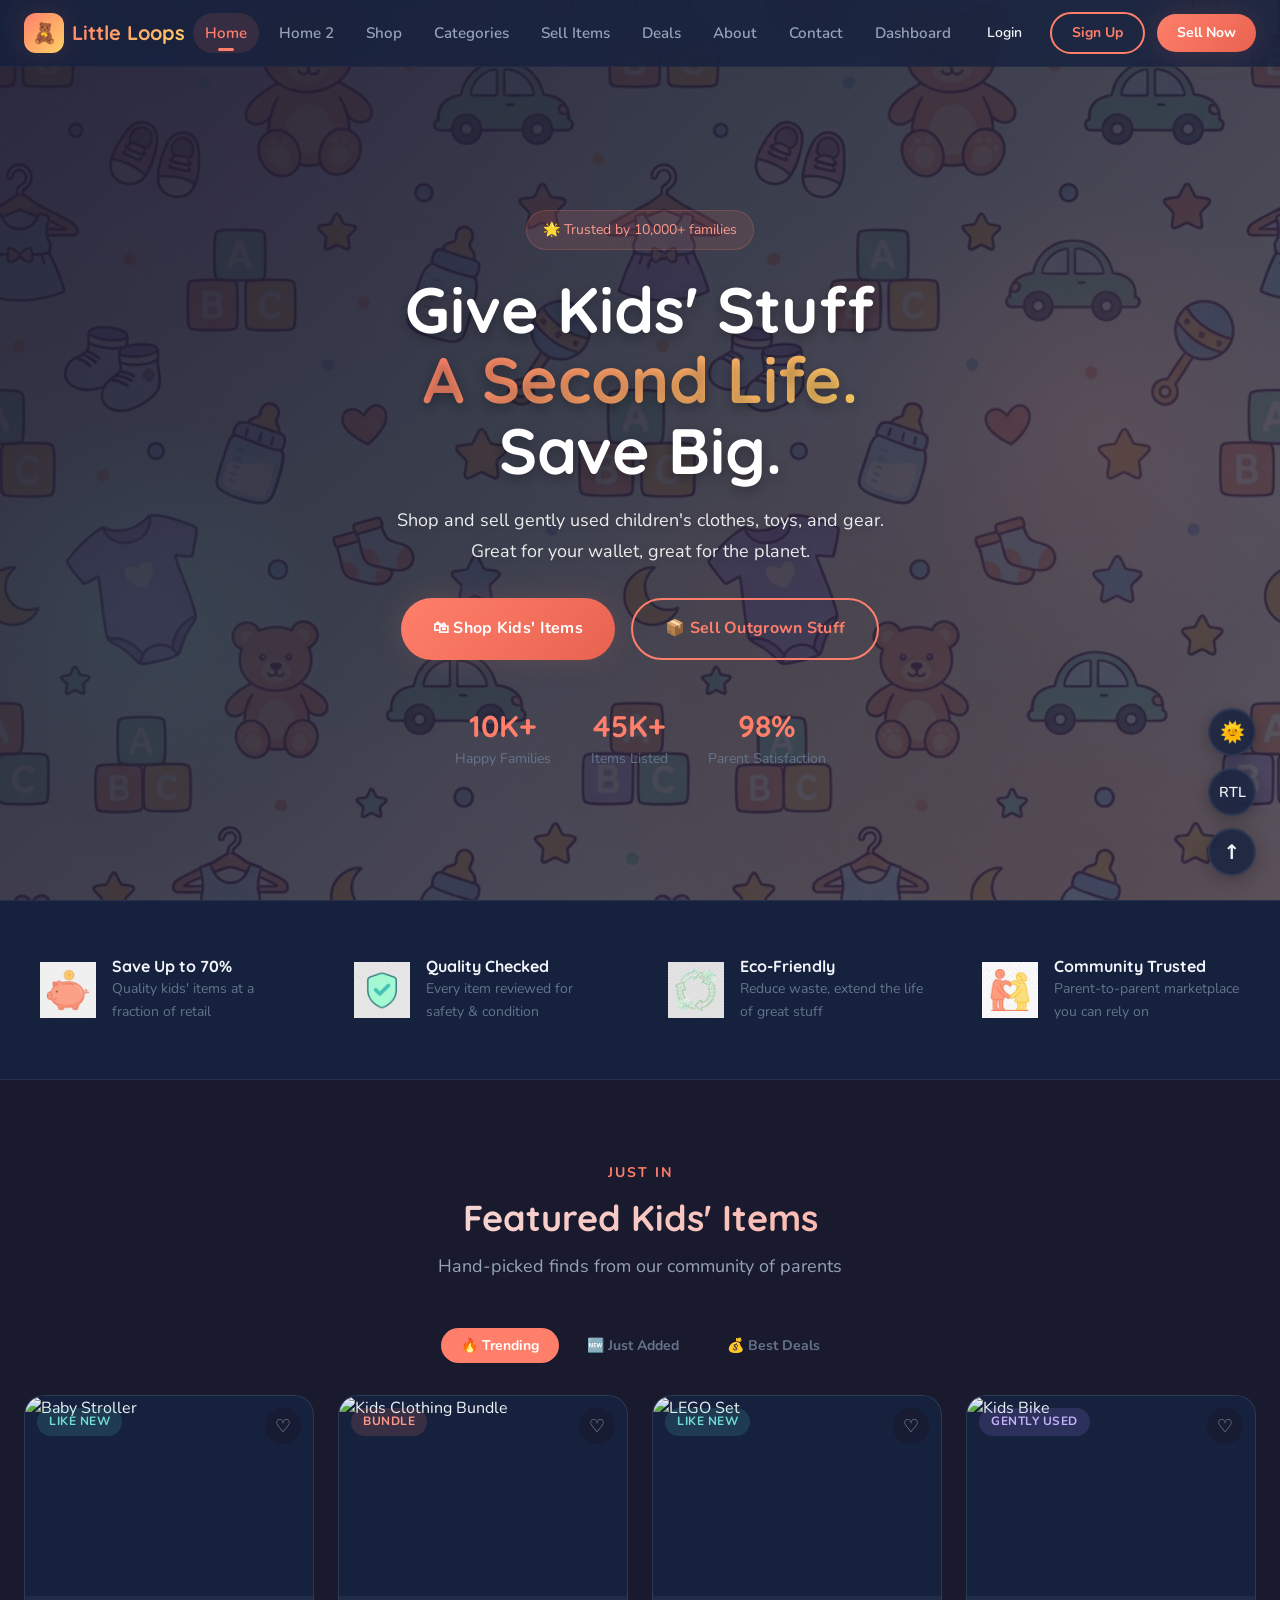
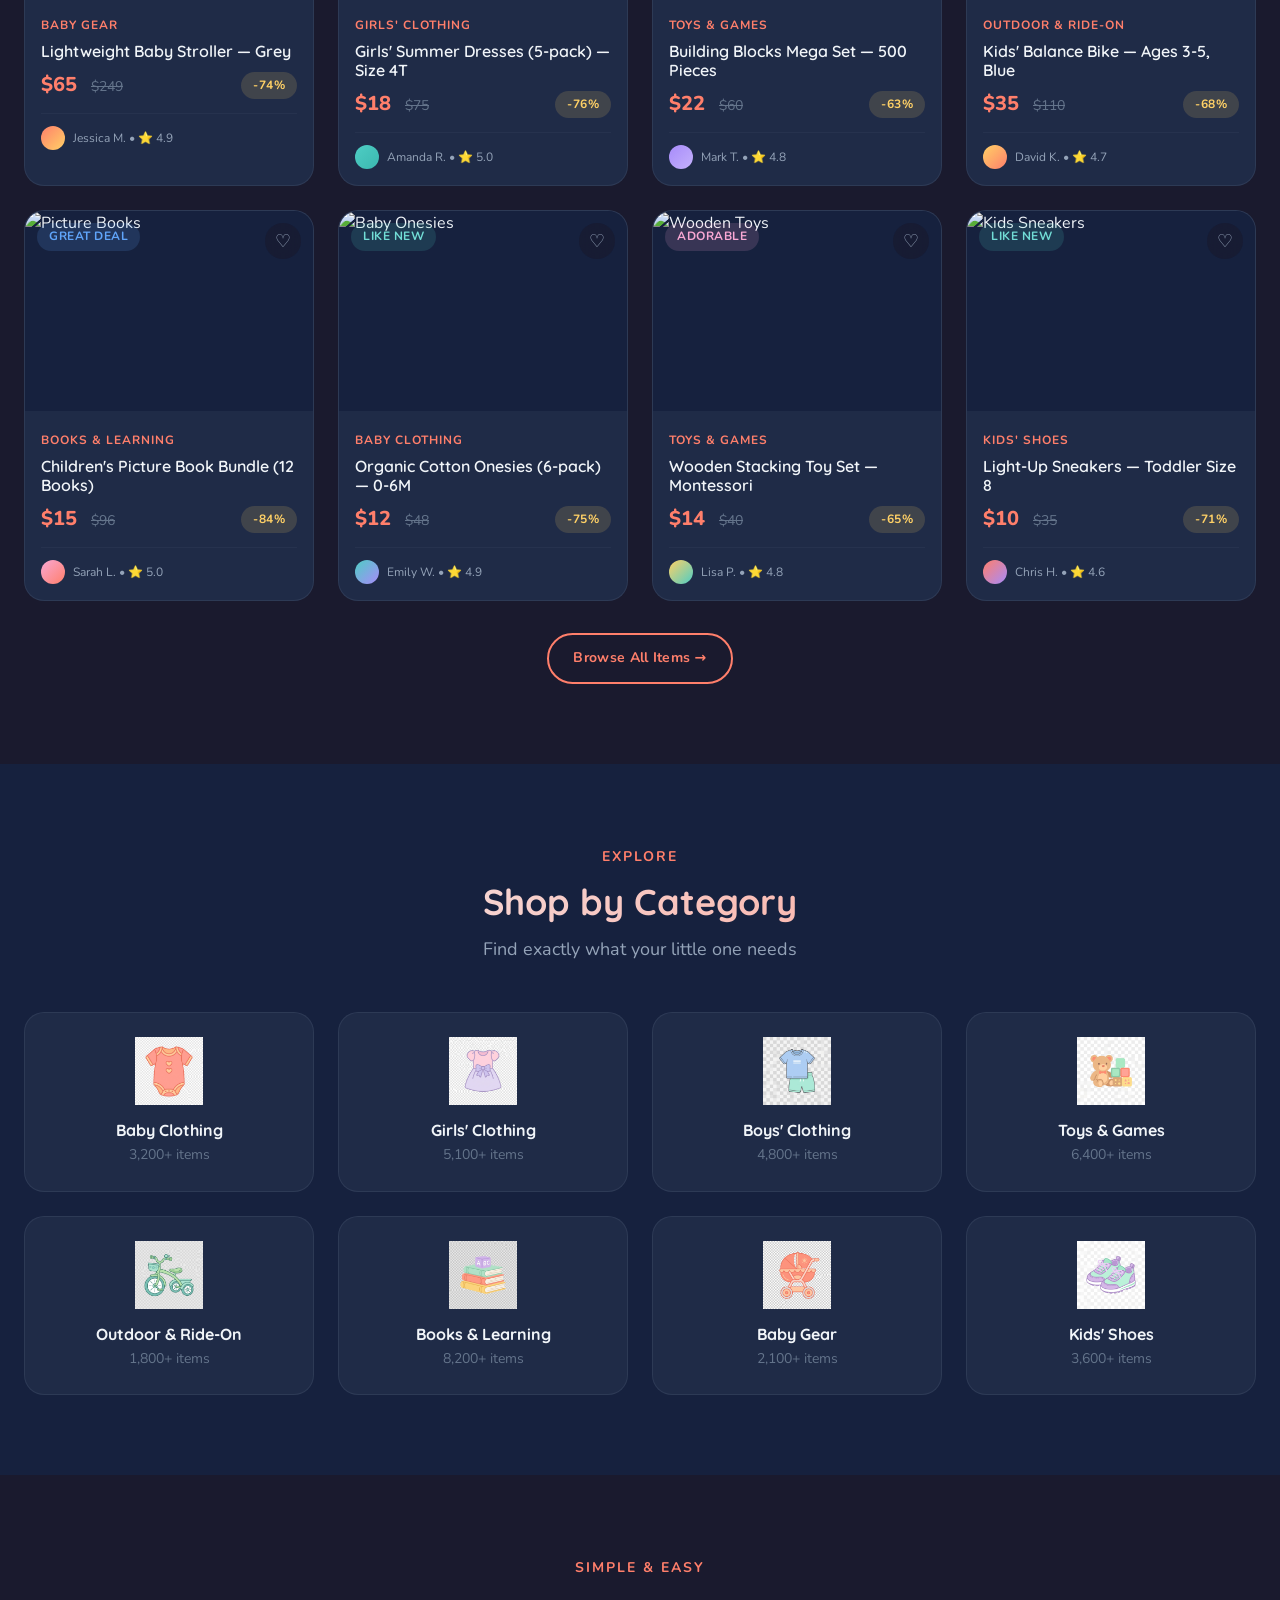
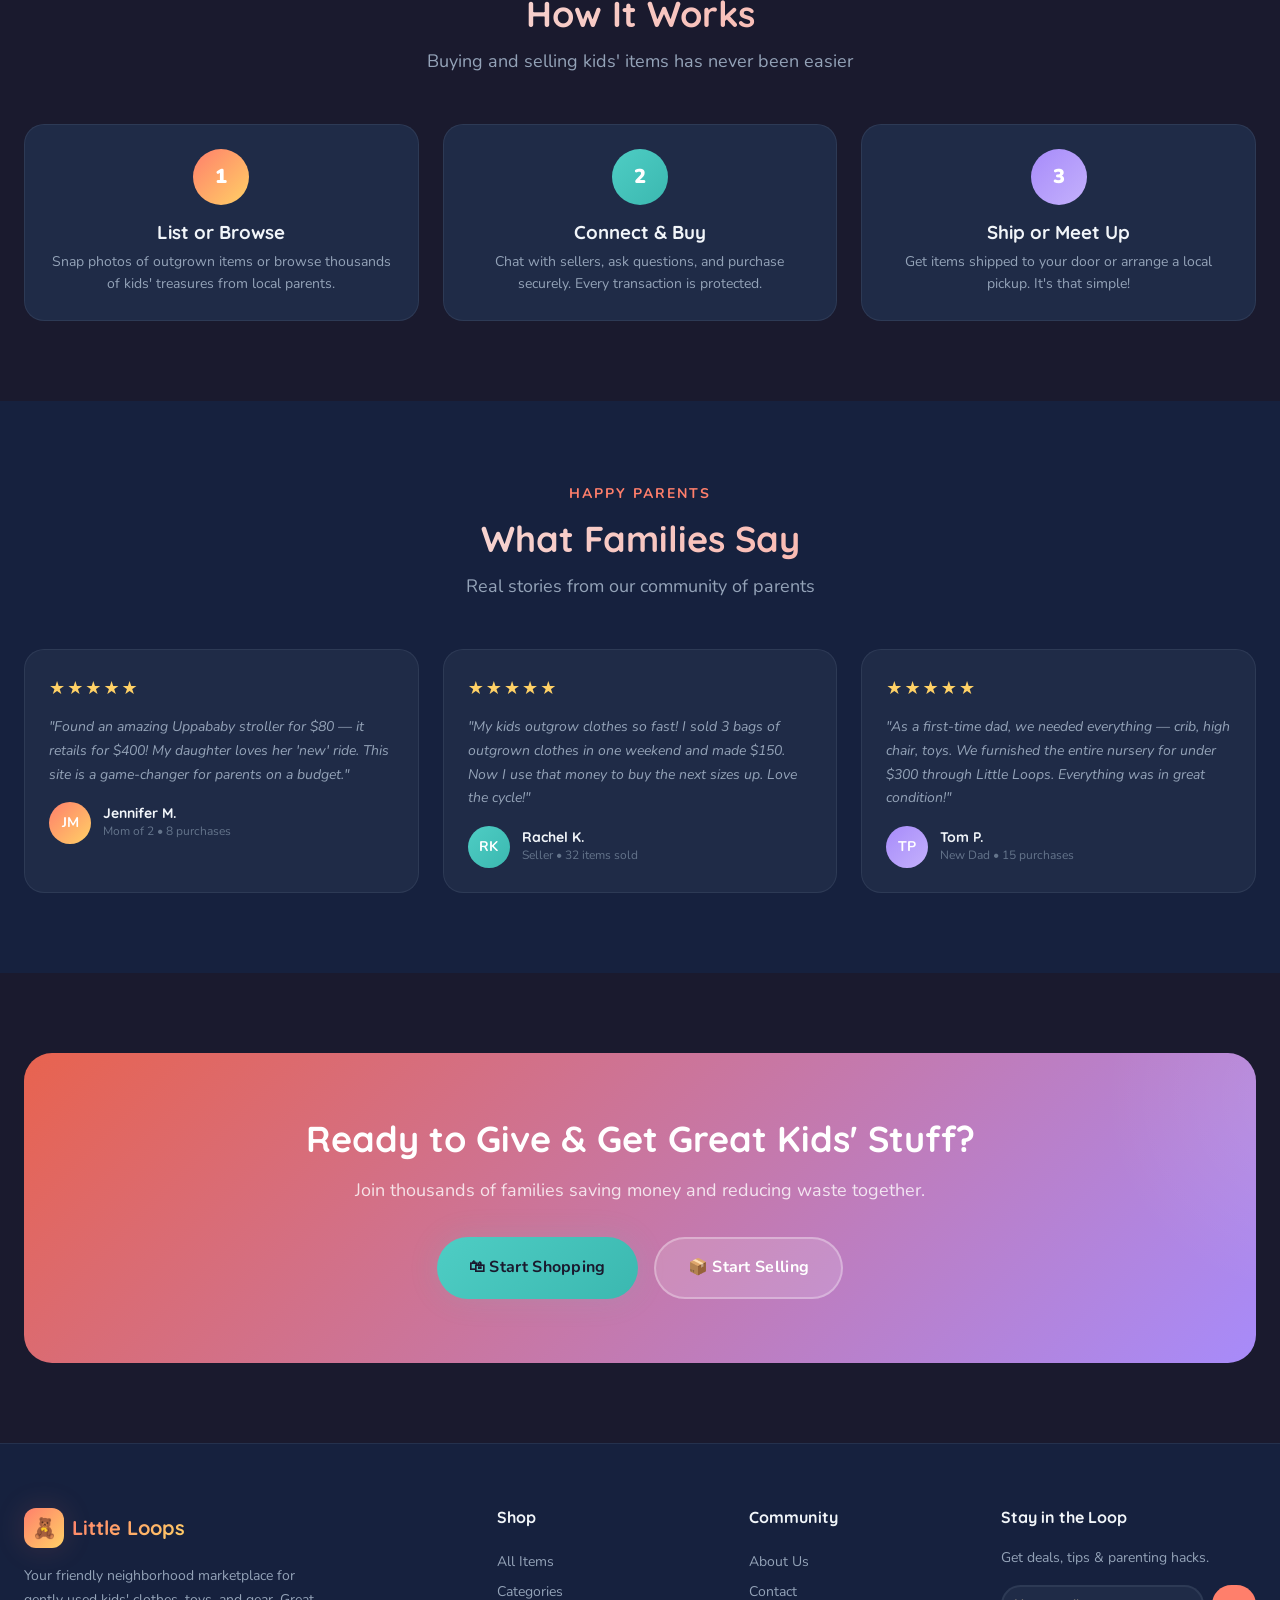
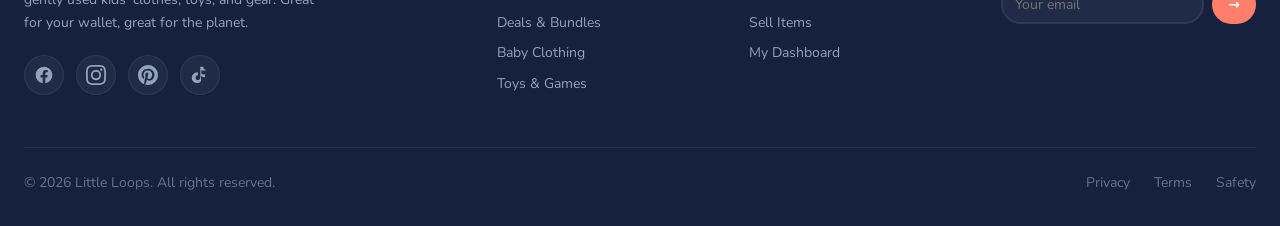
==== index.html @ c429d74f "add the images" ====
<!DOCTYPE html>
<html lang="en">
<head>
  <meta charset="UTF-8">
  <meta name="viewport" content="width=device-width, initial-scale=1.0">
  <title>Little Loops — Gently Used Kids' Clothes, Toys & Gear</title>
  <link rel="icon" type="image/png" href="favicon.png">
  <meta name="description" content="Shop and sell gently used children's clothing, toys, and gear. Save big on quality kids' items while giving them a second life at Little Loops.">
  <link rel="stylesheet" href="styles.css">
  <link rel="stylesheet" href="nav.css">
  <style>
    /* ---- Hero ---- */
    .hero {
      position: relative;
      min-height: 100vh;
      display: flex;
      align-items: center;
      padding-top: 80px;
      overflow: hidden;
    }
    .hero-bg {
      position: absolute;
      inset: 0;
      background: url('images/hero-bg.png') center/cover no-repeat;
    }
    .hero-bg::after {
      content: '';
      position: absolute;
      inset: 0;
      background: linear-gradient(135deg, rgba(26,26,46,0.92), rgba(26,26,46,0.72));
    }
    .hero-content {
      position: relative;
      z-index: 2;
      max-width: 700px;
      margin: 0 auto;
      text-align: center;
    }
    .hero-badge {
      display: inline-flex;
      align-items: center;
      gap: var(--space-2);
      padding: var(--space-2) var(--space-4);
      background: rgba(255,127,107,0.12);
      border: 1px solid rgba(255,127,107,0.2);
      border-radius: var(--radius-full);
      font-size: var(--text-sm);
      color: var(--accent-primary-light);
      margin-bottom: var(--space-6);
      animation: fadeInDown 0.6s ease both;
    }
    .hero h1 {
      font-size: clamp(2.5rem, 6vw, 4rem);
      font-weight: 900;
      line-height: 1.1;
      margin-bottom: var(--space-5);
      color: #ffffff;
      text-shadow: 0 4px 12px rgba(0,0,0,0.3);
      animation: fadeInUp 0.7s ease 0.1s both;
    }
    .hero h1 .highlight {
      background: linear-gradient(135deg, var(--accent-primary), var(--accent-warm));
      -webkit-background-clip: text;
      -webkit-text-fill-color: transparent;
      background-clip: text;
    }
    .hero-sub {
      font-size: var(--text-lg);
      color: rgba(255,255,255,0.9);
      text-shadow: 0 2px 8px rgba(0,0,0,0.2);
      margin: 0 auto var(--space-8);
      max-width: 520px;
      line-height: 1.7;
      animation: fadeInUp 0.7s ease 0.2s both;
    }
    .hero-buttons {
      display: flex;
      justify-content: center;
      gap: var(--space-4);
      flex-wrap: wrap;
      animation: fadeInUp 0.7s ease 0.3s both;
    }
    .hero-stats {
      display: flex;
      justify-content: center;
      gap: var(--space-10);
      margin-top: var(--space-12);
      animation: fadeInUp 0.7s ease 0.4s both;
    }
    .hero-stat h3 {
      font-size: var(--text-3xl);
      font-weight: 800;
      color: var(--accent-primary);
    }
    .hero-stat p {
      font-size: var(--text-sm);
      color: var(--text-muted);
      margin-top: var(--space-1);
    }
    .hero-glow {
      position: absolute;
      width: 500px;
      height: 500px;
      background: radial-gradient(circle, rgba(255,127,107,0.08), transparent 70%);
      top: 20%;
      right: -5%;
      border-radius: 50%;
      pointer-events: none;
    }
    .hero-glow-2 {
      position: absolute;
      width: 400px;
      height: 400px;
      background: radial-gradient(circle, rgba(78,205,196,0.06), transparent 70%);
      bottom: 10%;
      left: -5%;
      border-radius: 50%;
      pointer-events: none;
    }

    /* ---- Highlights Bar ---- */
    .highlights {
      background: var(--bg-secondary);
      border-top: 1px solid var(--border-color);
      border-bottom: 1px solid var(--border-color);
      padding: var(--space-10) 0;
    }
    .highlights-grid {
      display: grid;
      grid-template-columns: repeat(4, 1fr);
      gap: var(--space-6);
    }
    .highlight-item {
      display: flex;
      align-items: center;
      gap: var(--space-4);
      padding: var(--space-4);
      border-radius: var(--radius-lg);
      transition: all var(--transition-base);
    }
    .highlight-item:hover {
      background: var(--bg-card);
      transform: translateY(-2px);
    }
    .highlight-icon {
      width: 56px;
      height: 56px;
      display: flex;
      align-items: center;
      justify-content: center;
      border-radius: var(--radius-lg);
      font-size: 1.6rem;
      flex-shrink: 0;
    }
    .highlight-icon.coral { background: rgba(255,127,107,0.12); }
    .highlight-icon.mint { background: rgba(78,205,196,0.12); }
    .highlight-icon.purple { background: rgba(167,139,250,0.12); }
    .highlight-icon.warm { background: rgba(255,209,102,0.12); }
    .highlight-item h4 { font-size: var(--text-base); margin-bottom: 2px; }
    .highlight-item p { font-size: var(--text-sm); color: var(--text-muted); }

    /* ---- Featured Listings ---- */
    .featured-tabs {
      display: flex;
      justify-content: center;
      gap: var(--space-2);
      margin-bottom: var(--space-8);
    }
    .featured-tab {
      padding: var(--space-2) var(--space-5);
      font-size: var(--text-sm);
      font-weight: 700;
      color: var(--text-muted);
      border-radius: var(--radius-full);
      transition: all var(--transition-base);
      cursor: pointer;
    }
    .featured-tab:hover { color: var(--text-primary); background: var(--bg-card); }
    .featured-tab.active {
      background: var(--accent-primary);
      color: #fff;
    }

    /* ---- Categories Preview ---- */
    .category-card {
      background: var(--bg-card);
      border: 1px solid var(--border-color);
      border-radius: var(--radius-lg);
      padding: var(--space-6);
      text-align: center;
      transition: all var(--transition-base);
      cursor: pointer;
    }
    .category-card:hover {
      transform: translateY(-6px);
      border-color: rgba(255,127,107,0.3);
      box-shadow: var(--shadow-lg);
    }
    .category-icon {
      width: 68px;
      height: 68px;
      margin: 0 auto var(--space-4);
      background: rgba(255,127,107,0.08);
      border-radius: var(--radius-xl);
      display: flex;
      align-items: center;
      justify-content: center;
      font-size: 2.2rem;
      transition: all var(--transition-base);
    }
    .category-card:hover .category-icon {
      background: rgba(255,127,107,0.15);
      transform: scale(1.1) rotate(-5deg);
    }
    .category-card h3 { font-size: var(--text-base); margin-bottom: var(--space-1); }
    .category-card p { font-size: var(--text-sm); color: var(--text-muted); }

    /* ---- How It Works ---- */
    .how-step {
      text-align: center;
      padding: var(--space-6);
    }
    .how-step-number {
      width: 56px;
      height: 56px;
      border-radius: var(--radius-full);
      display: flex;
      align-items: center;
      justify-content: center;
      font-size: var(--text-xl);
      font-weight: 900;
      margin: 0 auto var(--space-4);
      color: #fff;
    }

    /* ---- Reviews ---- */
    .reviews-grid {
      display: grid;
      grid-template-columns: repeat(3, 1fr);
      gap: var(--space-6);
    }
    .review-card {
      background: var(--bg-card);
      border: 1px solid var(--border-color);
      border-radius: var(--radius-lg);
      padding: var(--space-6);
      transition: all var(--transition-base);
    }
    .review-card:hover {
      border-color: rgba(255,127,107,0.2);
      box-shadow: var(--shadow-md);
      transform: translateY(-3px);
    }
    .review-stars { color: var(--accent-warm); font-size: var(--text-lg); margin-bottom: var(--space-3); letter-spacing: 2px; }
    .review-text {
      font-size: var(--text-sm);
      color: var(--text-secondary);
      line-height: 1.7;
      margin-bottom: var(--space-4);
      font-style: italic;
    }
    .review-author {
      display: flex;
      align-items: center;
      gap: var(--space-3);
    }
    .review-avatar {
      width: 42px;
      height: 42px;
      border-radius: var(--radius-full);
      display: flex;
      align-items: center;
      justify-content: center;
      font-weight: 700;
      font-size: var(--text-sm);
      color: #fff;
    }
    .review-author-info h4 { font-size: var(--text-sm); }
    .review-author-info p { font-size: var(--text-xs); color: var(--text-muted); }

    /* ---- CTA Banner ---- */
    .cta-banner {
      position: relative;
      background: linear-gradient(135deg, var(--accent-primary-dark), var(--accent-tertiary));
      border-radius: var(--radius-xl);
      padding: var(--space-16) var(--space-8);
      text-align: center;
      overflow: hidden;
    }
    .cta-banner::before {
      content: '';
      position: absolute;
      top: -50%;
      right: -20%;
      width: 400px;
      height: 400px;
      background: radial-gradient(circle, rgba(255,255,255,0.1), transparent 70%);
      border-radius: 50%;
    }
    .cta-banner h2 {
      font-size: var(--text-4xl);
      color: #fff;
      margin-bottom: var(--space-4);
      -webkit-text-fill-color: #fff;
    }
    .cta-banner p { color: rgba(255,255,255,0.8); font-size: var(--text-lg); margin-bottom: var(--space-8); }
    .cta-banner .btn { position: relative; z-index: 2; }

    @media (max-width: 992px) {
      .highlights-grid { grid-template-columns: repeat(2, 1fr); }
      .reviews-grid { grid-template-columns: 1fr; }
    }
    @media (max-width: 768px) {
      .hero h1 { font-size: 2.2rem; }
      .hero-stats { gap: var(--space-6); flex-wrap: wrap; }
      .hero-buttons { flex-direction: column; }
      .hero-buttons .btn { width: 100%; }
    }
    @media (max-width: 480px) {
      .highlights-grid { grid-template-columns: 1fr; }
      .cta-banner { padding: var(--space-10) var(--space-5); }
      .cta-banner h2 { font-size: var(--text-2xl); }
    }
  </style>
</head>
<body>
  <!-- Navbar -->
  <nav class="navbar" id="navbar">
    <div class="container">
      <a href="index.html" class="nav-logo">
        <div class="nav-logo-icon">🧸</div>
        <span>Little Loops</span>
      </a>
      <div class="nav-links">
        <a href="index.html" class="nav-link active">Home</a>
        <a href="home2.html" class="nav-link">Home 2</a>
        <a href="shop.html" class="nav-link">Shop</a>
        <a href="categories.html" class="nav-link">Categories</a>
        <a href="sell.html" class="nav-link">Sell Items</a>
        <a href="deals.html" class="nav-link">Deals</a>
        <a href="about.html" class="nav-link">About</a>
        <a href="contact.html" class="nav-link">Contact</a>
        <a href="dashboard.html" class="nav-link">Dashboard</a>
      </div>
      <div class="nav-actions">
        <a href="login.html" class="nav-btn-login">Login</a>
        <a href="signup.html" class="nav-btn-signup">Sign Up</a>
        <a href="sell.html" class="nav-cta">Sell Now</a>
      </div>
      <div class="hamburger" id="hamburger" aria-label="Menu">
        <span></span><span></span><span></span>
      </div>
    </div>
  </nav>

  <!-- Mobile Nav -->
  <div class="mobile-nav-overlay" id="mobileOverlay"></div>
  <div class="mobile-nav" id="mobileNav">
    <a href="index.html" class="mobile-nav-link active">Home</a>
    <a href="home2.html" class="mobile-nav-link">Home 2</a>
    <a href="shop.html" class="mobile-nav-link">Shop</a>
    <a href="categories.html" class="mobile-nav-link">Categories</a>
    <a href="sell.html" class="mobile-nav-link">Sell Items</a>
    <a href="deals.html" class="mobile-nav-link">Deals</a>
    <a href="about.html" class="mobile-nav-link">About</a>
    <a href="contact.html" class="mobile-nav-link">Contact</a>
    <a href="dashboard.html" class="mobile-nav-link">Dashboard</a>
    <a href="login.html" class="mobile-nav-link">Login</a>
    <a href="signup.html" class="mobile-nav-signup">Sign Up</a>
    <a href="sell.html" class="mobile-nav-cta">🧸 Sell Now</a>
  </div>

  <!-- Hero -->
  <section class="hero" id="hero">
    <div class="hero-bg"></div>
    <div class="hero-glow"></div>
    <div class="hero-glow-2"></div>
    <div class="container">
      <div class="hero-content">
        <div class="hero-badge">🌟 Trusted by 10,000+ families</div>
        <h1>Give Kids' Stuff<br><span class="highlight">A Second Life.</span><br>Save Big.</h1>
        <p class="hero-sub">Shop and sell gently used children's clothes, toys, and gear. Great for your wallet, great for the planet.</p>
        <div class="hero-buttons">
          <a href="shop.html" class="btn btn-primary btn-lg">🛍 Shop Kids' Items</a>
          <a href="sell.html" class="btn btn-outline btn-lg">📦 Sell Outgrown Stuff</a>
        </div>
        <div class="hero-stats">
          <div class="hero-stat">
            <h3>10K+</h3>
            <p>Happy Families</p>
          </div>
          <div class="hero-stat">
            <h3>45K+</h3>
            <p>Items Listed</p>
          </div>
          <div class="hero-stat">
            <h3>98%</h3>
            <p>Parent Satisfaction</p>
          </div>
        </div>
      </div>
    </div>
  </section>

  <!-- Highlights -->
  <section class="highlights" data-animate="fade-in-up">
    <div class="container">
      <div class="highlights-grid stagger">
        <div class="highlight-item" data-animate="fade-in-up">
          <div class="highlight-icon coral"><img src="images/icons/save-money.png" alt="Save Money" class="icon-img"></div>
          <div>
            <h4>Save Up to 70%</h4>
            <p>Quality kids' items at a fraction of retail</p>
          </div>
        </div>
        <div class="highlight-item" data-animate="fade-in-up">
          <div class="highlight-icon mint"><img src="images/icons/quality-check.png" alt="Quality Checked" class="icon-img"></div>
          <div>
            <h4>Quality Checked</h4>
            <p>Every item reviewed for safety & condition</p>
          </div>
        </div>
        <div class="highlight-item" data-animate="fade-in-up">
          <div class="highlight-icon purple"><img src="images/icons/eco-friendly.png" alt="Eco Friendly" class="icon-img"></div>
          <div>
            <h4>Eco-Friendly</h4>
            <p>Reduce waste, extend the life of great stuff</p>
          </div>
        </div>
        <div class="highlight-item" data-animate="fade-in-up">
          <div class="highlight-icon warm"><img src="images/icons/community.png" alt="Community" class="icon-img"></div>
          <div>
            <h4>Community Trusted</h4>
            <p>Parent-to-parent marketplace you can rely on</p>
          </div>
        </div>
      </div>
    </div>
  </section>

  <!-- Featured Listings -->
  <section class="section" id="featured">
    <div class="container">
      <div class="section-header" data-animate="fade-in-up">
        <span class="section-label">Just In</span>
        <h2>Featured Kids' Items</h2>
        <p>Hand-picked finds from our community of parents</p>
      </div>
      <div class="featured-tabs" data-animate="fade-in-up">
        <button class="featured-tab active" data-tab="trending">🔥 Trending</button>
        <button class="featured-tab" data-tab="recent">🆕 Just Added</button>
        <button class="featured-tab" data-tab="deals">💰 Best Deals</button>
      </div>
      <div class="grid grid-4 stagger" id="productGrid">
        <!-- Product 1 -->
        <div class="product-card" data-animate="fade-in-up">
          <div class="product-img">
            <img src="https://images.unsplash.com/photo-1522771930-78848d9293e8?w=400&h=300&fit=crop" alt="Baby Stroller">
            <span class="badge badge-success product-badge">Like New</span>
            <div class="product-wishlist">♡</div>
          </div>
          <div class="product-info">
            <span class="product-category">Baby Gear</span>
            <h3 class="product-title">Lightweight Baby Stroller — Grey</h3>
            <div class="product-meta">
              <span class="product-price">$65 <span class="old">$249</span></span>
              <span class="badge badge-warning">-74%</span>
            </div>
            <div class="product-seller">
              <div class="seller-avatar" style="width:24px;height:24px;border-radius:50%;background:linear-gradient(135deg,var(--accent-primary),var(--accent-warm))"></div>
              <span>Jessica M. • ⭐ 4.9</span>
            </div>
          </div>
        </div>
        <!-- Product 2 -->
        <div class="product-card" data-animate="fade-in-up">
          <div class="product-img">
            <img src="https://images.unsplash.com/photo-1596461404969-9ae70f2830c1?w=400&h=300&fit=crop" alt="Kids Clothing Bundle">
            <span class="badge badge-coral product-badge">Bundle</span>
            <div class="product-wishlist">♡</div>
          </div>
          <div class="product-info">
            <span class="product-category">Girls' Clothing</span>
            <h3 class="product-title">Girls' Summer Dresses (5-pack) — Size 4T</h3>
            <div class="product-meta">
              <span class="product-price">$18 <span class="old">$75</span></span>
              <span class="badge badge-warning">-76%</span>
            </div>
            <div class="product-seller">
              <div class="seller-avatar" style="width:24px;height:24px;border-radius:50%;background:linear-gradient(135deg,var(--accent-secondary),var(--accent-secondary-dark))"></div>
              <span>Amanda R. • ⭐ 5.0</span>
            </div>
          </div>
        </div>
        <!-- Product 3 -->
        <div class="product-card" data-animate="fade-in-up">
          <div class="product-img">
            <img src="https://images.unsplash.com/photo-1587654780291-39c9404d7dd0?w=400&h=300&fit=crop" alt="LEGO Set">
            <span class="badge badge-success product-badge">Like New</span>
            <div class="product-wishlist">♡</div>
          </div>
          <div class="product-info">
            <span class="product-category">Toys & Games</span>
            <h3 class="product-title">Building Blocks Mega Set — 500 Pieces</h3>
            <div class="product-meta">
              <span class="product-price">$22 <span class="old">$60</span></span>
              <span class="badge badge-warning">-63%</span>
            </div>
            <div class="product-seller">
              <div class="seller-avatar" style="width:24px;height:24px;border-radius:50%;background:linear-gradient(135deg,var(--accent-tertiary),var(--accent-tertiary-light))"></div>
              <span>Mark T. • ⭐ 4.8</span>
            </div>
          </div>
        </div>
        <!-- Product 4 -->
        <div class="product-card" data-animate="fade-in-up">
          <div class="product-img">
            <img src="https://images.unsplash.com/photo-1519689373023-dd07c6c79de2?w=400&h=300&fit=crop" alt="Kids Bike">
            <span class="badge badge-purple product-badge">Gently Used</span>
            <div class="product-wishlist">♡</div>
          </div>
          <div class="product-info">
            <span class="product-category">Outdoor & Ride-On</span>
            <h3 class="product-title">Kids' Balance Bike — Ages 3-5, Blue</h3>
            <div class="product-meta">
              <span class="product-price">$35 <span class="old">$110</span></span>
              <span class="badge badge-warning">-68%</span>
            </div>
            <div class="product-seller">
              <div class="seller-avatar" style="width:24px;height:24px;border-radius:50%;background:linear-gradient(135deg,var(--accent-warm),var(--accent-primary))"></div>
              <span>David K. • ⭐ 4.7</span>
            </div>
          </div>
        </div>
        <!-- Product 5 -->
        <div class="product-card" data-animate="fade-in-up">
          <div class="product-img">
            <img src="https://images.unsplash.com/photo-1512820790803-83ca734da794?w=400&h=300&fit=crop" alt="Picture Books">
            <span class="badge badge-info product-badge">Great Deal</span>
            <div class="product-wishlist">♡</div>
          </div>
          <div class="product-info">
            <span class="product-category">Books & Learning</span>
            <h3 class="product-title">Children's Picture Book Bundle (12 Books)</h3>
            <div class="product-meta">
              <span class="product-price">$15 <span class="old">$96</span></span>
              <span class="badge badge-warning">-84%</span>
            </div>
            <div class="product-seller">
              <div class="seller-avatar" style="width:24px;height:24px;border-radius:50%;background:linear-gradient(135deg,var(--accent-pink),var(--accent-primary))"></div>
              <span>Sarah L. • ⭐ 5.0</span>
            </div>
          </div>
        </div>
        <!-- Product 6 -->
        <div class="product-card" data-animate="fade-in-up">
          <div class="product-img">
            <img src="https://images.unsplash.com/photo-1580477667995-2b94f01c9516?w=400&h=300&fit=crop" alt="Baby Onesies">
            <span class="badge badge-success product-badge">Like New</span>
            <div class="product-wishlist">♡</div>
          </div>
          <div class="product-info">
            <span class="product-category">Baby Clothing</span>
            <h3 class="product-title">Organic Cotton Onesies (6-pack) — 0-6M</h3>
            <div class="product-meta">
              <span class="product-price">$12 <span class="old">$48</span></span>
              <span class="badge badge-warning">-75%</span>
            </div>
            <div class="product-seller">
              <div class="seller-avatar" style="width:24px;height:24px;border-radius:50%;background:linear-gradient(135deg,var(--accent-secondary),var(--accent-tertiary))"></div>
              <span>Emily W. • ⭐ 4.9</span>
            </div>
          </div>
        </div>
        <!-- Product 7 -->
        <div class="product-card" data-animate="fade-in-up">
          <div class="product-img">
            <img src="https://images.unsplash.com/photo-1566576912321-d58ddd7a6088?w=400&h=300&fit=crop" alt="Wooden Toys">
            <span class="badge badge-pink product-badge">Adorable</span>
            <div class="product-wishlist">♡</div>
          </div>
          <div class="product-info">
            <span class="product-category">Toys & Games</span>
            <h3 class="product-title">Wooden Stacking Toy Set — Montessori</h3>
            <div class="product-meta">
              <span class="product-price">$14 <span class="old">$40</span></span>
              <span class="badge badge-warning">-65%</span>
            </div>
            <div class="product-seller">
              <div class="seller-avatar" style="width:24px;height:24px;border-radius:50%;background:linear-gradient(135deg,var(--accent-warm),var(--accent-secondary))"></div>
              <span>Lisa P. • ⭐ 4.8</span>
            </div>
          </div>
        </div>
        <!-- Product 8 -->
        <div class="product-card" data-animate="fade-in-up">
          <div class="product-img">
            <img src="https://images.unsplash.com/photo-1519238263530-99bdd11df2ea?w=400&h=300&fit=crop" alt="Kids Sneakers">
            <span class="badge badge-success product-badge">Like New</span>
            <div class="product-wishlist">♡</div>
          </div>
          <div class="product-info">
            <span class="product-category">Kids' Shoes</span>
            <h3 class="product-title">Light-Up Sneakers — Toddler Size 8</h3>
            <div class="product-meta">
              <span class="product-price">$10 <span class="old">$35</span></span>
              <span class="badge badge-warning">-71%</span>
            </div>
            <div class="product-seller">
              <div class="seller-avatar" style="width:24px;height:24px;border-radius:50%;background:linear-gradient(135deg,var(--accent-primary),var(--accent-tertiary))"></div>
              <span>Chris H. • ⭐ 4.6</span>
            </div>
          </div>
        </div>
      </div>
      <div class="text-center mt-8">
        <a href="shop.html" class="btn btn-outline">Browse All Items →</a>
      </div>
    </div>
  </section>

  <!-- Categories Preview -->
  <section class="section" style="background: var(--bg-secondary);">
    <div class="container">
      <div class="section-header" data-animate="fade-in-up">
        <span class="section-label">Explore</span>
        <h2>Shop by Category</h2>
        <p>Find exactly what your little one needs</p>
      </div>
      <div class="grid grid-4 stagger">
        <a href="shop.html?cat=baby-clothing" class="category-card" data-animate="fade-in-up">
          <div class="category-icon"><img src="images/icons/baby-clothing.png" alt="Baby Clothing" class="icon-img"></div>
          <h3>Baby Clothing</h3>
          <p>3,200+ items</p>
        </a>
        <a href="shop.html?cat=girls-clothing" class="category-card" data-animate="fade-in-up">
          <div class="category-icon"><img src="images/icons/girls-clothing.png" alt="Girls Clothing" class="icon-img"></div>
          <h3>Girls' Clothing</h3>
          <p>5,100+ items</p>
        </a>
        <a href="shop.html?cat=boys-clothing" class="category-card" data-animate="fade-in-up">
          <div class="category-icon"><img src="images/icons/boys-clothing.png" alt="Boys Clothing" class="icon-img"></div>
          <h3>Boys' Clothing</h3>
          <p>4,800+ items</p>
        </a>
        <a href="shop.html?cat=toys" class="category-card" data-animate="fade-in-up">
          <div class="category-icon"><img src="images/icons/toys-games.png" alt="Toys Games" class="icon-img"></div>
          <h3>Toys & Games</h3>
          <p>6,400+ items</p>
        </a>
        <a href="shop.html?cat=outdoor" class="category-card" data-animate="fade-in-up">
          <div class="category-icon"><img src="images/icons/outdoor-ride.png" alt="Outdoor Ride-On" class="icon-img"></div>
          <h3>Outdoor & Ride-On</h3>
          <p>1,800+ items</p>
        </a>
        <a href="shop.html?cat=books" class="category-card" data-animate="fade-in-up">
          <div class="category-icon"><img src="images/icons/books-learning.png" alt="Books Learning" class="icon-img"></div>
          <h3>Books & Learning</h3>
          <p>8,200+ items</p>
        </a>
        <a href="shop.html?cat=gear" class="category-card" data-animate="fade-in-up">
          <div class="category-icon"><img src="images/icons/baby-gear.png" alt="Baby Gear" class="icon-img"></div>
          <h3>Baby Gear</h3>
          <p>2,100+ items</p>
        </a>
        <a href="shop.html?cat=shoes" class="category-card" data-animate="fade-in-up">
          <div class="category-icon"><img src="images/icons/kids-shoes.png" alt="Kids Shoes" class="icon-img"></div>
          <h3>Kids' Shoes</h3>
          <p>3,600+ items</p>
        </a>
      </div>
    </div>
  </section>

  <!-- How It Works -->
  <section class="section">
    <div class="container">
      <div class="section-header" data-animate="fade-in-up">
        <span class="section-label">Simple & Easy</span>
        <h2>How It Works</h2>
        <p>Buying and selling kids' items has never been easier</p>
      </div>
      <div class="grid grid-3 stagger">
        <div class="how-step card p-8" data-animate="fade-in-up">
          <div class="how-step-number" style="background: linear-gradient(135deg, var(--accent-primary), var(--accent-warm));">1</div>
          <h3>List or Browse</h3>
          <p class="text-secondary text-sm mt-2">Snap photos of outgrown items or browse thousands of kids' treasures from local parents.</p>
        </div>
        <div class="how-step card p-8" data-animate="fade-in-up">
          <div class="how-step-number" style="background: linear-gradient(135deg, var(--accent-secondary), var(--accent-secondary-dark));">2</div>
          <h3>Connect & Buy</h3>
          <p class="text-secondary text-sm mt-2">Chat with sellers, ask questions, and purchase securely. Every transaction is protected.</p>
        </div>
        <div class="how-step card p-8" data-animate="fade-in-up">
          <div class="how-step-number" style="background: linear-gradient(135deg, var(--accent-tertiary), var(--accent-tertiary-light));">3</div>
          <h3>Ship or Meet Up</h3>
          <p class="text-secondary text-sm mt-2">Get items shipped to your door or arrange a local pickup. It's that simple!</p>
        </div>
      </div>
    </div>
  </section>

  <!-- Customer Reviews -->
  <section class="section" id="reviews" style="background: var(--bg-secondary);">
    <div class="container">
      <div class="section-header" data-animate="fade-in-up">
        <span class="section-label">Happy Parents</span>
        <h2>What Families Say</h2>
        <p>Real stories from our community of parents</p>
      </div>
      <div class="reviews-grid stagger">
        <div class="review-card" data-animate="fade-in-up">
          <div class="review-stars">★★★★★</div>
          <p class="review-text">"Found an amazing Uppababy stroller for $80 — it retails for $400! My daughter loves her 'new' ride. This site is a game-changer for parents on a budget."</p>
          <div class="review-author">
            <div class="review-avatar" style="background: linear-gradient(135deg, var(--accent-primary), var(--accent-warm));">JM</div>
            <div class="review-author-info">
              <h4>Jennifer M.</h4>
              <p>Mom of 2 • 8 purchases</p>
            </div>
          </div>
        </div>
        <div class="review-card" data-animate="fade-in-up">
          <div class="review-stars">★★★★★</div>
          <p class="review-text">"My kids outgrow clothes so fast! I sold 3 bags of outgrown clothes in one weekend and made $150. Now I use that money to buy the next sizes up. Love the cycle!"</p>
          <div class="review-author">
            <div class="review-avatar" style="background: linear-gradient(135deg, var(--accent-secondary), var(--accent-secondary-dark));">RK</div>
            <div class="review-author-info">
              <h4>Rachel K.</h4>
              <p>Seller • 32 items sold</p>
            </div>
          </div>
        </div>
        <div class="review-card" data-animate="fade-in-up">
          <div class="review-stars">★★★★★</div>
          <p class="review-text">"As a first-time dad, we needed everything — crib, high chair, toys. We furnished the entire nursery for under $300 through Little Loops. Everything was in great condition!"</p>
          <div class="review-author">
            <div class="review-avatar" style="background: linear-gradient(135deg, var(--accent-tertiary), var(--accent-tertiary-light));">TP</div>
            <div class="review-author-info">
              <h4>Tom P.</h4>
              <p>New Dad • 15 purchases</p>
            </div>
          </div>
        </div>
      </div>
    </div>
  </section>

  <!-- CTA Banner -->
  <section class="section">
    <div class="container">
      <div class="cta-banner" data-animate="scale-in">
        <h2>Ready to Give & Get Great Kids' Stuff?</h2>
        <p>Join thousands of families saving money and reducing waste together.</p>
        <div class="flex justify-center gap-4">
          <a href="shop.html" class="btn btn-secondary btn-lg">🛍 Start Shopping</a>
          <a href="sell.html" class="btn btn-lg" style="background: rgba(255,255,255,0.15); color: #fff; border: 2px solid rgba(255,255,255,0.3);">📦 Start Selling</a>
        </div>
      </div>
    </div>
  </section>

  <!-- Footer -->
  <footer class="footer">
    <div class="container">
      <div class="footer-grid">
        <div class="footer-brand">
          <a href="index.html" class="nav-logo">
            <div class="nav-logo-icon">🧸</div>
            <span>Little Loops</span>
          </a>
          <p>Your friendly neighborhood marketplace for gently used kids' clothes, toys, and gear. Great for your wallet, great for the planet.</p>
          <div class="footer-social">
            <a href="#" aria-label="Facebook">
              <svg width="20" height="20" fill="currentColor" viewBox="0 0 24 24"><path d="M22 12c0-5.523-4.477-10-10-10S2 6.477 2 12c0 4.991 3.657 9.128 8.438 9.878v-6.987h-2.54V12h2.54V9.797c0-2.506 1.492-3.89 3.777-3.89 1.094 0 2.238.195 2.238.195v2.46h-1.26c-1.243 0-1.63.771-1.63 1.562V12h2.773l-.443 2.89h-2.33v6.988C18.343 21.128 22 16.991 22 12z"/></svg>
            </a>
            <a href="#" aria-label="Instagram">
              <svg width="20" height="20" fill="currentColor" viewBox="0 0 24 24"><path d="M12 2.163c3.204 0 3.584.012 4.85.07 3.252.148 4.771 1.691 4.919 4.919.058 1.265.069 1.645.069 4.849 0 3.205-.012 3.584-.069 4.849-.149 3.225-1.664 4.771-4.919 4.919-1.266.058-1.644.07-4.85.07-3.204 0-3.584-.012-4.849-.07-3.26-.149-4.771-1.699-4.919-4.92-.058-1.265-.07-1.644-.07-4.849 0-3.204.013-3.583.07-4.849.149-3.227 1.664-4.771 4.919-4.919 1.266-.057 1.645-.069 4.849-.069zM12 0C8.741 0 8.333.014 7.053.072 2.695.272.273 2.69.073 7.052.014 8.333 0 8.741 0 12c0 3.259.014 3.668.072 4.948.2 4.358 2.618 6.78 6.98 6.98C8.333 23.986 8.741 24 12 24c3.259 0 3.668-.014 4.948-.072 4.354-.2 6.782-2.618 6.979-6.98.059-1.28.073-1.689.073-4.948 0-3.259-.014-3.667-.072-4.947-.196-4.354-2.617-6.78-6.979-6.98C15.668.014 15.259 0 12 0zm0 5.838a6.162 6.162 0 100 12.324 6.162 6.162 0 000-12.324zM12 16a4 4 0 110-8 4 4 0 010 8zm6.406-11.845a1.44 1.44 0 100 2.881 1.44 1.44 0 000-2.881z"/></svg>
            </a>
            <a href="#" aria-label="Pinterest">
              <svg width="20" height="20" fill="currentColor" viewBox="0 0 24 24"><path d="M12 0C5.373 0 0 5.372 0 12c0 5.084 3.163 9.426 7.627 11.174-.105-.949-.2-2.405.042-3.441.218-.937 1.407-5.965 1.407-5.965s-.359-.719-.359-1.782c0-1.668.967-2.914 2.171-2.914 1.023 0 1.518.769 1.518 1.69 0 1.029-.655 2.568-.994 3.995-.283 1.194.599 2.169 1.777 2.169 2.133 0 3.772-2.249 3.772-5.495 0-2.873-2.064-4.882-5.012-4.882-3.414 0-5.418 2.561-5.418 5.207 0 1.031.397 2.138.893 2.738a.36.36 0 01.083.345l-.333 1.36c-.053.22-.174.267-.402.161-1.499-.698-2.436-2.889-2.436-4.649 0-3.785 2.75-7.262 7.929-7.262 4.163 0 7.398 2.967 7.398 6.931 0 4.136-2.607 7.464-6.227 7.464-1.216 0-2.359-.631-2.75-1.378l-.748 2.853c-.271 1.043-1.002 2.35-1.492 3.146C9.57 23.812 10.763 24 12 24c6.627 0 12-5.373 12-12 0-6.628-5.373-12-12-12z"/></svg>
            </a>
            <a href="#" aria-label="TikTok">
              <svg width="20" height="20" fill="currentColor" viewBox="0 0 24 24"><path d="M19.59 6.69a4.83 4.83 0 01-3.77-4.25V2h-3.45v13.67a2.89 2.89 0 01-2.88 2.5 2.89 2.89 0 01-2.89-2.89A2.89 2.89 0 019.49 12.4v-3.5a6.37 6.37 0 00-.98-.08A6.39 6.39 0 002.13 15.2a6.39 6.39 0 0011.14 4.29V13.1a8.2 8.2 0 004.72 1.49h.12V11.1a4.83 4.83 0 01-1.48.24 4.81 4.81 0 01-3.04-1.1V6.69h6z"/></svg>
            </a>
          </div>
        </div>
        <div>
          <h4 class="footer-heading">Shop</h4>
          <a href="shop.html" class="footer-link">All Items</a>
          <a href="categories.html" class="footer-link">Categories</a>
          <a href="deals.html" class="footer-link">Deals & Bundles</a>
          <a href="shop.html?cat=baby-clothing" class="footer-link">Baby Clothing</a>
          <a href="shop.html?cat=toys" class="footer-link">Toys & Games</a>
        </div>
        <div>
          <h4 class="footer-heading">Community</h4>
          <a href="about.html" class="footer-link">About Us</a>
          <a href="contact.html" class="footer-link">Contact</a>
          <a href="sell.html" class="footer-link">Sell Items</a>
          <a href="dashboard.html" class="footer-link">My Dashboard</a>
        </div>
        <div>
          <h4 class="footer-heading">Stay in the Loop</h4>
          <p style="font-size: var(--text-sm); color: var(--text-secondary); margin-bottom: var(--space-4);">Get deals, tips & parenting hacks.</p>
          <div class="footer-newsletter">
            <form class="footer-newsletter-form" onsubmit="event.preventDefault();">
              <input type="email" placeholder="Your email" aria-label="Email">
              <button type="submit">→</button>
            </form>
          </div>
        </div>
      </div>
      <div class="footer-bottom">
        <span>© 2026 Little Loops. All rights reserved.</span>
        <div class="footer-bottom-links">
          <a href="#">Privacy</a>
          <a href="#">Terms</a>
          <a href="#">Safety</a>
        </div>
      </div>
    </div>
  </footer>

  <script src="nav.js"></script>
  <script>
    // Featured tabs switching
    document.querySelectorAll('.featured-tab').forEach(tab => {
      tab.addEventListener('click', () => {
        document.querySelectorAll('.featured-tab').forEach(t => t.classList.remove('active'));
        tab.classList.add('active');
      });
    });

    // Wishlist toggle
    document.querySelectorAll('.product-wishlist').forEach(btn => {
      btn.addEventListener('click', () => {
        btn.textContent = btn.textContent === '♡' ? '♥' : '♡';
        btn.style.color = btn.textContent === '♥' ? 'var(--accent-pink)' : '';
      });
    });
  </script>
</body>
</html>
---- styles.css ----
/* ============================================
   LITTLE LOOPS — Children's Consignment
   Global Design System
   ============================================ */

@import url('https://fonts.googleapis.com/css2?family=Nunito:wght@400;500;600;700;800;900&family=Quicksand:wght@400;500;600;700&display=swap');

/* ---------- CSS Variables ---------- */
:root {
  /* Colors — Warm Kids Theme */
  --bg-primary: #1a1a2e;
  --bg-secondary: #16213e;
  --bg-card: #1f2b47;
  --bg-card-hover: #263352;
  --bg-glass: rgba(22, 33, 62, 0.8);
  --bg-glass-light: rgba(31, 43, 71, 0.6);

  --accent-primary: #FF7F6B;
  --accent-primary-light: #FF9A8B;
  --accent-primary-dark: #E8634F;
  --accent-secondary: #4ECDC4;
  --accent-secondary-light: #72DDD6;
  --accent-secondary-dark: #3BB8B0;
  --accent-tertiary: #A78BFA;
  --accent-tertiary-light: #C4B1FC;
  --accent-warm: #FFD166;
  --accent-warm-light: #FFDC85;
  --accent-pink: #F9A8D4;

  --text-primary: #f1f5f9;
  --text-secondary: #94a3b8;
  --text-muted: #64748b;
  --text-inverse: #1a1a2e;

  --border-color: rgba(148, 163, 184, 0.12);
  --border-light: rgba(148, 163, 184, 0.06);

  --danger: #ef4444;
  --success: #4ECDC4;
  --warning: #FFD166;
  --info: #60a5fa;

  /* Shadows */
  --shadow-sm: 0 1px 3px rgba(0,0,0,0.2);
  --shadow-md: 0 4px 16px rgba(0,0,0,0.25);
  --shadow-lg: 0 10px 40px rgba(0,0,0,0.3);
  --shadow-glow: 0 0 30px rgba(255,127,107,0.15);
  --shadow-glow-mint: 0 0 30px rgba(78,205,196,0.15);

  /* Typography */
  --font-body: 'Nunito', system-ui, sans-serif;
  --font-heading: 'Quicksand', 'Nunito', sans-serif;

  --text-xs: 0.75rem;
  --text-sm: 0.875rem;
  --text-base: 1rem;
  --text-lg: 1.125rem;
  --text-xl: 1.25rem;
  --text-2xl: 1.5rem;
  --text-3xl: 1.875rem;
  --text-4xl: 2.25rem;
  --text-5xl: 3rem;
  --text-6xl: 3.75rem;

  /* Spacing */
  --space-1: 0.25rem;
  --space-2: 0.5rem;
  --space-3: 0.75rem;
  --space-4: 1rem;
  --space-5: 1.25rem;
  --space-6: 1.5rem;
  --space-8: 2rem;
  --space-10: 2.5rem;
  --space-12: 3rem;
  --space-16: 4rem;
  --space-20: 5rem;
  --space-24: 6rem;

  /* Layout */
  --container-max: 1280px;
  --container-sm: 960px;
  --radius-sm: 8px;
  --radius-md: 12px;
  --radius-lg: 20px;
  --radius-xl: 28px;
  --radius-full: 9999px;

  /* Transitions */
  --transition-fast: 0.15s ease;
  --transition-base: 0.3s ease;
  --transition-slow: 0.5s ease;
  --transition-spring: 0.4s cubic-bezier(0.34, 1.56, 0.64, 1);
}

/* ---------- Reset ---------- */
*, *::before, *::after { box-sizing: border-box; margin: 0; padding: 0; }

html {
  scroll-behavior: smooth;
  -webkit-font-smoothing: antialiased;
  -moz-osx-font-smoothing: grayscale;
}

body {
  font-family: var(--font-body);
  font-size: var(--text-base);
  color: var(--text-primary);
  background: var(--bg-primary);
  line-height: 1.6;
  min-height: 100vh;
  overflow-x: hidden;
}

a { color: inherit; text-decoration: none; }
img { max-width: 100%; height: auto; display: block; }
ul, ol { list-style: none; }
button { font-family: inherit; cursor: pointer; border: none; background: none; }
input, select, textarea { font-family: inherit; font-size: inherit; }

h1, h2, h3, h4, h5, h6 {
  font-family: var(--font-heading);
  font-weight: 700;
  line-height: 1.2;
  color: var(--text-primary);
}

/* ---------- Container ---------- */
.container {
  width: 100%;
  max-width: var(--container-max);
  margin: 0 auto;
  padding: 0 var(--space-6);
}
.container-sm {
  max-width: var(--container-sm);
  margin: 0 auto;
  padding: 0 var(--space-6);
}

/* ---------- Section ---------- */
.section {
  padding: var(--space-20) 0;
}
.section-header {
  text-align: center;
  margin-bottom: var(--space-12);
}
.section-header h2 {
  font-size: var(--text-4xl);
  margin-bottom: var(--space-3);
  background: linear-gradient(135deg, var(--text-primary), var(--accent-primary-light));
  -webkit-background-clip: text;
  -webkit-text-fill-color: transparent;
  background-clip: text;
}
.section-header p {
  color: var(--text-secondary);
  font-size: var(--text-lg);
  max-width: 600px;
  margin: 0 auto;
}
.section-label {
  display: inline-block;
  font-size: var(--text-sm);
  font-weight: 700;
  color: var(--accent-primary);
  text-transform: uppercase;
  letter-spacing: 2px;
  margin-bottom: var(--space-3);
}

/* ---------- Buttons ---------- */
.btn {
  display: inline-flex;
  align-items: center;
  justify-content: center;
  gap: var(--space-2);
  padding: var(--space-3) var(--space-6);
  font-size: var(--text-sm);
  font-weight: 700;
  border-radius: var(--radius-full);
  transition: all var(--transition-base);
  white-space: nowrap;
  position: relative;
  overflow: hidden;
  letter-spacing: 0.3px;
}
.btn::after {
  content: '';
  position: absolute;
  inset: 0;
  background: linear-gradient(135deg, rgba(255,255,255,0.2), transparent);
  opacity: 0;
  transition: opacity var(--transition-base);
}
.btn:hover::after { opacity: 1; }

.btn-primary {
  background: linear-gradient(135deg, var(--accent-primary), var(--accent-primary-dark));
  color: #fff;
  box-shadow: var(--shadow-glow);
}
.btn-primary:hover {
  transform: translateY(-3px);
  box-shadow: 0 0 40px rgba(255,127,107,0.35);
}

.btn-secondary {
  background: linear-gradient(135deg, var(--accent-secondary), var(--accent-secondary-dark));
  color: var(--text-inverse);
  box-shadow: var(--shadow-glow-mint);
}
.btn-secondary:hover {
  transform: translateY(-3px);
  box-shadow: 0 0 40px rgba(78,205,196,0.35);
}

.btn-outline {
  border: 2px solid var(--accent-primary);
  color: var(--accent-primary);
  background: transparent;
}
.btn-outline:hover {
  background: var(--accent-primary);
  color: #fff;
  transform: translateY(-3px);
}

.btn-ghost {
  color: var(--text-secondary);
  padding: var(--space-2) var(--space-4);
}
.btn-ghost:hover { color: var(--accent-primary); }

.btn-lg {
  padding: var(--space-4) var(--space-8);
  font-size: var(--text-base);
  border-radius: var(--radius-full);
}

.btn-icon {
  width: 44px;
  height: 44px;
  padding: 0;
  border-radius: var(--radius-full);
  display: inline-flex;
  align-items: center;
  justify-content: center;
}

/* ---------- Cards ---------- */
.card {
  background: var(--bg-card);
  border: 1px solid var(--border-color);
  border-radius: var(--radius-lg);
  overflow: hidden;
  transition: all var(--transition-base);
}
.card:hover {
  transform: translateY(-4px);
  border-color: rgba(255,127,107,0.25);
  box-shadow: var(--shadow-lg);
}
.card-body { padding: var(--space-5); }
.card-img {
  width: 100%;
  height: 220px;
  object-fit: cover;
}

/* ---------- Product Cards ---------- */
.product-card {
  background: var(--bg-card);
  border: 1px solid var(--border-color);
  border-radius: var(--radius-lg);
  overflow: hidden;
  transition: all var(--transition-base);
}
.product-card:hover {
  transform: translateY(-6px);
  border-color: rgba(255,127,107,0.3);
  box-shadow: var(--shadow-lg);
}
.product-img {
  position: relative;
  height: 200px;
  background: var(--bg-secondary);
  overflow: hidden;
}
.product-img img {
  width: 100%;
  height: 100%;
  object-fit: cover;
  transition: transform var(--transition-slow);
}
.product-card:hover .product-img img { transform: scale(1.05); }
.product-badge {
  position: absolute;
  top: var(--space-3);
  left: var(--space-3);
}
.product-wishlist {
  position: absolute;
  top: var(--space-3);
  right: var(--space-3);
  width: 36px;
  height: 36px;
  background: rgba(26,26,46,0.6);
  backdrop-filter: blur(8px);
  border-radius: var(--radius-full);
  display: flex;
  align-items: center;
  justify-content: center;
  color: var(--text-secondary);
  font-size: var(--text-lg);
  cursor: pointer;
  transition: all var(--transition-base);
}
.product-wishlist:hover { color: var(--accent-pink); background: rgba(249,168,212,0.15); }
.product-info { padding: var(--space-4); }
.product-category { font-size: var(--text-xs); color: var(--accent-primary); font-weight: 700; text-transform: uppercase; letter-spacing: 1px; }
.product-title {
  font-size: var(--text-base);
  font-weight: 600;
  margin: var(--space-1) 0 var(--space-2);
  display: -webkit-box;
  -webkit-line-clamp: 2;
  line-clamp: 2;
  -webkit-box-orient: vertical;
  overflow: hidden;
}
.product-meta {
  display: flex;
  align-items: center;
  justify-content: space-between;
}
.product-price {
  font-size: var(--text-xl);
  font-weight: 800;
  color: var(--accent-primary);
}
.product-price .old {
  font-size: var(--text-sm);
  color: var(--text-muted);
  text-decoration: line-through;
  font-weight: 400;
  margin-left: var(--space-2);
}
.product-seller {
  display: flex;
  align-items: center;
  gap: var(--space-2);
  font-size: var(--text-xs);
  color: var(--text-secondary);
  margin-top: var(--space-3);
  padding-top: var(--space-3);
  border-top: 1px solid var(--border-light);
}

/* ---------- Badges ---------- */
.badge {
  display: inline-flex;
  align-items: center;
  gap: var(--space-1);
  padding: var(--space-1) var(--space-3);
  font-size: var(--text-xs);
  font-weight: 700;
  border-radius: var(--radius-full);
  text-transform: uppercase;
  letter-spacing: 0.5px;
}
.badge-success { background: rgba(78,205,196,0.15); color: var(--accent-secondary-light); }
.badge-warning { background: rgba(255,209,102,0.15); color: var(--accent-warm); }
.badge-danger { background: rgba(239,68,68,0.15); color: #f87171; }
.badge-info { background: rgba(96,165,250,0.15); color: #60a5fa; }
.badge-purple { background: rgba(167,139,250,0.15); color: var(--accent-tertiary-light); }
.badge-pink { background: rgba(249,168,212,0.15); color: var(--accent-pink); }
.badge-coral { background: rgba(255,127,107,0.15); color: var(--accent-primary-light); }

/* ---------- Forms ---------- */
.form-group {
  margin-bottom: var(--space-5);
}
.form-label {
  display: block;
  font-size: var(--text-sm);
  font-weight: 600;
  color: var(--text-secondary);
  margin-bottom: var(--space-2);
}
.form-input,
.form-select,
.form-textarea {
  width: 100%;
  padding: var(--space-3) var(--space-4);
  background: var(--bg-secondary);
  border: 2px solid var(--border-color);
  border-radius: var(--radius-md);
  color: var(--text-primary);
  transition: border-color var(--transition-fast), box-shadow var(--transition-fast);
  outline: none;
}
.form-input:focus,
.form-select:focus,
.form-textarea:focus {
  border-color: var(--accent-primary);
  box-shadow: 0 0 0 4px rgba(255,127,107,0.1);
}
.form-input::placeholder,
.form-textarea::placeholder {
  color: var(--text-muted);
}
.form-textarea {
  resize: vertical;
  min-height: 120px;
}
.form-select {
  appearance: none;
  background-image: url("data:image/svg+xml,%3Csvg xmlns='http://www.w3.org/2000/svg' width='12' height='12' fill='%2394a3b8' viewBox='0 0 16 16'%3E%3Cpath d='M8 11L3 6h10z'/%3E%3C/svg%3E");
  background-repeat: no-repeat;
  background-position: right 12px center;
  padding-right: 36px;
}

/* ---------- Grids ---------- */
.grid { display: grid; gap: var(--space-6); }
.grid-2 { grid-template-columns: repeat(2, 1fr); }
.grid-3 { grid-template-columns: repeat(3, 1fr); }
.grid-4 { grid-template-columns: repeat(4, 1fr); }
.grid-6 { grid-template-columns: repeat(6, 1fr); }

@media (max-width: 992px) {
  .grid-3 { grid-template-columns: repeat(2, 1fr); }
  .grid-4 { grid-template-columns: repeat(2, 1fr); }
  .grid-6 { grid-template-columns: repeat(3, 1fr); }
}
@media (max-width: 768px) {
  .grid-2 { grid-template-columns: 1fr; }
  .grid-3 { grid-template-columns: repeat(2, 1fr); }
  .grid-4 { grid-template-columns: repeat(2, 1fr); }
  .grid-6 { grid-template-columns: repeat(2, 1fr); }
  .section { padding: var(--space-12) 0; }
  .section-header h2 { font-size: var(--text-3xl); }
}
@media (max-width: 640px) {
  .grid-3 { grid-template-columns: 1fr; }
}
@media (max-width: 480px) {
  .grid-2, .grid-3, .grid-4, .grid-6 { grid-template-columns: 1fr; }
}

.benefit-grid {
  display: grid;
  grid-template-columns: repeat(4, 1fr);
  gap: var(--space-6);
  margin-top: var(--space-10);
}

@media (max-width: 992px) {
  .benefit-grid { grid-template-columns: repeat(2, 1fr); }
}

@media (max-width: 576px) {
  .benefit-grid { grid-template-columns: 1fr; }
}

/* ---------- Flex Utilities ---------- */
.flex { display: flex; }
.flex-col { flex-direction: column; }
.flex-wrap { flex-wrap: wrap; }
.items-center { align-items: center; }
.justify-center { justify-content: center; }
.justify-between { justify-content: space-between; }
.gap-2 { gap: var(--space-2); }
.gap-3 { gap: var(--space-3); }
.gap-4 { gap: var(--space-4); }
.gap-6 { gap: var(--space-6); }
.gap-8 { gap: var(--space-8); }

/* ---------- Text Utilities ---------- */
.text-center { text-align: center; }
.text-sm { font-size: var(--text-sm); }
.text-lg { font-size: var(--text-lg); }
.text-muted { color: var(--text-muted); }
.text-secondary { color: var(--text-secondary); }
.text-accent { color: var(--accent-primary); }
.text-mint { color: var(--accent-secondary); }
.font-bold { font-weight: 700; }
.font-semibold { font-weight: 600; }

/* ---------- Spacing Utilities ---------- */
.mt-2 { margin-top: var(--space-2); }
.mt-4 { margin-top: var(--space-4); }
.mt-6 { margin-top: var(--space-6); }
.mt-8 { margin-top: var(--space-8); }
.mt-10 { margin-top: var(--space-10); }
.mt-12 { margin-top: var(--space-12); }
.mb-2 { margin-bottom: var(--space-2); }
.mb-4 { margin-bottom: var(--space-4); }
.mb-6 { margin-bottom: var(--space-6); }
.mb-8 { margin-bottom: var(--space-8); }
.p-4 { padding: var(--space-4); }
.p-5 { padding: var(--space-5); }
.p-6 { padding: var(--space-6); }
.p-8 { padding: var(--space-8); }
.p-10 { padding: var(--space-10); }

/* ---------- Animations ---------- */
@keyframes fadeIn {
  from { opacity: 0; }
  to { opacity: 1; }
}
@keyframes fadeInUp {
  from { opacity: 0; transform: translateY(30px); }
  to { opacity: 1; transform: translateY(0); }
}
@keyframes fadeInDown {
  from { opacity: 0; transform: translateY(-20px); }
  to { opacity: 1; transform: translateY(0); }
}
@keyframes slideInLeft {
  from { opacity: 0; transform: translateX(-40px); }
  to { opacity: 1; transform: translateX(0); }
}
@keyframes slideInRight {
  from { opacity: 0; transform: translateX(40px); }
  to { opacity: 1; transform: translateX(0); }
}
@keyframes scaleIn {
  from { opacity: 0; transform: scale(0.9); }
  to { opacity: 1; transform: scale(1); }
}
@keyframes pulse {
  0%, 100% { opacity: 1; }
  50% { opacity: 0.6; }
}
@keyframes bounce {
  0%, 100% { transform: translateY(0); }
  50% { transform: translateY(-8px); }
}
@keyframes wiggle {
  0%, 100% { transform: rotate(0deg); }
  25% { transform: rotate(-3deg); }
  75% { transform: rotate(3deg); }
}
@keyframes float {
  0%, 100% { transform: translateY(0); }
  50% { transform: translateY(-10px); }
}
@keyframes spin {
  to { transform: rotate(360deg); }
}
@keyframes shimmer {
  0% { background-position: -200% center; }
  100% { background-position: 200% center; }
}

.animate-fade-in { animation: fadeIn 0.6s ease both; }
.animate-fade-in-up { animation: fadeInUp 0.6s ease both; }
.animate-fade-in-down { animation: fadeInDown 0.5s ease both; }
.animate-slide-left { animation: slideInLeft 0.6s ease both; }
.animate-slide-right { animation: slideInRight 0.6s ease both; }
.animate-scale-in { animation: scaleIn 0.5s ease both; }
.animate-float { animation: float 3s ease-in-out infinite; }
.animate-bounce { animation: bounce 2s ease-in-out infinite; }
.animate-wiggle { animation: wiggle 2s ease-in-out infinite; }

/* Stagger children */
.stagger > *:nth-child(1) { animation-delay: 0.05s; }
.stagger > *:nth-child(2) { animation-delay: 0.1s; }
.stagger > *:nth-child(3) { animation-delay: 0.15s; }
.stagger > *:nth-child(4) { animation-delay: 0.2s; }
.stagger > *:nth-child(5) { animation-delay: 0.25s; }
.stagger > *:nth-child(6) { animation-delay: 0.3s; }
.stagger > *:nth-child(7) { animation-delay: 0.35s; }
.stagger > *:nth-child(8) { animation-delay: 0.4s; }

/* ---------- Scrollbar ---------- */
::-webkit-scrollbar { width: 8px; }
::-webkit-scrollbar-track { background: var(--bg-secondary); }
::-webkit-scrollbar-thumb {
  background: var(--accent-primary);
  border-radius: var(--radius-full);
}
::-webkit-scrollbar-thumb:hover { background: var(--accent-primary-light); }

/* ---------- Selection ---------- */
::selection {
  background: var(--accent-primary);
  color: #fff;
}

/* ---------- Misc ---------- */
.glass {
  background: var(--bg-glass);
  backdrop-filter: blur(16px);
  -webkit-backdrop-filter: blur(16px);
  border: 1px solid var(--border-color);
}
.gradient-text {
  background: linear-gradient(135deg, var(--accent-primary), var(--accent-tertiary-light));
  -webkit-background-clip: text;
  -webkit-text-fill-color: transparent;
  background-clip: text;
}
.gradient-text-mint {
  background: linear-gradient(135deg, var(--accent-secondary), var(--accent-secondary-light));
  -webkit-background-clip: text;
  -webkit-text-fill-color: transparent;
  background-clip: text;
}
.divider {
  height: 1px;
  background: var(--border-color);
  margin: var(--space-8) 0;
}
/* Icon images replacing emojis */
.icon-img {
  width: 100%;
  height: 100%;
  object-fit: contain;
}
.icon-img-sm { width: 28px; height: 28px; object-fit: contain; }
.icon-img-md { width: 48px; height: 48px; object-fit: contain; }
.icon-img-lg { width: 56px; height: 56px; object-fit: contain; }
.icon-img-xl { width: 68px; height: 68px; object-fit: contain; }

.sr-only {
  position: absolute;
  width: 1px;
  height: 1px;
  padding: 0;
  margin: -1px;
  overflow: hidden;
  clip: rect(0,0,0,0);
  border: 0;
}
.overlay {
  position: absolute;
  inset: 0;
  background: linear-gradient(180deg, rgba(26,26,46,0.4), rgba(26,26,46,0.85));
}
.relative { position: relative; }
.overflow-hidden { overflow: hidden; }
.w-full { width: 100%; }
.rounded-full { border-radius: var(--radius-full); }
.pointer { cursor: pointer; }

/* ============================================
   Light Theme & Utilities
   ============================================ */

/* ---------- Light Theme ---------- */
body.light-theme {
  --bg-primary: #FFF9F0;
  --bg-secondary: #FFFFFF;
  --bg-card: #FFFFFF;
  --bg-card-hover: #FFF0E6;
  --bg-glass: rgba(255, 249, 240, 0.8);
  --bg-glass-light: rgba(255, 255, 255, 0.6);
  --text-primary: #1a1a2e;
  --text-secondary: #4a5568;
  --text-muted: #718096;
  --text-inverse: #f1f5f9;
  --border-color: rgba(26, 26, 46, 0.1);
  --border-light: rgba(26, 26, 46, 0.05);

  --shadow-sm: 0 1px 3px rgba(0,0,0,0.06);
  --shadow-md: 0 4px 16px rgba(0,0,0,0.08);
  --shadow-lg: 0 10px 40px rgba(0,0,0,0.1);
}

/* ---------- RTL Support ---------- */
body.rtl {
  direction: rtl;
}

body.rtl .floating-utilities {
  right: auto;
  left: var(--space-6);
}

body.rtl .form-select {
  background-position: left 12px center;
  padding-right: var(--space-4);
  padding-left: 36px;
}

/* ---------- Floating Utilities UI ---------- */
.floating-utilities {
  position: fixed;
  bottom: var(--space-6);
  right: var(--space-6);
  display: flex;
  flex-direction: column;
  gap: var(--space-3);
  z-index: 999;
  transition: all var(--transition-base);
}

.util-btn {
  width: 48px;
  height: 48px;
  background: var(--bg-glass);
  backdrop-filter: blur(12px);
  -webkit-backdrop-filter: blur(12px);
  border: 2px solid var(--border-color);
  border-radius: 50%;
  display: flex;
  align-items: center;
  justify-content: center;
  color: var(--text-primary);
  font-size: 1.25rem;
  font-weight: 600;
  box-shadow: var(--shadow-md);
  cursor: pointer;
  transition: all var(--transition-base);
}

.util-btn:hover {
  background: var(--bg-card-hover);
  transform: translateY(-3px);
  border-color: var(--accent-primary);
  color: var(--accent-primary);
}

#scrollTopBtn {
  opacity: 0;
  visibility: hidden;
  transform: translateY(20px);
}

#scrollTopBtn.show {
  opacity: 1;
  visibility: visible;
  transform: translateY(0);
}
---- nav.css ----
/* ============================================
   LITTLE LOOPS — Navigation & Footer
   ============================================ */

/* ---------- Top Navbar ---------- */
.navbar {
  position: fixed;
  top: 0;
  left: 0;
  right: 0;
  z-index: 1000;
  padding: var(--space-3) 0;
  background: var(--bg-glass);
  backdrop-filter: blur(20px);
  -webkit-backdrop-filter: blur(20px);
  border-bottom: 1px solid var(--border-light);
  transition: all var(--transition-base);
}
.navbar.scrolled {
  background: var(--bg-glass);
  box-shadow: var(--shadow-md);
  padding: var(--space-2) 0;
}
.navbar .container {
  display: flex;
  align-items: center;
  justify-content: space-between;
}

/* Logo */
.nav-logo {
  display: flex;
  align-items: center;
  gap: var(--space-2);
  font-family: var(--font-heading);
  font-size: var(--text-xl);
  font-weight: 800;
  color: var(--text-primary);
  text-decoration: none;
  flex-shrink: 0;
}
.nav-logo-icon {
  width: 40px;
  height: 40px;
  background: linear-gradient(135deg, var(--accent-primary), var(--accent-warm));
  border-radius: var(--radius-md);
  display: flex;
  align-items: center;
  justify-content: center;
  font-size: var(--text-xl);
  box-shadow: var(--shadow-glow);
}
.nav-logo span {
  background: linear-gradient(135deg, var(--accent-primary), var(--accent-warm));
  -webkit-background-clip: text;
  -webkit-text-fill-color: transparent;
  background-clip: text;
}

/* Nav Links */
.nav-links {
  display: flex;
  align-items: center;
  gap: var(--space-2);
}
.nav-link {
  padding: var(--space-2) var(--space-3);
  font-size: 0.95rem;
  font-weight: 600;
  color: var(--text-secondary);
  border-radius: var(--radius-full);
  transition: all var(--transition-fast);
  white-space: nowrap;
  position: relative;
}
.nav-link:hover {
  color: var(--text-primary);
  background: rgba(255,127,107,0.08);
}
.nav-link.active {
  color: var(--accent-primary);
  background: rgba(255,127,107,0.12);
}
.nav-link.active::after {
  content: '';
  position: absolute;
  bottom: 2px;
  left: 50%;
  transform: translateX(-50%);
  width: 16px;
  height: 3px;
  background: var(--accent-primary);
  border-radius: var(--radius-full);
}

/* Nav Actions */
.nav-actions {
  display: flex;
  align-items: center;
  gap: var(--space-3);
}

.nav-btn-login {
  padding: var(--space-2) var(--space-4);
  font-size: var(--text-sm);
  font-weight: 600;
  color: var(--text-primary);
  transition: all var(--transition-fast);
}

.nav-btn-login:hover {
  color: var(--accent-primary);
}

.nav-cta,
.nav-btn-signup {
  padding: var(--space-2) var(--space-5);
  font-size: var(--text-sm);
  font-weight: 700;
  border-radius: var(--radius-full);
  transition: all var(--transition-base);
  white-space: nowrap;
}

.nav-cta {
  background: linear-gradient(135deg, var(--accent-primary), var(--accent-primary-dark));
  color: #fff;
  box-shadow: var(--shadow-glow);
}

.nav-cta:hover {
  transform: translateY(-2px);
  box-shadow: 0 0 30px rgba(255,127,107,0.3);
}

.nav-btn-signup {
  border: 2px solid var(--accent-primary);
  color: var(--accent-primary);
  background: transparent;
}

.nav-btn-signup:hover {
  background: rgba(255,127,107,0.1);
  transform: translateY(-2px);
}

/* Hamburger */
.hamburger {
  display: none;
  flex-direction: column;
  gap: 5px;
  width: 28px;
  cursor: pointer;
  padding: 4px;
  z-index: 1100;
}
.hamburger span {
  display: block;
  width: 100%;
  height: 2.5px;
  background: var(--text-primary);
  border-radius: var(--radius-full);
  transition: all var(--transition-base);
}
.hamburger.open span:nth-child(1) { transform: rotate(45deg) translate(5px, 5px); }
.hamburger.open span:nth-child(2) { opacity: 0; transform: translateX(-10px); }
.hamburger.open span:nth-child(3) { transform: rotate(-45deg) translate(5px, -5px); }

/* Mobile Nav Overlay */
.mobile-nav-overlay {
  display: none;
  position: fixed;
  inset: 0;
  background: rgba(0,0,0,0.5);
  z-index: 1050;
  opacity: 0;
  transition: opacity var(--transition-base);
}
.mobile-nav-overlay.active {
  opacity: 1;
}

/* Mobile Nav Panel */
.mobile-nav {
  display: none;
  position: fixed;
  top: 0;
  right: -100%;
  width: min(320px, 85%);
  height: 100vh;
  background: var(--bg-secondary);
  z-index: 1060;
  padding: var(--space-16) var(--space-6) var(--space-8);
  overflow-y: auto;
  transition: right var(--transition-base);
  border-left: 1px solid var(--border-color);
}
.mobile-nav.open { right: 0; }

.mobile-nav-link {
  display: block;
  padding: var(--space-3) var(--space-4);
  font-size: var(--text-base);
  font-weight: 600;
  color: var(--text-secondary);
  border-radius: var(--radius-md);
  transition: all var(--transition-fast);
  margin-bottom: var(--space-1);
}
.mobile-nav-link:hover,
.mobile-nav-link.active {
  color: var(--accent-primary);
  background: rgba(255,127,107,0.08);
}

.mobile-nav-cta,
.mobile-nav-signup {
  display: block;
  width: 100%;
  padding: var(--space-4);
  margin-top: var(--space-6);
  font-size: var(--text-base);
  font-weight: 700;
  text-align: center;
  border-radius: var(--radius-lg);
  transition: all var(--transition-base);
}

.mobile-nav-cta {
  background: linear-gradient(135deg, var(--accent-primary), var(--accent-primary-dark));
  color: #fff;
  box-shadow: var(--shadow-glow);
}

.mobile-nav-signup {
  background: var(--bg-card);
  border: 2px solid var(--accent-primary);
  color: var(--accent-primary);
  margin-top: var(--space-3);
}

/* ---------- Responsive Nav ---------- */
@media (max-width: 1100px) {
  .nav-links { display: none; }
  .nav-cta, .nav-btn-signup, .nav-btn-login { display: none; }
  .hamburger { display: flex; }
  .mobile-nav-overlay { display: block; pointer-events: none; }
  .mobile-nav-overlay.active { pointer-events: all; }
  .mobile-nav { display: block; }
}

/* ---------- Footer ---------- */
.footer {
  background: var(--bg-secondary);
  border-top: 1px solid var(--border-color);
  padding: var(--space-16) 0 var(--space-8);
}
.footer-grid {
  display: grid;
  grid-template-columns: 2fr 1fr 1fr 1fr;
  gap: var(--space-8);
  margin-bottom: var(--space-12);
}
.footer-brand p {
  color: var(--text-secondary);
  font-size: var(--text-sm);
  margin-top: var(--space-4);
  line-height: 1.7;
  max-width: 300px;
}
.footer-social {
  display: flex;
  gap: var(--space-3);
  margin-top: var(--space-5);
}
.footer-social a {
  width: 40px;
  height: 40px;
  display: flex;
  align-items: center;
  justify-content: center;
  border-radius: var(--radius-full);
  background: var(--bg-card);
  border: 1px solid var(--border-color);
  color: var(--text-secondary);
  font-size: var(--text-lg);
  transition: all var(--transition-base);
}
.footer-social a:hover {
  background: var(--accent-primary);
  color: #fff;
  border-color: var(--accent-primary);
  transform: translateY(-3px);
}

.footer-heading {
  font-family: var(--font-heading);
  font-size: var(--text-base);
  font-weight: 700;
  color: var(--text-primary);
  margin-bottom: var(--space-5);
}
.footer-link {
  display: block;
  padding: var(--space-1) 0;
  font-size: var(--text-sm);
  color: var(--text-secondary);
  transition: all var(--transition-fast);
}
.footer-link:hover {
  color: var(--accent-primary);
  padding-left: var(--space-2);
}

/* Footer Newsletter */
.footer-newsletter {
  margin-top: var(--space-4);
}
.footer-newsletter-form {
  display: flex;
  gap: var(--space-2);
}
.footer-newsletter-form input {
  flex: 1;
  padding: var(--space-2) var(--space-3);
  background: var(--bg-card);
  border: 2px solid var(--border-color);
  border-radius: var(--radius-full);
  color: var(--text-primary);
  font-size: var(--text-sm);
  outline: none;
}
.footer-newsletter-form input:focus {
  border-color: var(--accent-primary);
}
.footer-newsletter-form button {
  padding: var(--space-2) var(--space-4);
  background: var(--accent-primary);
  color: #fff;
  font-weight: 700;
  font-size: var(--text-sm);
  border-radius: var(--radius-full);
  transition: all var(--transition-base);
}
.footer-newsletter-form button:hover {
  background: var(--accent-primary-dark);
}

.footer-bottom {
  border-top: 1px solid var(--border-color);
  padding-top: var(--space-6);
  display: flex;
  align-items: center;
  justify-content: space-between;
  font-size: var(--text-sm);
  color: var(--text-muted);
}
.footer-bottom-links {
  display: flex;
  gap: var(--space-6);
}
.footer-bottom-links a {
  color: var(--text-muted);
  transition: color var(--transition-fast);
}
.footer-bottom-links a:hover { color: var(--accent-primary); }

@media (max-width: 768px) {
  .footer-grid {
    grid-template-columns: 1fr 1fr;
    gap: var(--space-8) var(--space-6);
  }
  .footer-bottom {
    flex-direction: column;
    gap: var(--space-3);
    text-align: center;
  }
}
@media (max-width: 480px) {
  .footer-grid { grid-template-columns: 1fr; }
  .footer-newsletter { padding-right: 70px; }
}
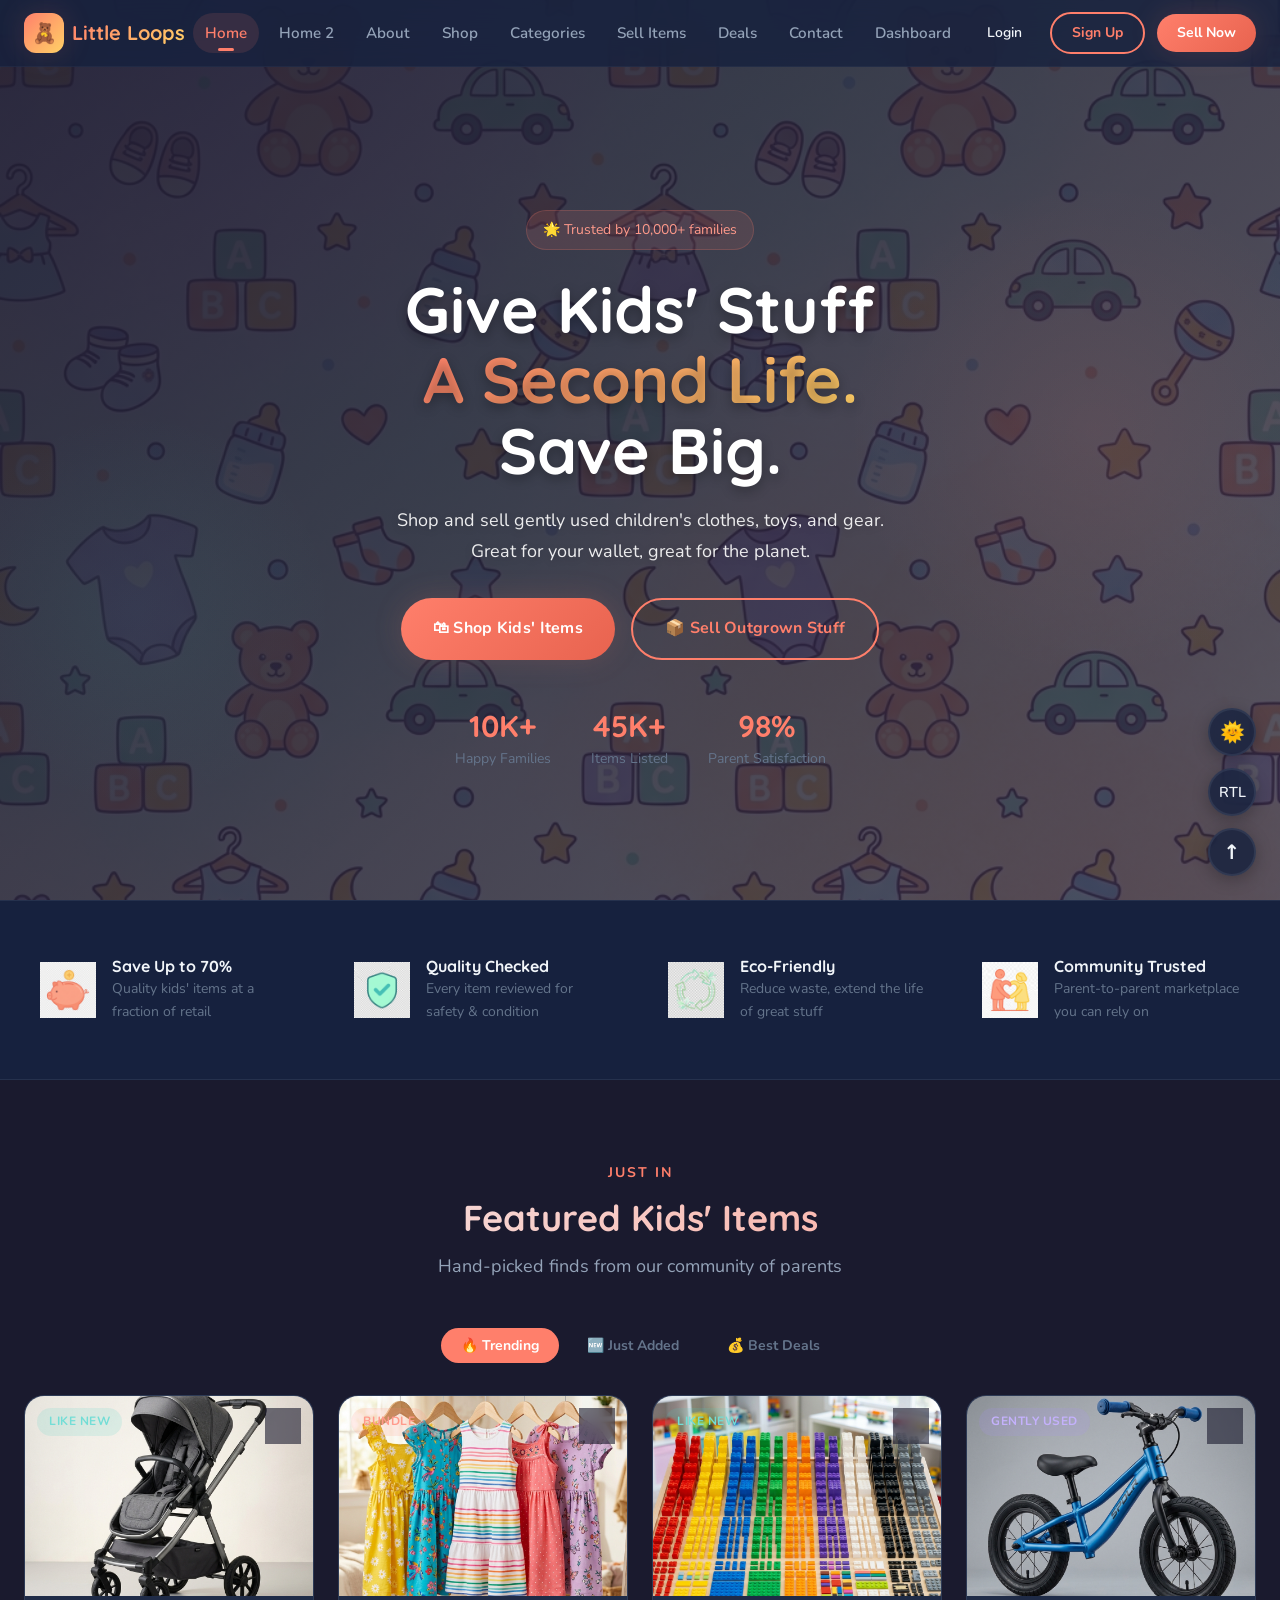
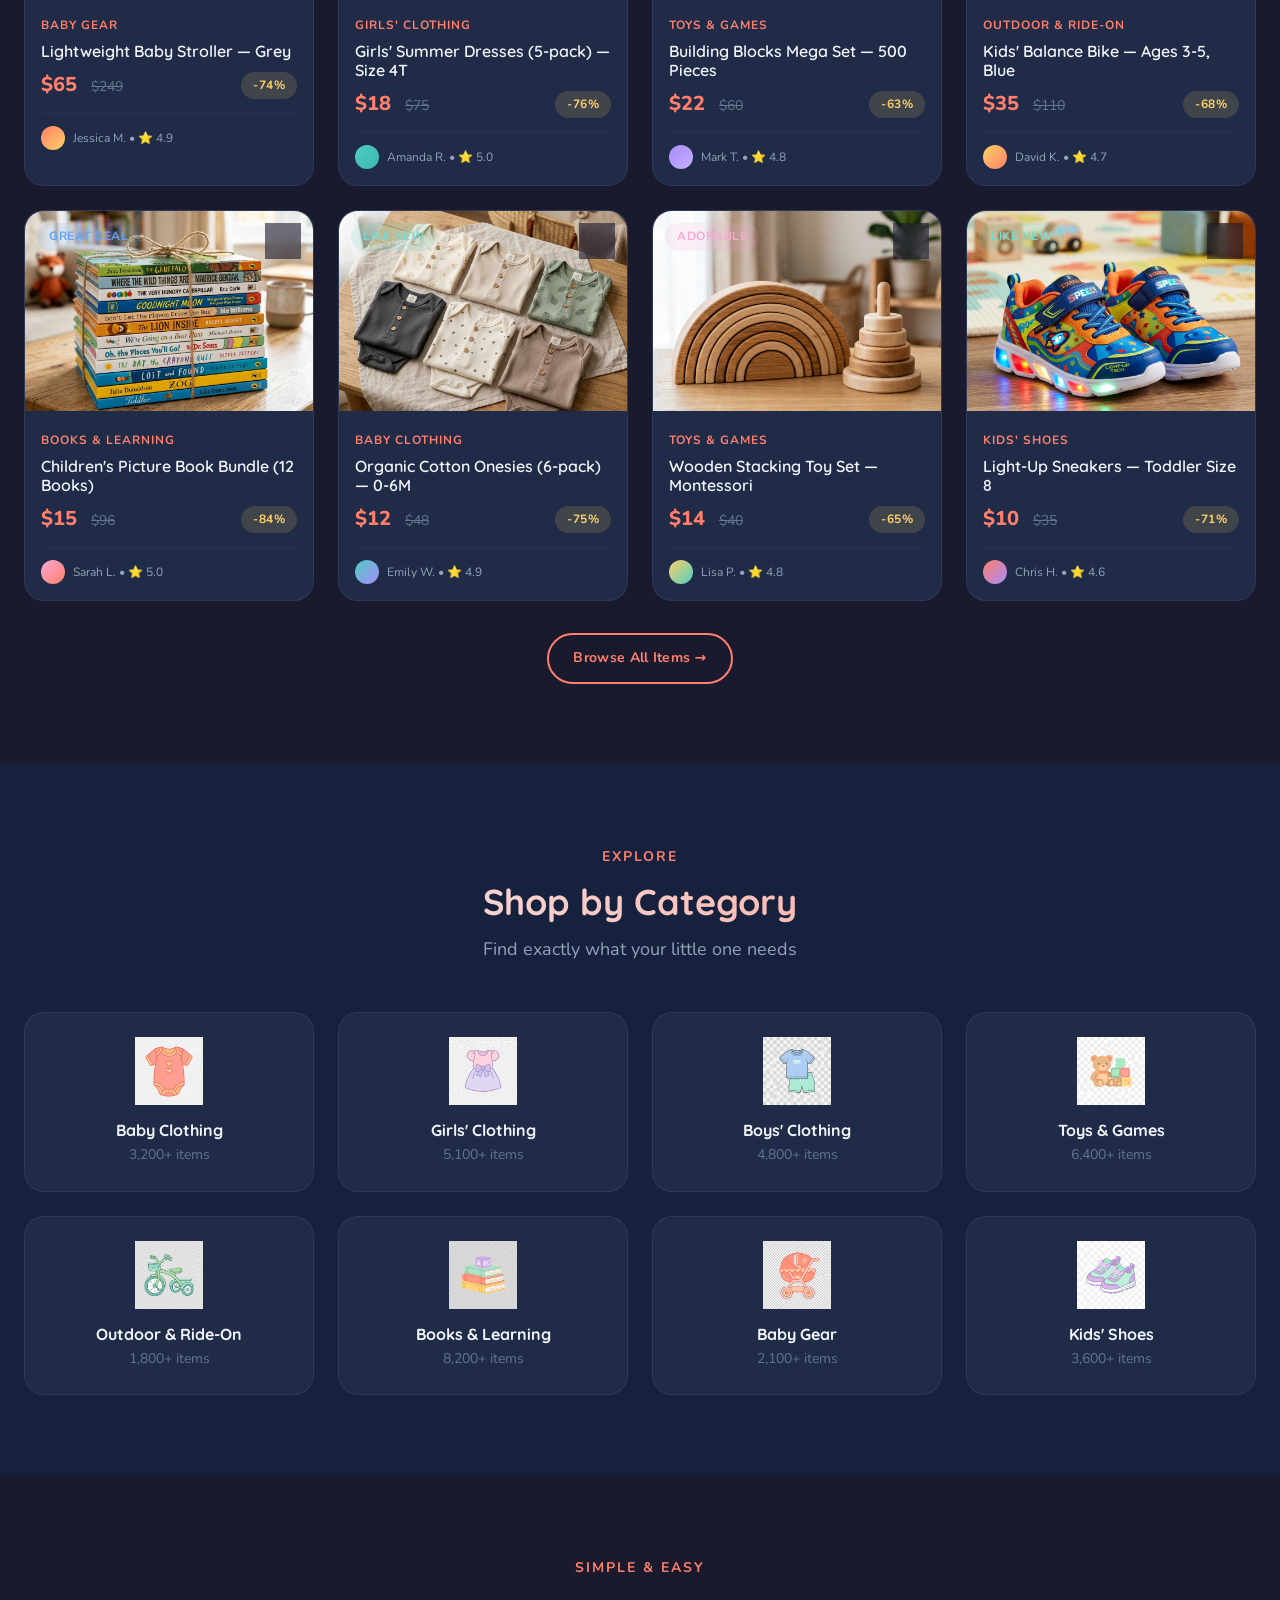
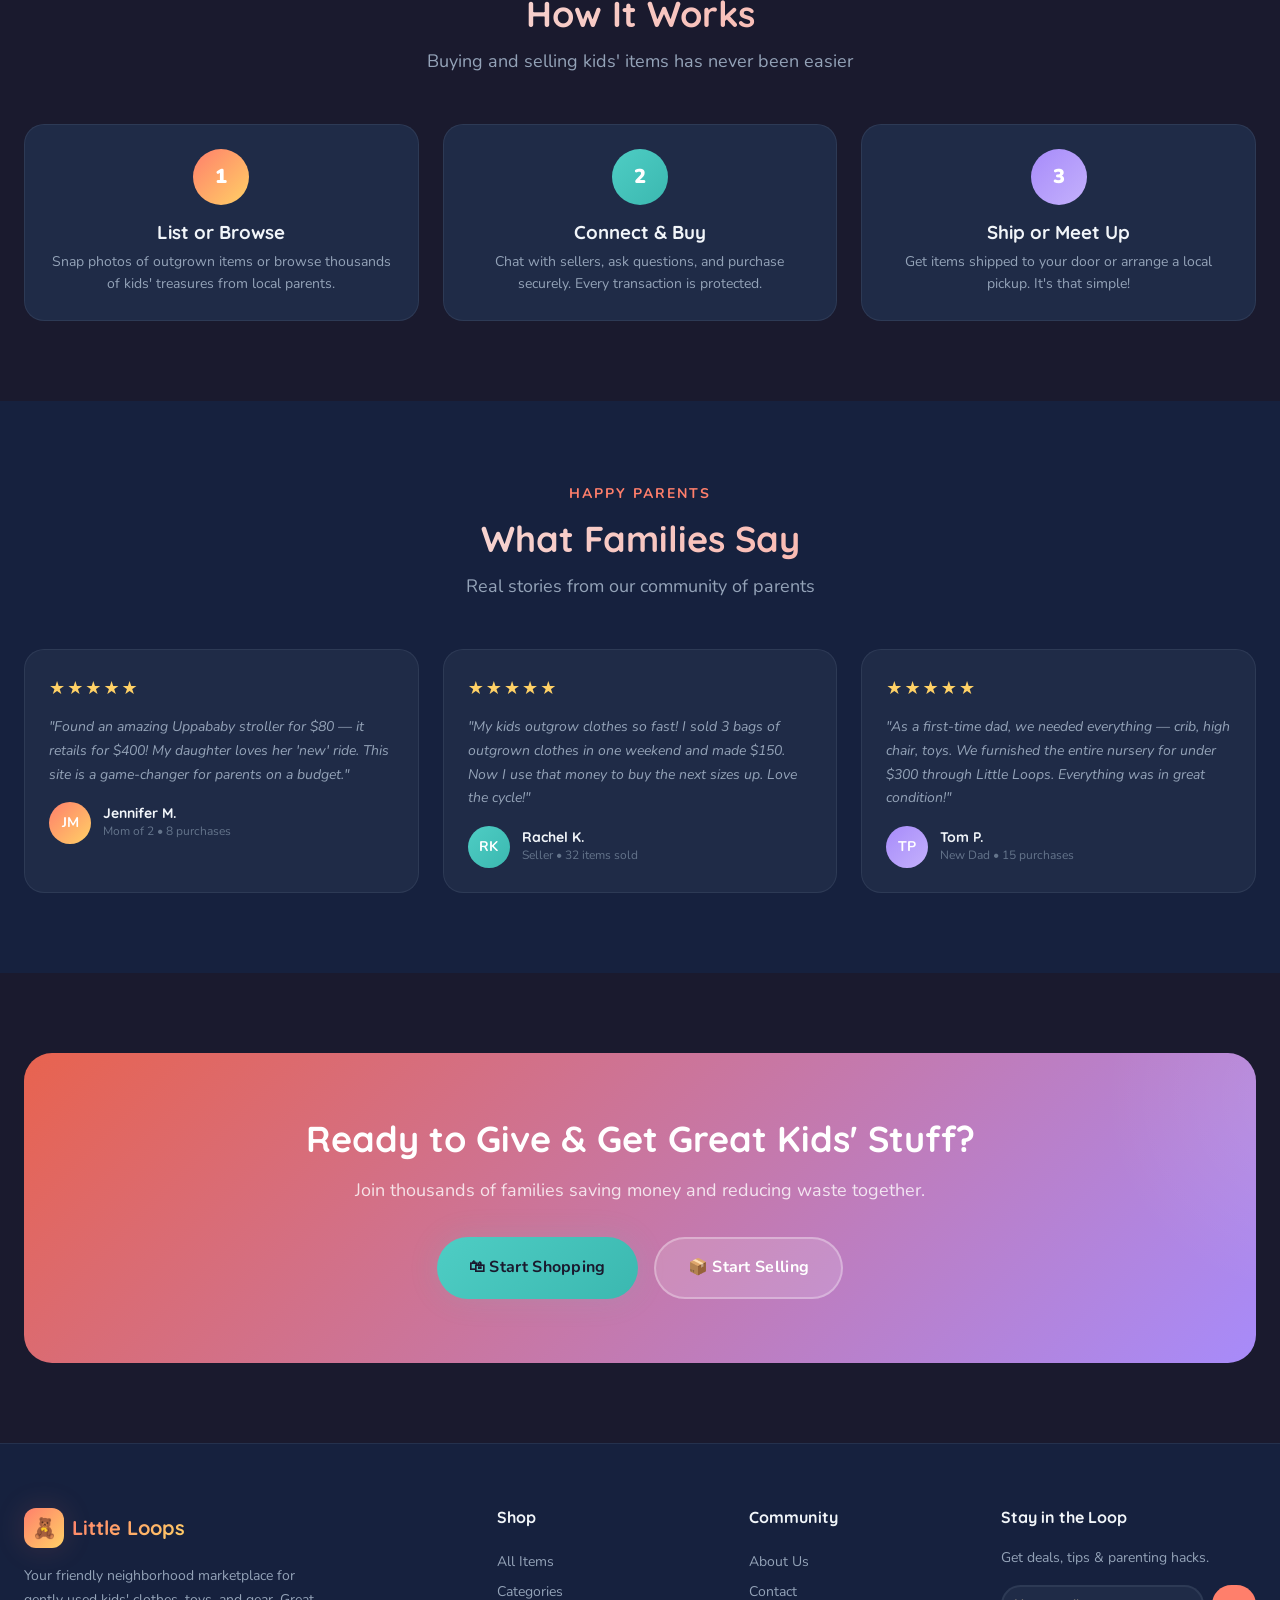
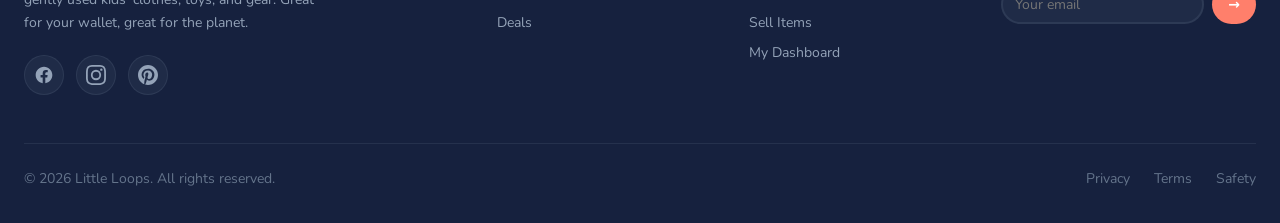
==== commit f9c1ea78: "css" ====
--- a/index.html
+++ b/index.html
@@ -306,20 +306,28 @@
     .cta-banner p { color: rgba(255,255,255,0.8); font-size: var(--text-lg); margin-bottom: var(--space-8); }
     .cta-banner .btn { position: relative; z-index: 2; }
 
-    @media (max-width: 992px) {
-      .highlights-grid { grid-template-columns: repeat(2, 1fr); }
-      .reviews-grid { grid-template-columns: 1fr; }
-    }
-    @media (max-width: 768px) {
+    @media (max-width: 850px) {
       .hero h1 { font-size: 2.2rem; }
       .hero-stats { gap: var(--space-6); flex-wrap: wrap; }
-      .hero-buttons { flex-direction: column; }
-      .hero-buttons .btn { width: 100%; }
+      .hero-buttons { flex-direction: column !important; display: flex !important; }
+      .hero-buttons .btn { width: 100% !important; }
+      
+      .cta-banner-actions { display: block !important; }
+      .cta-banner-actions .btn { 
+        display: block !important; 
+        width: 100% !important; 
+        margin-bottom: var(--space-4) !important; 
+        padding: var(--space-4) var(--space-6) !important; 
+        text-align: center !important;
+      }
+      .cta-banner-actions .btn:last-child { margin-bottom: 0 !important; }
+      
+      .grid-3, .grid-4 { grid-template-columns: 1fr !important; }
     }
     @media (max-width: 480px) {
-      .highlights-grid { grid-template-columns: 1fr; }
-      .cta-banner { padding: var(--space-10) var(--space-5); }
-      .cta-banner h2 { font-size: var(--text-2xl); }
+      .highlights-grid { grid-template-columns: 1fr !important; }
+      .cta-banner { padding: var(--space-10) var(--space-4) !important; }
+      .cta-banner h2 { font-size: var(--text-2xl) !important; }
     }
   </style>
 </head>
@@ -334,11 +342,11 @@
       <div class="nav-links">
         <a href="index.html" class="nav-link active">Home</a>
         <a href="home2.html" class="nav-link">Home 2</a>
+        <a href="about.html" class="nav-link">About</a>
         <a href="shop.html" class="nav-link">Shop</a>
         <a href="categories.html" class="nav-link">Categories</a>
         <a href="sell.html" class="nav-link">Sell Items</a>
         <a href="deals.html" class="nav-link">Deals</a>
-        <a href="about.html" class="nav-link">About</a>
         <a href="contact.html" class="nav-link">Contact</a>
         <a href="dashboard.html" class="nav-link">Dashboard</a>
       </div>
@@ -358,11 +366,11 @@
   <div class="mobile-nav" id="mobileNav">
     <a href="index.html" class="mobile-nav-link active">Home</a>
     <a href="home2.html" class="mobile-nav-link">Home 2</a>
+    <a href="about.html" class="mobile-nav-link">About</a>
     <a href="shop.html" class="mobile-nav-link">Shop</a>
     <a href="categories.html" class="mobile-nav-link">Categories</a>
     <a href="sell.html" class="mobile-nav-link">Sell Items</a>
     <a href="deals.html" class="mobile-nav-link">Deals</a>
-    <a href="about.html" class="mobile-nav-link">About</a>
     <a href="contact.html" class="mobile-nav-link">Contact</a>
     <a href="dashboard.html" class="mobile-nav-link">Dashboard</a>
     <a href="login.html" class="mobile-nav-link">Login</a>
@@ -455,7 +463,7 @@
         <!-- Product 1 -->
         <div class="product-card" data-animate="fade-in-up">
           <div class="product-img">
-            <img src="https://images.unsplash.com/photo-1522771930-78848d9293e8?w=400&h=300&fit=crop" alt="Baby Stroller">
+            <img src="images/products/stroller.png" alt="Baby Stroller">
             <span class="badge badge-success product-badge">Like New</span>
             <div class="product-wishlist">♡</div>
           </div>
@@ -475,7 +483,7 @@
         <!-- Product 2 -->
         <div class="product-card" data-animate="fade-in-up">
           <div class="product-img">
-            <img src="https://images.unsplash.com/photo-1596461404969-9ae70f2830c1?w=400&h=300&fit=crop" alt="Kids Clothing Bundle">
+            <img src="images/products/dresses.png" alt="Girls' Summer Dresses">
             <span class="badge badge-coral product-badge">Bundle</span>
             <div class="product-wishlist">♡</div>
           </div>
@@ -495,7 +503,7 @@
         <!-- Product 3 -->
         <div class="product-card" data-animate="fade-in-up">
           <div class="product-img">
-            <img src="https://images.unsplash.com/photo-1587654780291-39c9404d7dd0?w=400&h=300&fit=crop" alt="LEGO Set">
+            <img src="images/products/blocks.png" alt="Building Blocks Mega Set">
             <span class="badge badge-success product-badge">Like New</span>
             <div class="product-wishlist">♡</div>
           </div>
@@ -515,7 +523,7 @@
         <!-- Product 4 -->
         <div class="product-card" data-animate="fade-in-up">
           <div class="product-img">
-            <img src="https://images.unsplash.com/photo-1519689373023-dd07c6c79de2?w=400&h=300&fit=crop" alt="Kids Bike">
+            <img src="images/products/bike.png" alt="Kids' Balance Bike">
             <span class="badge badge-purple product-badge">Gently Used</span>
             <div class="product-wishlist">♡</div>
           </div>
@@ -535,7 +543,7 @@
         <!-- Product 5 -->
         <div class="product-card" data-animate="fade-in-up">
           <div class="product-img">
-            <img src="https://images.unsplash.com/photo-1512820790803-83ca734da794?w=400&h=300&fit=crop" alt="Picture Books">
+            <img src="images/products/books.png" alt="Children's Picture Books">
             <span class="badge badge-info product-badge">Great Deal</span>
             <div class="product-wishlist">♡</div>
           </div>
@@ -555,7 +563,7 @@
         <!-- Product 6 -->
         <div class="product-card" data-animate="fade-in-up">
           <div class="product-img">
-            <img src="https://images.unsplash.com/photo-1580477667995-2b94f01c9516?w=400&h=300&fit=crop" alt="Baby Onesies">
+            <img src="images/products/onesies.png" alt="Organic Cotton Onesies">
             <span class="badge badge-success product-badge">Like New</span>
             <div class="product-wishlist">♡</div>
           </div>
@@ -575,7 +583,7 @@
         <!-- Product 7 -->
         <div class="product-card" data-animate="fade-in-up">
           <div class="product-img">
-            <img src="https://images.unsplash.com/photo-1566576912321-d58ddd7a6088?w=400&h=300&fit=crop" alt="Wooden Toys">
+            <img src="images/products/stacking-toy.png" alt="Wooden Stacking Toy Set">
             <span class="badge badge-pink product-badge">Adorable</span>
             <div class="product-wishlist">♡</div>
           </div>
@@ -595,7 +603,7 @@
         <!-- Product 8 -->
         <div class="product-card" data-animate="fade-in-up">
           <div class="product-img">
-            <img src="https://images.unsplash.com/photo-1519238263530-99bdd11df2ea?w=400&h=300&fit=crop" alt="Kids Sneakers">
+            <img src="images/products/sneakers.png" alt="Toddler Light-Up Sneakers">
             <span class="badge badge-success product-badge">Like New</span>
             <div class="product-wishlist">♡</div>
           </div>
@@ -752,7 +760,7 @@
       <div class="cta-banner" data-animate="scale-in">
         <h2>Ready to Give & Get Great Kids' Stuff?</h2>
         <p>Join thousands of families saving money and reducing waste together.</p>
-        <div class="flex justify-center gap-4">
+        <div class="cta-banner-actions flex justify-center gap-4">
           <a href="shop.html" class="btn btn-secondary btn-lg">🛍 Start Shopping</a>
           <a href="sell.html" class="btn btn-lg" style="background: rgba(255,255,255,0.15); color: #fff; border: 2px solid rgba(255,255,255,0.3);">📦 Start Selling</a>
         </div>
@@ -780,18 +788,13 @@
             <a href="#" aria-label="Pinterest">
               <svg width="20" height="20" fill="currentColor" viewBox="0 0 24 24"><path d="M12 0C5.373 0 0 5.372 0 12c0 5.084 3.163 9.426 7.627 11.174-.105-.949-.2-2.405.042-3.441.218-.937 1.407-5.965 1.407-5.965s-.359-.719-.359-1.782c0-1.668.967-2.914 2.171-2.914 1.023 0 1.518.769 1.518 1.69 0 1.029-.655 2.568-.994 3.995-.283 1.194.599 2.169 1.777 2.169 2.133 0 3.772-2.249 3.772-5.495 0-2.873-2.064-4.882-5.012-4.882-3.414 0-5.418 2.561-5.418 5.207 0 1.031.397 2.138.893 2.738a.36.36 0 01.083.345l-.333 1.36c-.053.22-.174.267-.402.161-1.499-.698-2.436-2.889-2.436-4.649 0-3.785 2.75-7.262 7.929-7.262 4.163 0 7.398 2.967 7.398 6.931 0 4.136-2.607 7.464-6.227 7.464-1.216 0-2.359-.631-2.75-1.378l-.748 2.853c-.271 1.043-1.002 2.35-1.492 3.146C9.57 23.812 10.763 24 12 24c6.627 0 12-5.373 12-12 0-6.628-5.373-12-12-12z"/></svg>
             </a>
-            <a href="#" aria-label="TikTok">
-              <svg width="20" height="20" fill="currentColor" viewBox="0 0 24 24"><path d="M19.59 6.69a4.83 4.83 0 01-3.77-4.25V2h-3.45v13.67a2.89 2.89 0 01-2.88 2.5 2.89 2.89 0 01-2.89-2.89A2.89 2.89 0 019.49 12.4v-3.5a6.37 6.37 0 00-.98-.08A6.39 6.39 0 002.13 15.2a6.39 6.39 0 0011.14 4.29V13.1a8.2 8.2 0 004.72 1.49h.12V11.1a4.83 4.83 0 01-1.48.24 4.81 4.81 0 01-3.04-1.1V6.69h6z"/></svg>
-            </a>
           </div>
         </div>
         <div>
           <h4 class="footer-heading">Shop</h4>
           <a href="shop.html" class="footer-link">All Items</a>
           <a href="categories.html" class="footer-link">Categories</a>
-          <a href="deals.html" class="footer-link">Deals & Bundles</a>
-          <a href="shop.html?cat=baby-clothing" class="footer-link">Baby Clothing</a>
-          <a href="shop.html?cat=toys" class="footer-link">Toys & Games</a>
+          <a href="deals.html" class="footer-link">Deals</a>
         </div>
         <div>
           <h4 class="footer-heading">Community</h4>
--- a/styles.css
+++ b/styles.css
@@ -435,12 +435,13 @@
   .grid-6 { grid-template-columns: repeat(3, 1fr); }
 }
 @media (max-width: 768px) {
-  .grid-2 { grid-template-columns: 1fr; }
-  .grid-3 { grid-template-columns: repeat(2, 1fr); }
-  .grid-4 { grid-template-columns: repeat(2, 1fr); }
-  .grid-6 { grid-template-columns: repeat(2, 1fr); }
+  .grid-2, .grid-3, .grid-4, .grid-6 { grid-template-columns: 1fr; }
   .section { padding: var(--space-12) 0; }
   .section-header h2 { font-size: var(--text-3xl); }
+  
+  /* Stacking buttons on mobile */
+  .cta-banner-actions { flex-direction: column !important; align-items: stretch !important; gap: var(--space-4) !important; }
+  .cta-banner-actions .btn { width: 100% !important; padding: var(--space-4) var(--space-6) !important; }
 }
 @media (max-width: 640px) {
   .grid-3 { grid-template-columns: 1fr; }
@@ -735,3 +736,16 @@
   visibility: visible;
   transform: translateY(0);
 }
+
+/* Auth Page Utilities Override */
+.auth-page .floating-utilities {
+  top: var(--space-6);
+  bottom: auto;
+  right: var(--space-6);
+  flex-direction: row-reverse;
+  gap: var(--space-3);
+}
+
+.auth-page .floating-utilities #scrollTopBtn {
+  display: none !important;
+}
--- a/nav.css
+++ b/nav.css
@@ -346,6 +346,11 @@
   background: var(--accent-primary-dark);
 }
 
+@media (max-width: 1100px) {
+  .footer-newsletter { padding-right: 100px; }
+  body.rtl .footer-newsletter { padding-right: 0; padding-left: 100px; }
+}
+
 .footer-bottom {
   border-top: 1px solid var(--border-color);
   padding-top: var(--space-6);
@@ -378,5 +383,6 @@
 }
 @media (max-width: 480px) {
   .footer-grid { grid-template-columns: 1fr; }
-  .footer-newsletter { padding-right: 70px; }
-}
+  .footer-newsletter { padding-right: 100px; }
+  body.rtl .footer-newsletter { padding-right: 0; padding-left: 100px; }
+}
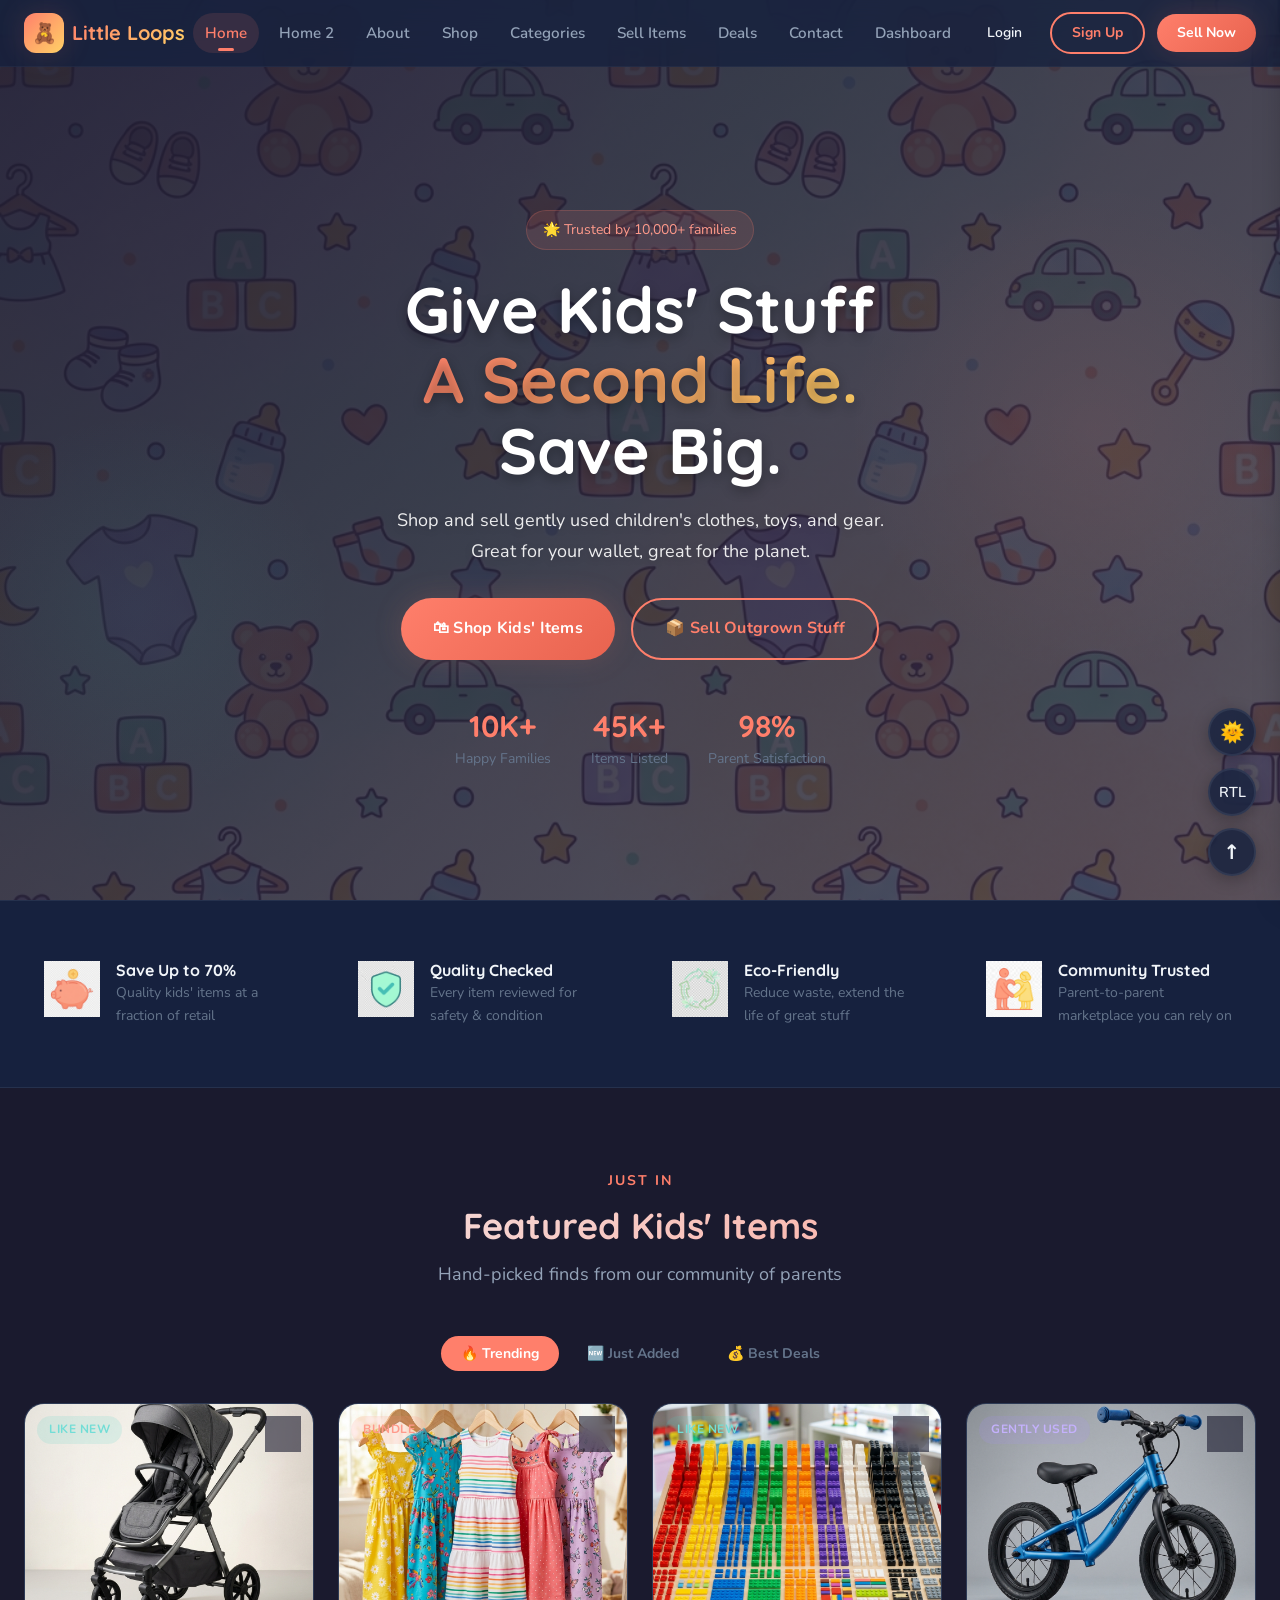
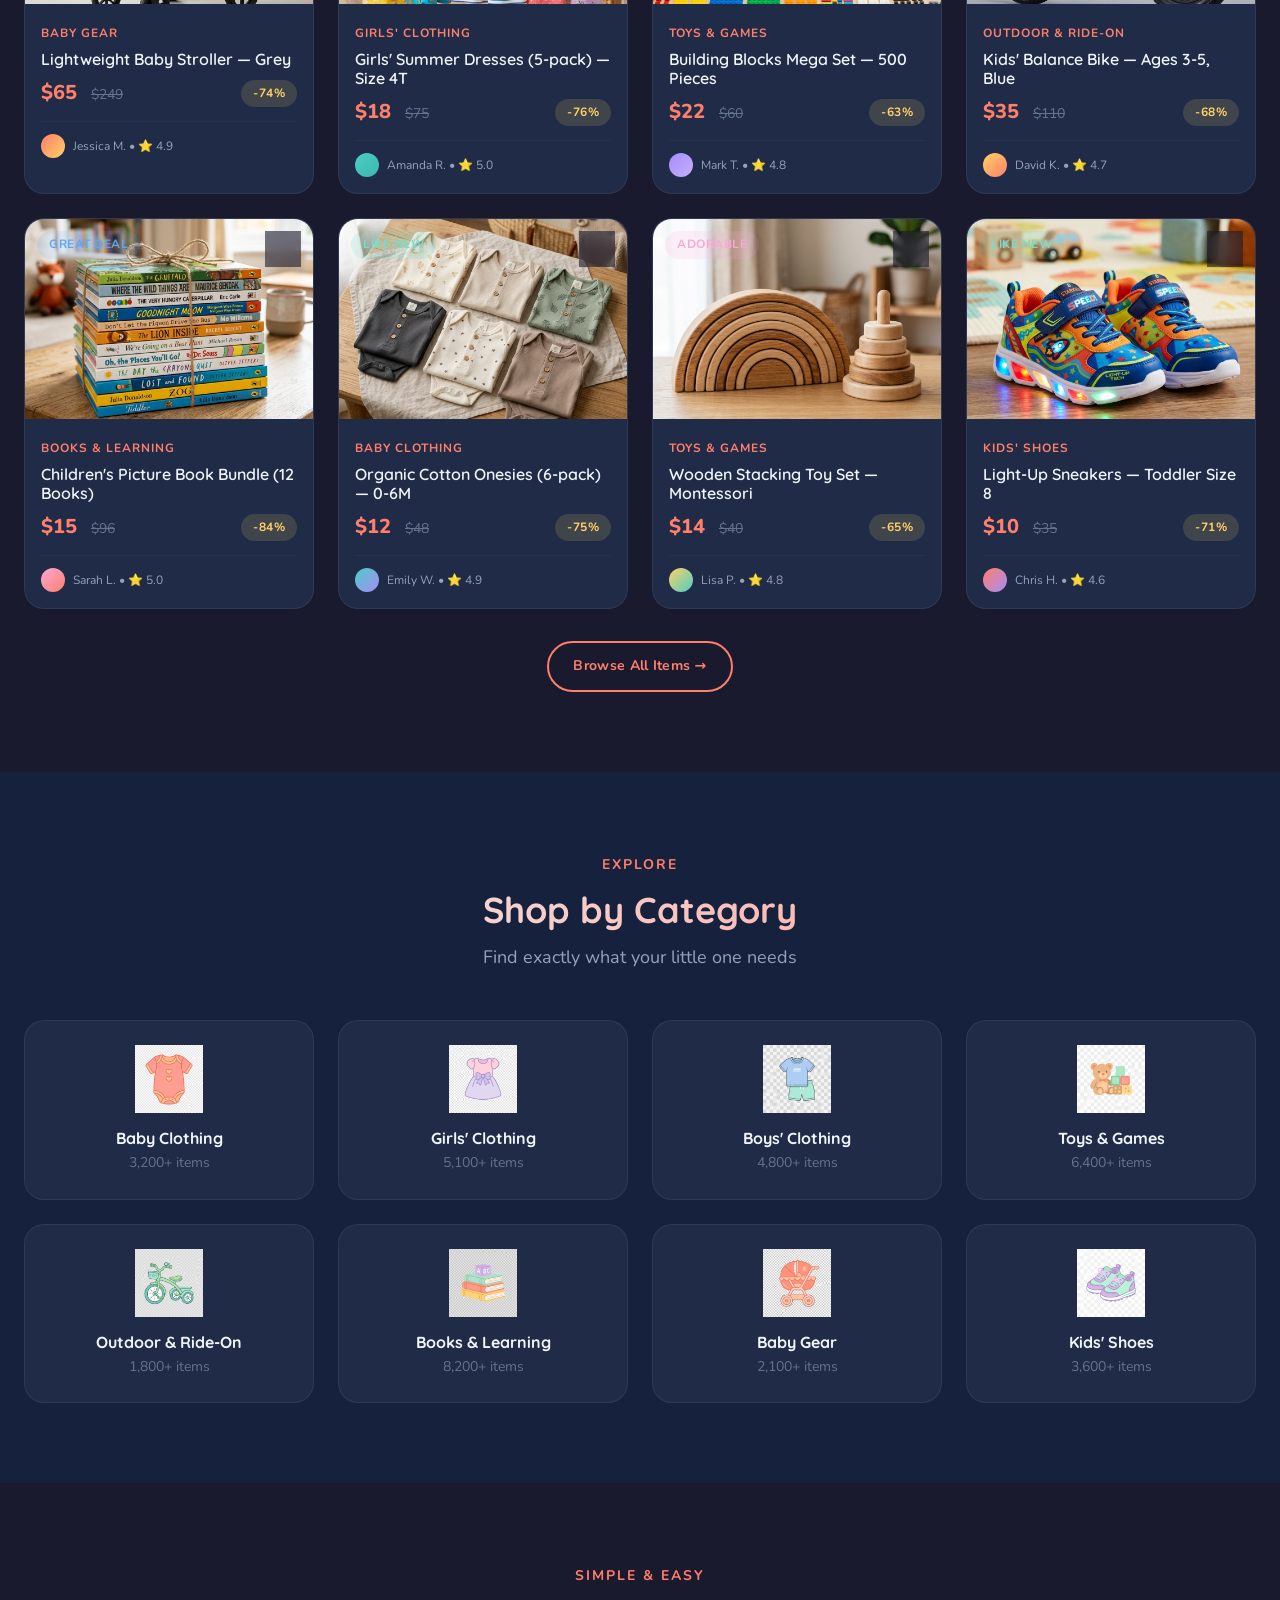
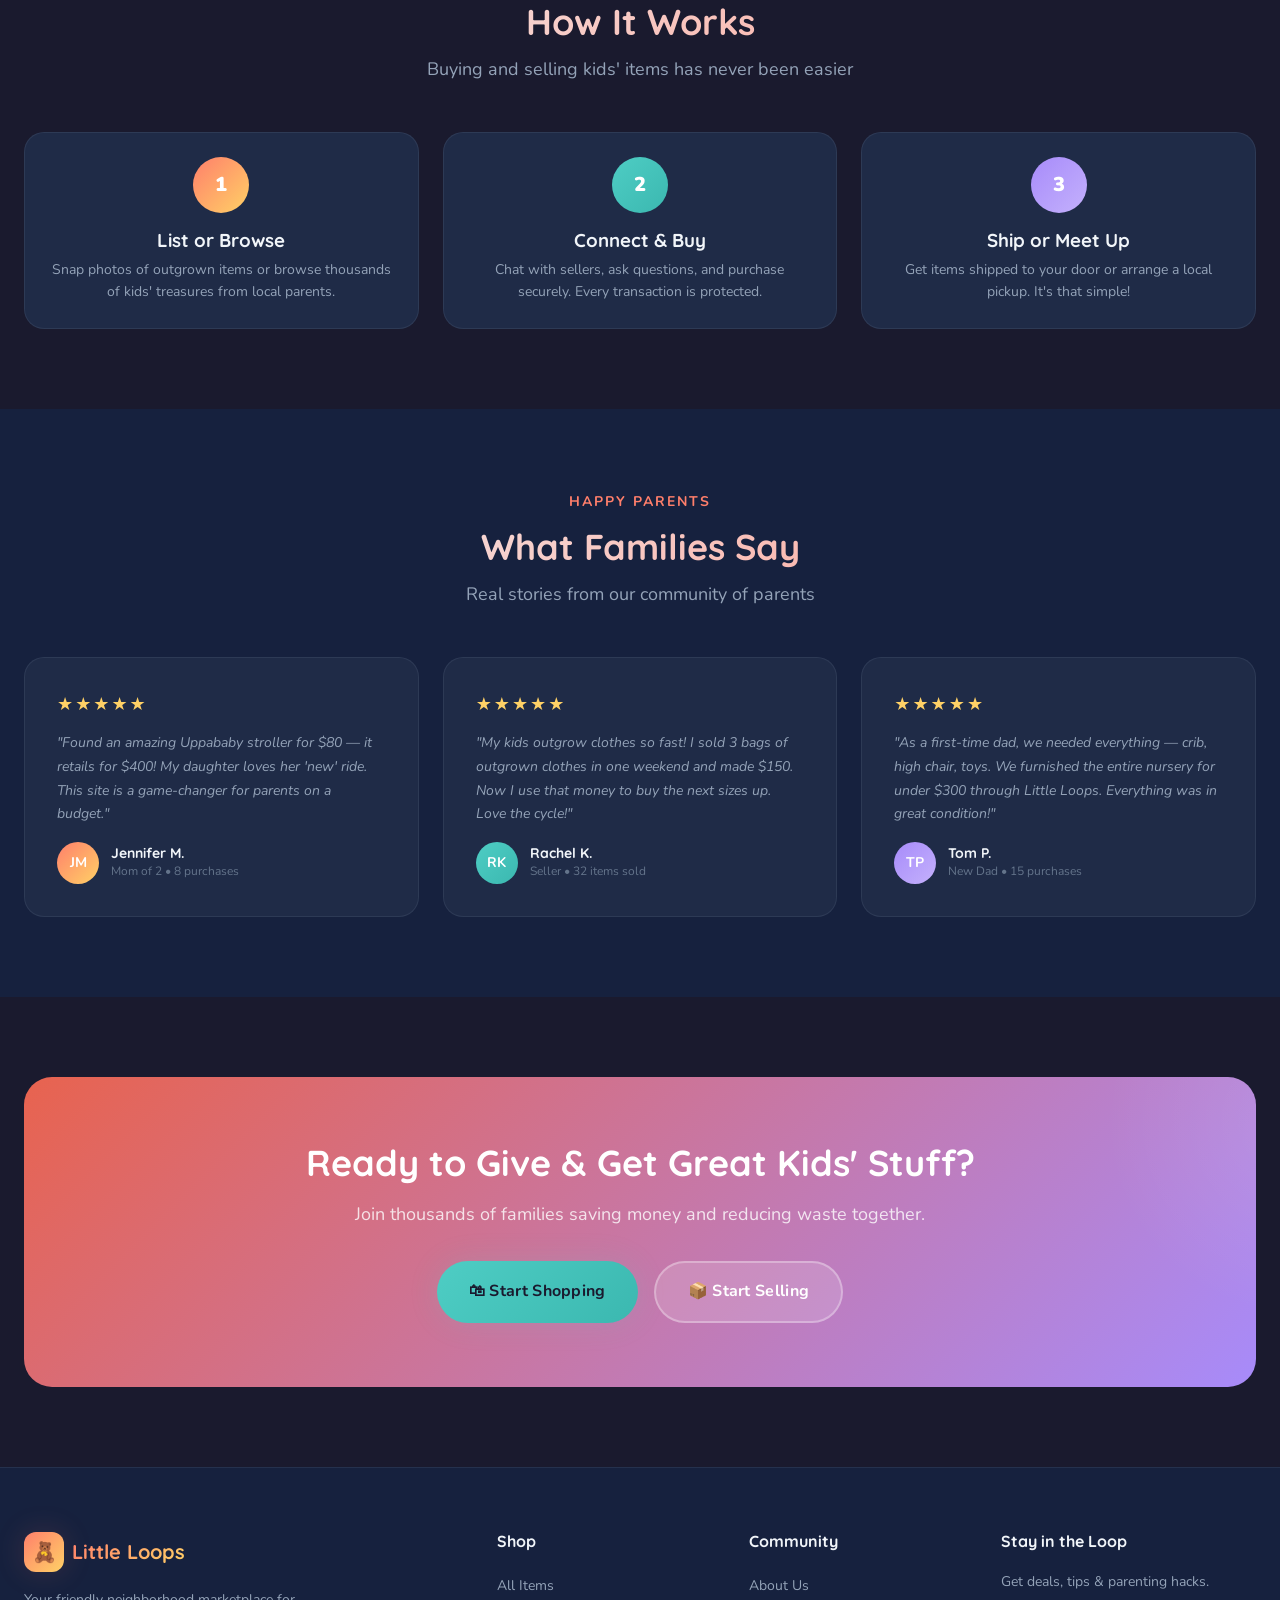
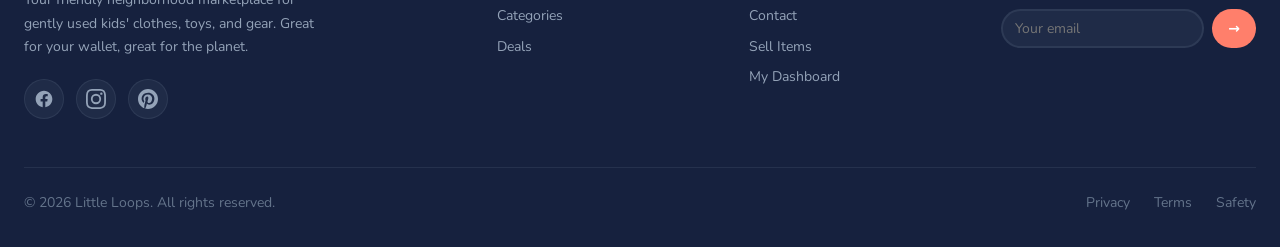
==== commit 46fd993c: "add css" ====
--- a/index.html
+++ b/index.html
@@ -132,9 +132,9 @@
     }
     .highlight-item {
       display: flex;
-      align-items: center;
+      align-items: flex-start;
       gap: var(--space-4);
-      padding: var(--space-4);
+      padding: var(--space-5);
       border-radius: var(--radius-lg);
       transition: all var(--transition-base);
     }
@@ -233,17 +233,17 @@
       color: #fff;
     }
 
-    /* ---- Reviews ---- */
     .reviews-grid {
       display: grid;
       grid-template-columns: repeat(3, 1fr);
       gap: var(--space-6);
+      transition: all var(--transition-base);
     }
     .review-card {
       background: var(--bg-card);
       border: 1px solid var(--border-color);
       border-radius: var(--radius-lg);
-      padding: var(--space-6);
+      padding: var(--space-8);
       transition: all var(--transition-base);
     }
     .review-card:hover {
@@ -305,6 +305,12 @@
     }
     .cta-banner p { color: rgba(255,255,255,0.8); font-size: var(--text-lg); margin-bottom: var(--space-8); }
     .cta-banner .btn { position: relative; z-index: 2; }
+
+    @media (max-width: 1100px) {
+      .hero h1 { font-size: 2.5rem; }
+      .highlights-grid { grid-template-columns: repeat(2, 1fr) !important; padding: 0 var(--space-6); }
+      .reviews-grid { grid-template-columns: repeat(2, 1fr); }
+    }
 
     @media (max-width: 850px) {
       .hero h1 { font-size: 2.2rem; }
@@ -322,8 +328,13 @@
       }
       .cta-banner-actions .btn:last-child { margin-bottom: 0 !important; }
       
-      .grid-3, .grid-4 { grid-template-columns: 1fr !important; }
-    }
+      .grid-3, .grid-4 { grid-template-columns: repeat(2, 1fr) !important; }
+    }
+    @media (max-width: 600px) {
+      .reviews-grid { grid-template-columns: 1fr; }
+      .review-card { padding: var(--space-6); }
+    }
+
     @media (max-width: 480px) {
       .highlights-grid { grid-template-columns: 1fr !important; }
       .cta-banner { padding: var(--space-10) var(--space-4) !important; }
--- a/styles.css
+++ b/styles.css
@@ -99,6 +99,7 @@
   scroll-behavior: smooth;
   -webkit-font-smoothing: antialiased;
   -moz-osx-font-smoothing: grayscale;
+  overflow-x: hidden;
 }
 
 body {
@@ -109,6 +110,7 @@
   line-height: 1.6;
   min-height: 100vh;
   overflow-x: hidden;
+  width: 100%;
 }
 
 a { color: inherit; text-decoration: none; }
@@ -746,6 +748,19 @@
   gap: var(--space-3);
 }
 
+@media (max-width: 600px) {
+  .floating-utilities {
+    bottom: var(--space-4);
+    right: var(--space-4);
+    gap: var(--space-2);
+  }
+  .util-btn {
+    width: 40px;
+    height: 40px;
+    font-size: 1rem;
+  }
+}
+
 .auth-page .floating-utilities #scrollTopBtn {
   display: none !important;
 }
--- a/nav.css
+++ b/nav.css
@@ -182,20 +182,23 @@
 
 /* Mobile Nav Panel */
 .mobile-nav {
-  display: none;
+  display: flex;
+  flex-direction: column;
   position: fixed;
   top: 0;
-  right: -100%;
+  right: 0;
   width: min(320px, 85%);
   height: 100vh;
   background: var(--bg-secondary);
   z-index: 1060;
   padding: var(--space-16) var(--space-6) var(--space-8);
   overflow-y: auto;
-  transition: right var(--transition-base);
+  transition: transform var(--transition-base);
+  transform: translateX(105%);
   border-left: 1px solid var(--border-color);
-}
-.mobile-nav.open { right: 0; }
+  box-shadow: -10px 0 30px rgba(0,0,0,0.25);
+}
+.mobile-nav.open { transform: translateX(0); }
 
 .mobile-nav-link {
   display: block;
@@ -241,12 +244,12 @@
 
 /* ---------- Responsive Nav ---------- */
 @media (max-width: 1100px) {
-  .nav-links { display: none; }
-  .nav-cta, .nav-btn-signup, .nav-btn-login { display: none; }
+  .nav-links { display: none !important; }
+  .nav-actions { display: none !important; }
   .hamburger { display: flex; }
   .mobile-nav-overlay { display: block; pointer-events: none; }
   .mobile-nav-overlay.active { pointer-events: all; }
-  .mobile-nav { display: block; }
+  .mobile-nav { display: flex; }
 }
 
 /* ---------- Footer ---------- */
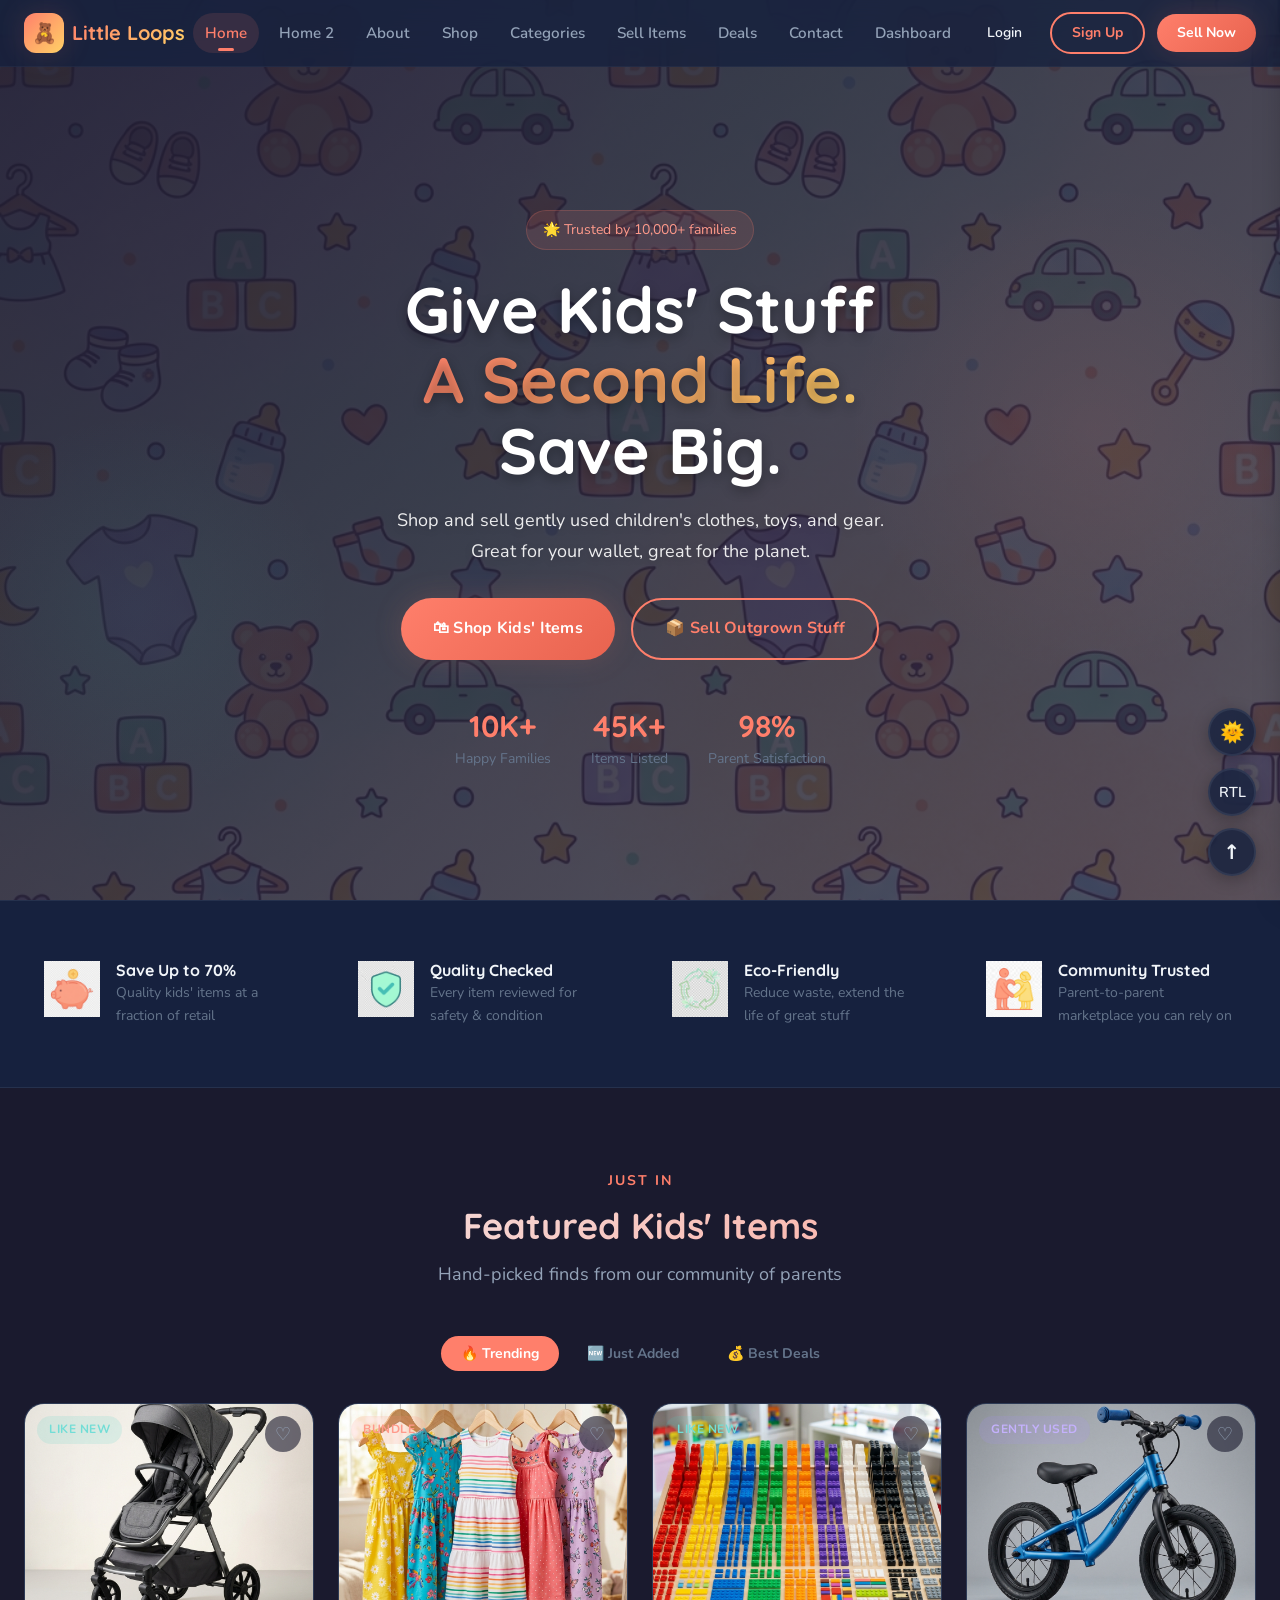
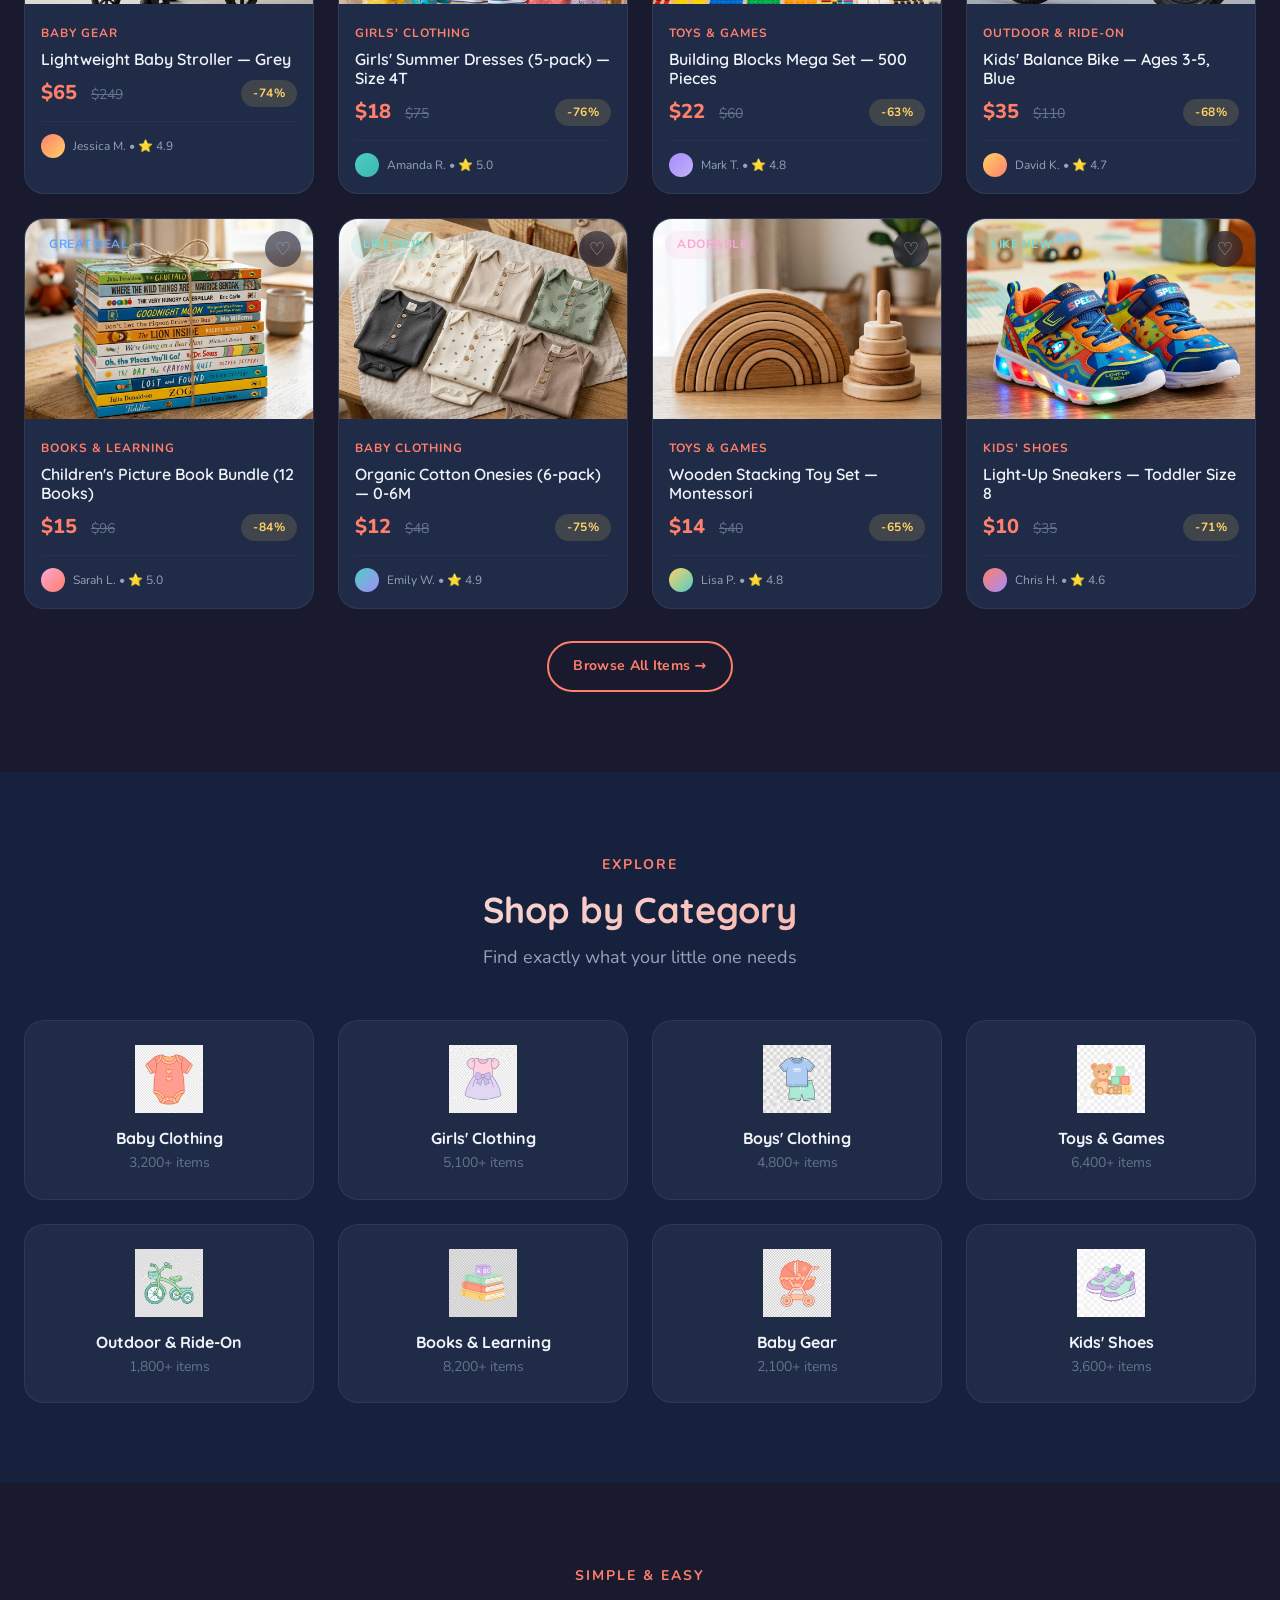
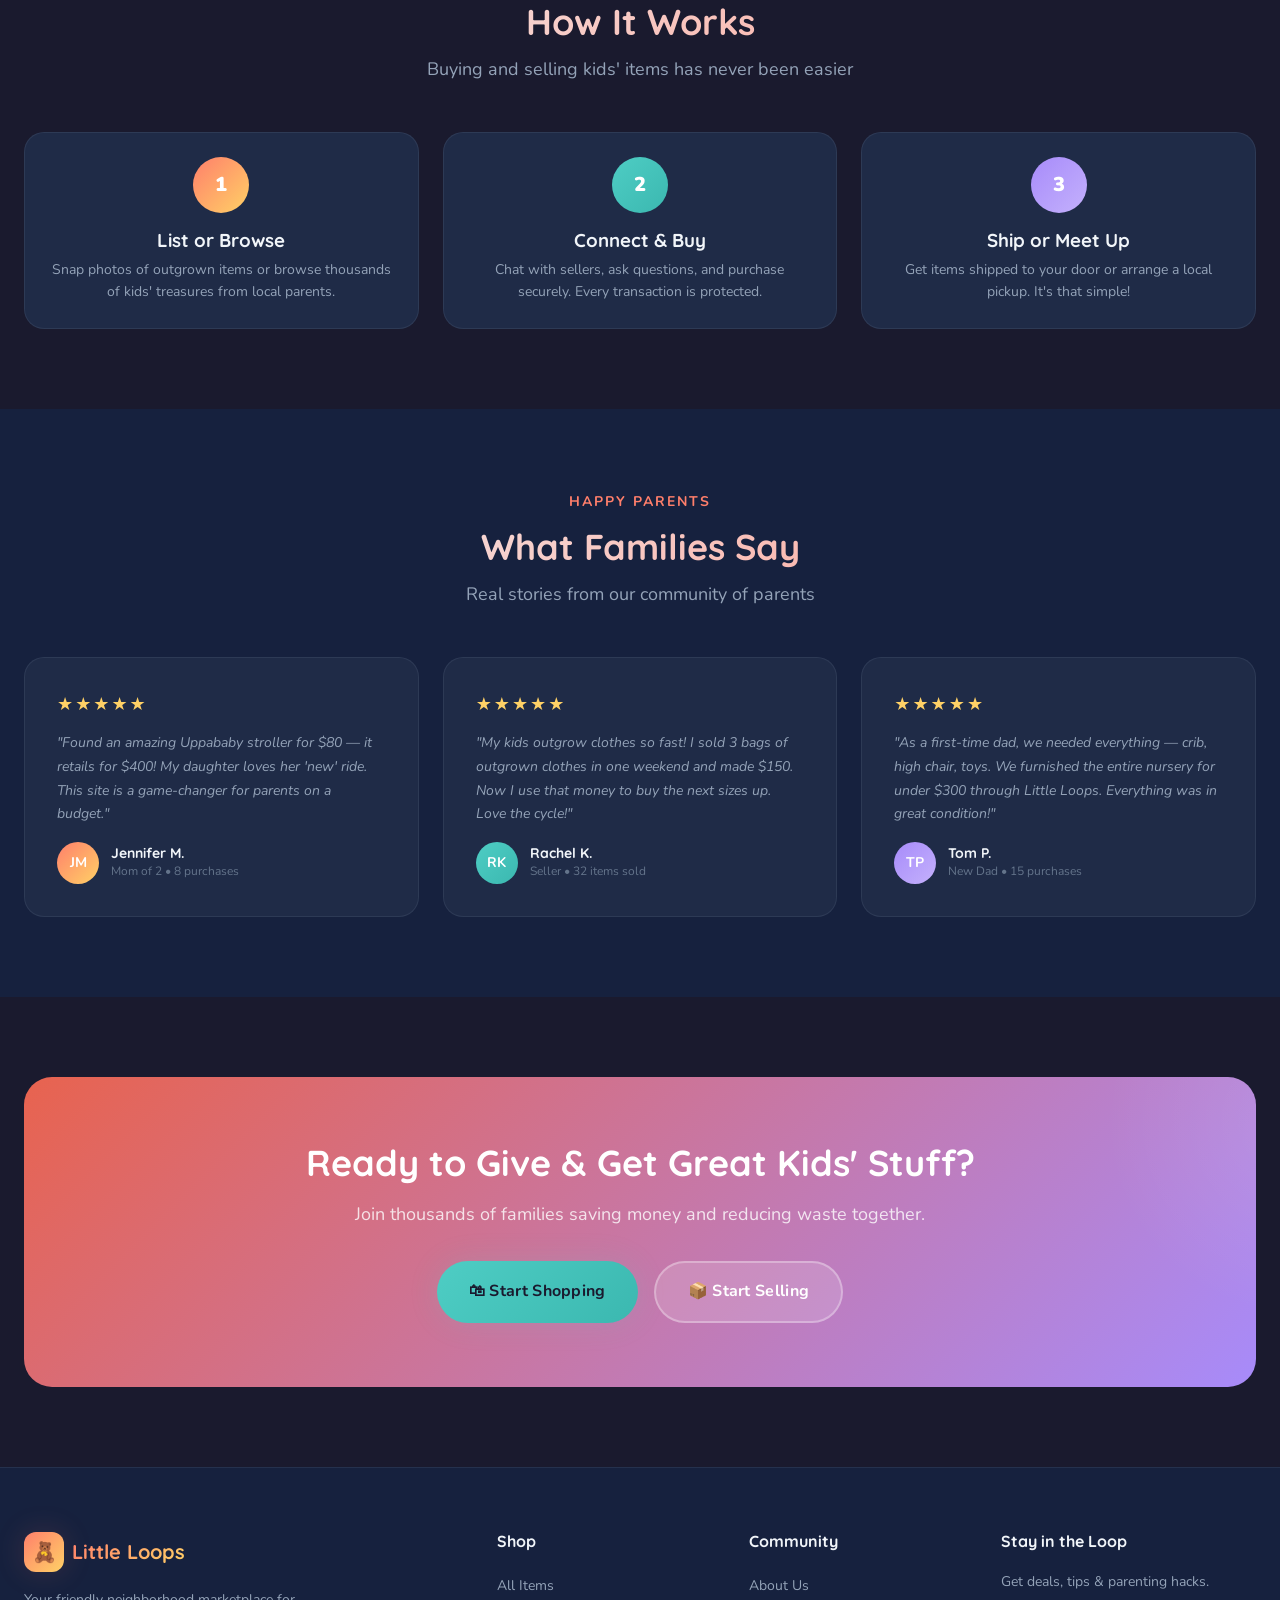
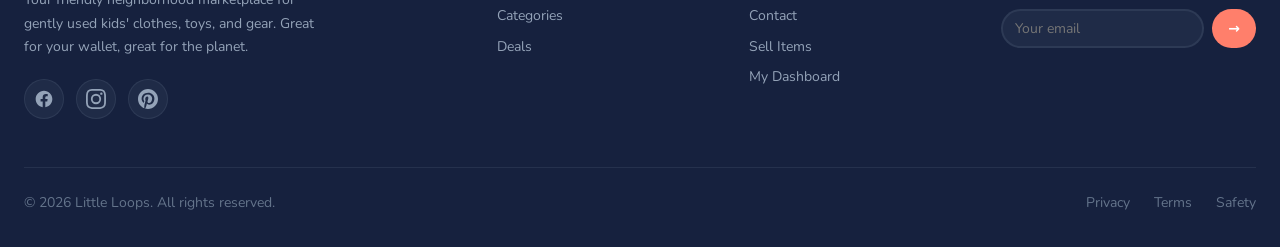
==== commit 3eaf844b: "css" ====
--- a/index.html
+++ b/index.html
@@ -331,12 +331,12 @@
       .grid-3, .grid-4 { grid-template-columns: repeat(2, 1fr) !important; }
     }
     @media (max-width: 600px) {
-      .reviews-grid { grid-template-columns: 1fr; }
+      .highlights-grid, .reviews-grid, .grid-3, .grid-4 { grid-template-columns: 1fr !important; }
       .review-card { padding: var(--space-6); }
+      .hero h1 { font-size: 1.8rem; }
     }
 
     @media (max-width: 480px) {
-      .highlights-grid { grid-template-columns: 1fr !important; }
       .cta-banner { padding: var(--space-10) var(--space-4) !important; }
       .cta-banner h2 { font-size: var(--text-2xl) !important; }
     }
--- a/styles.css
+++ b/styles.css
@@ -750,14 +750,14 @@
 
 @media (max-width: 600px) {
   .floating-utilities {
-    bottom: var(--space-4);
-    right: var(--space-4);
+    bottom: var(--space-3);
+    right: var(--space-3);
     gap: var(--space-2);
   }
   .util-btn {
-    width: 40px;
-    height: 40px;
-    font-size: 1rem;
+    width: 38px;
+    height: 38px;
+    font-size: 0.9rem;
   }
 }
 
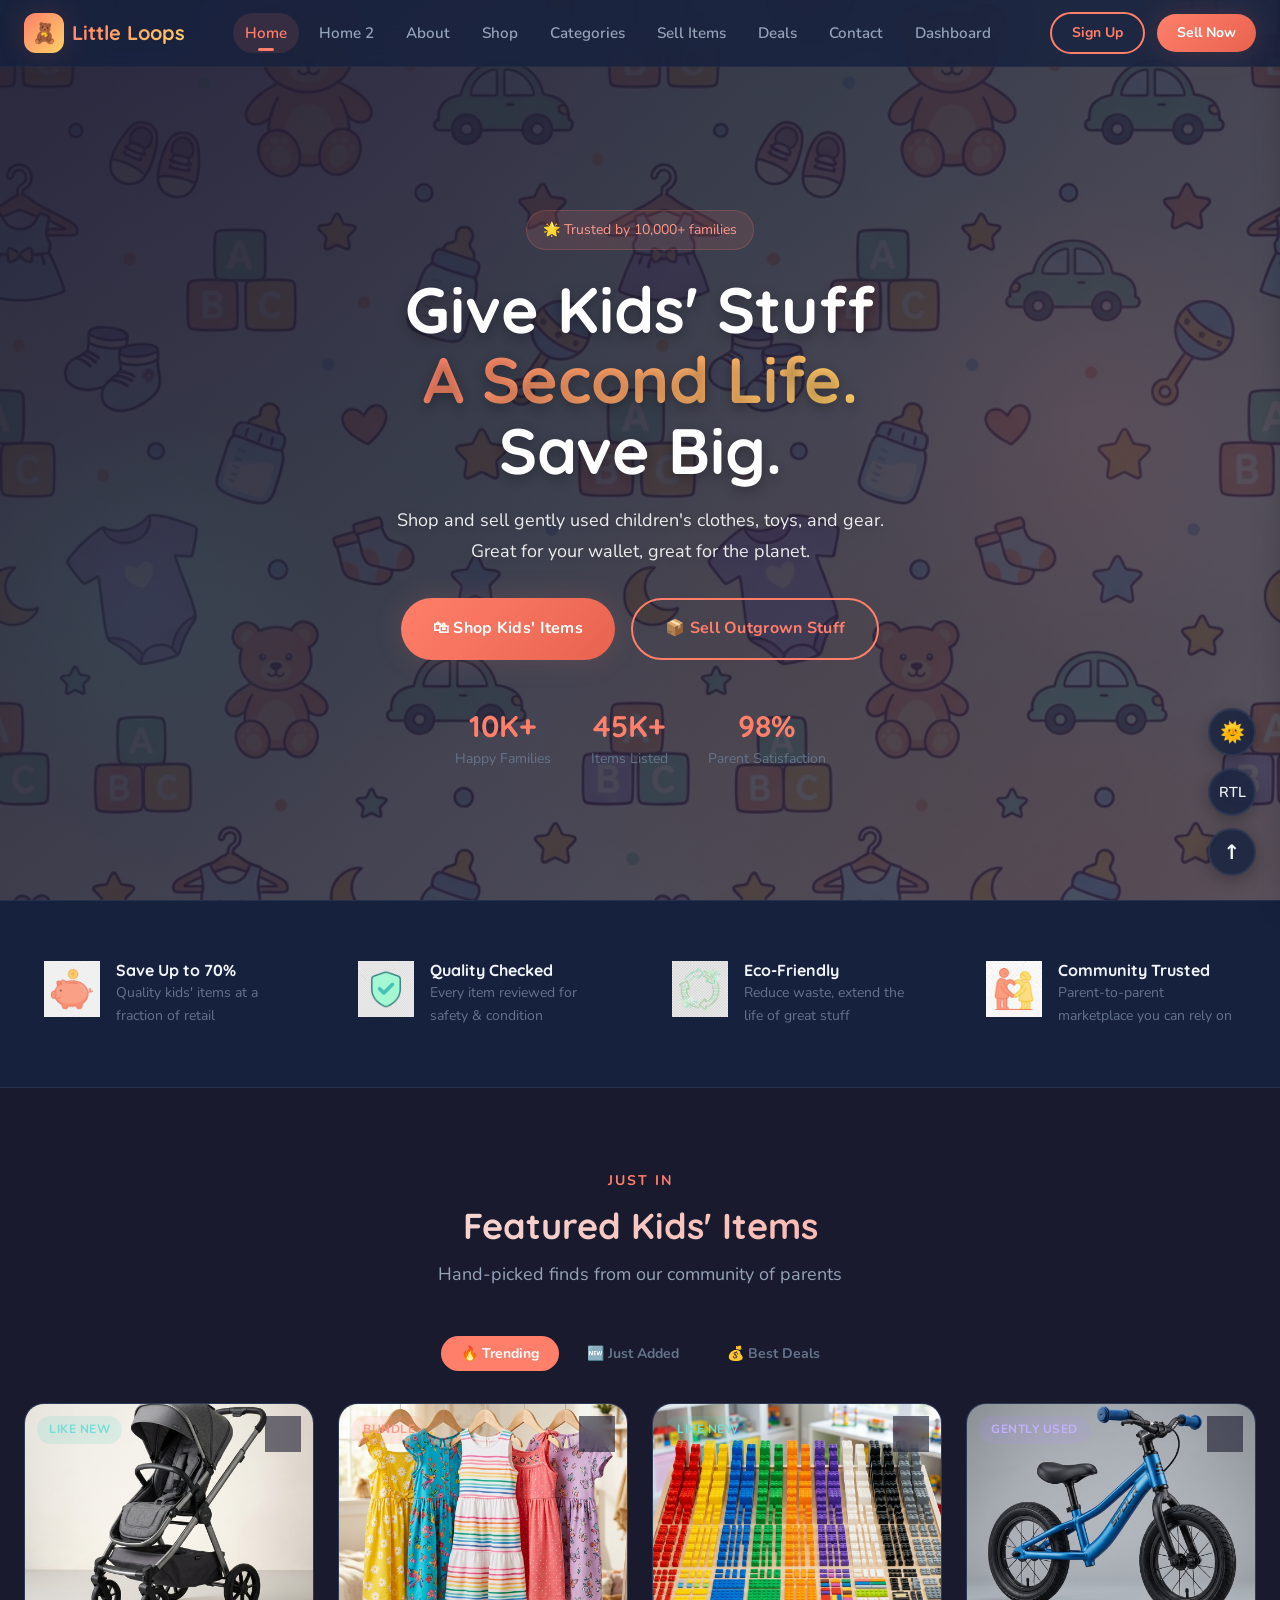
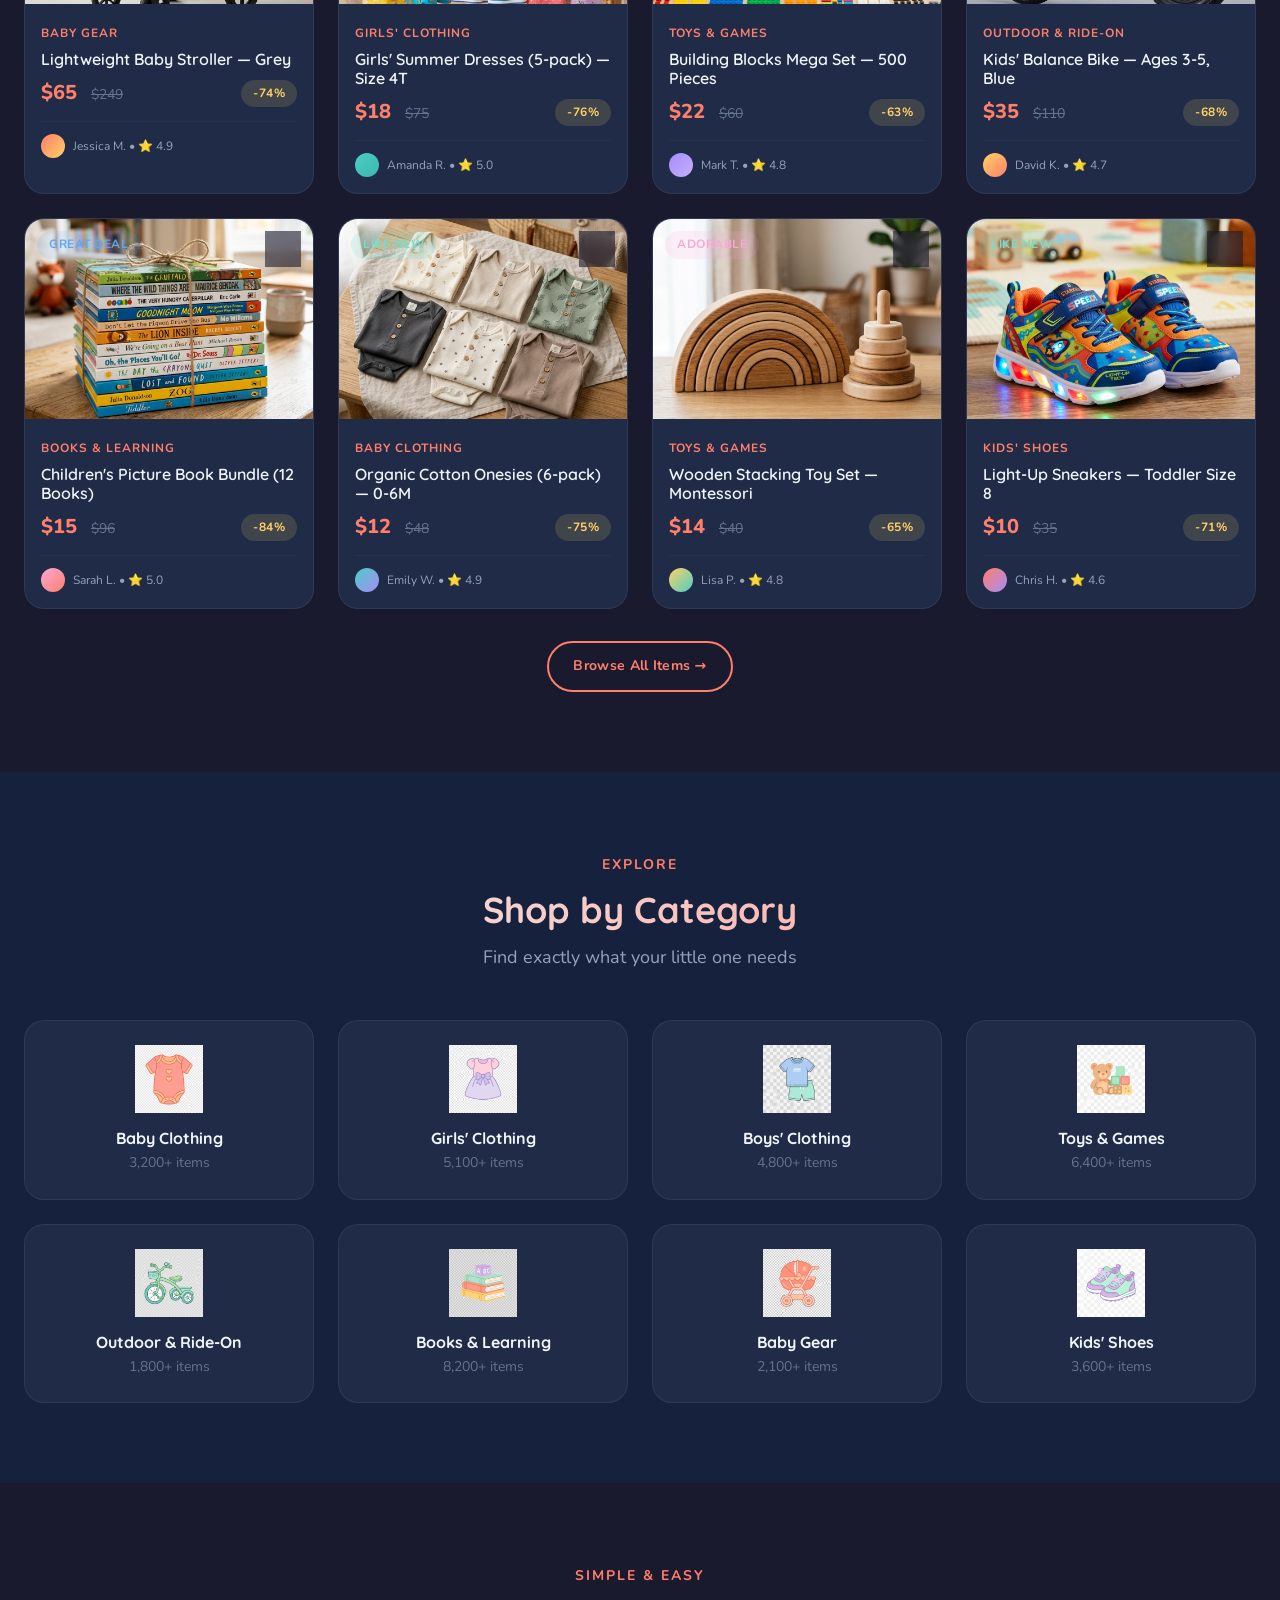
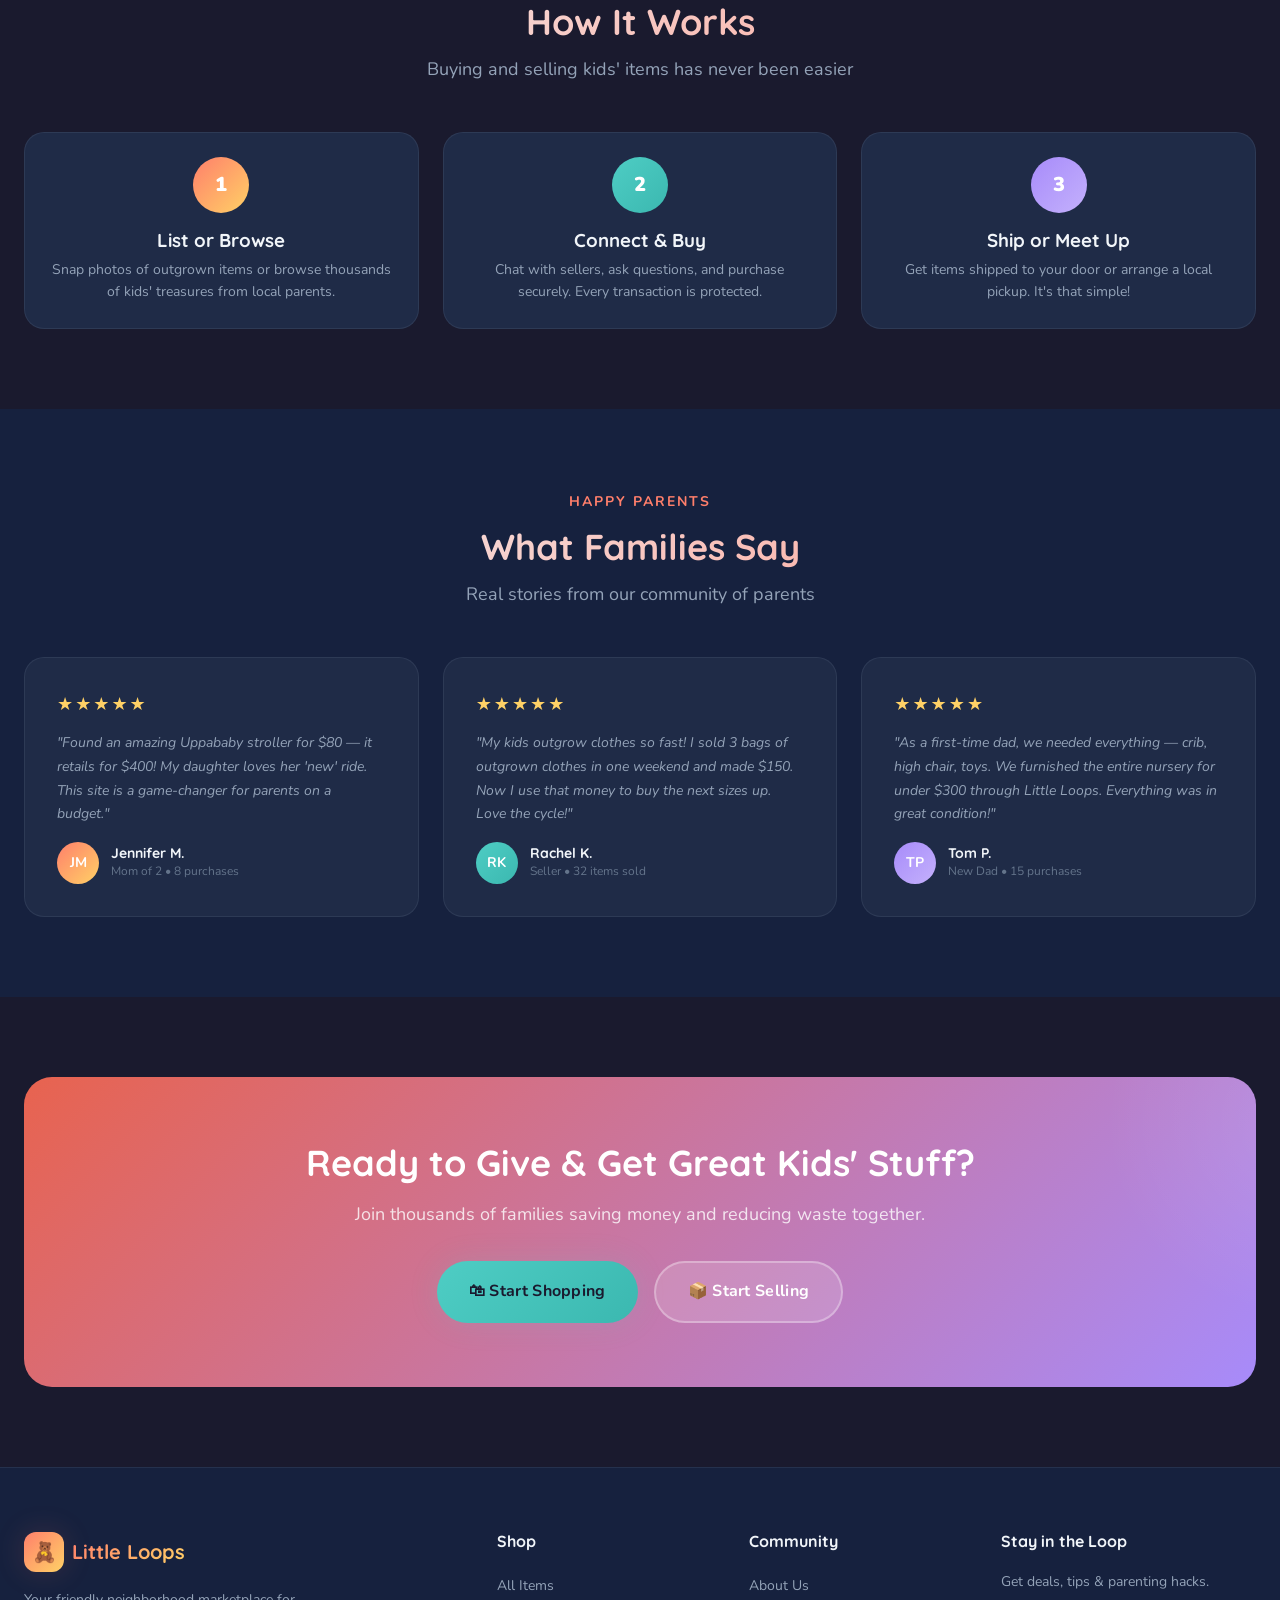
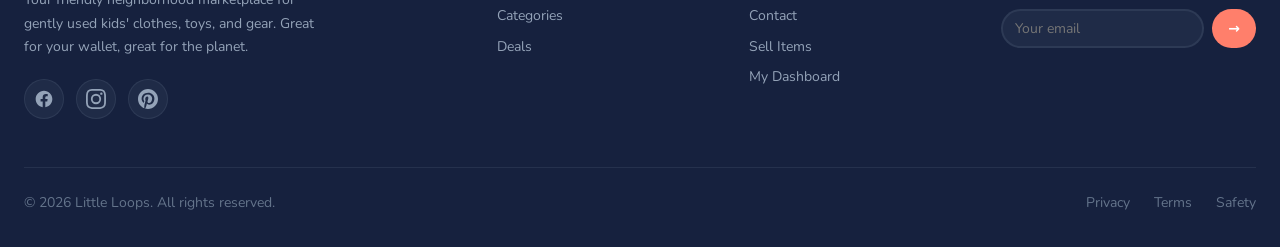
==== commit 66f9f90d: "add the css" ====
--- a/index.html
+++ b/index.html
@@ -362,9 +362,8 @@
         <a href="dashboard.html" class="nav-link">Dashboard</a>
       </div>
       <div class="nav-actions">
-        <a href="login.html" class="nav-btn-login">Login</a>
         <a href="signup.html" class="nav-btn-signup">Sign Up</a>
-        <a href="sell.html" class="nav-cta">Sell Now</a>
+        <a href="login.html" class="nav-cta">Sell Now</a>
       </div>
       <div class="hamburger" id="hamburger" aria-label="Menu">
         <span></span><span></span><span></span>
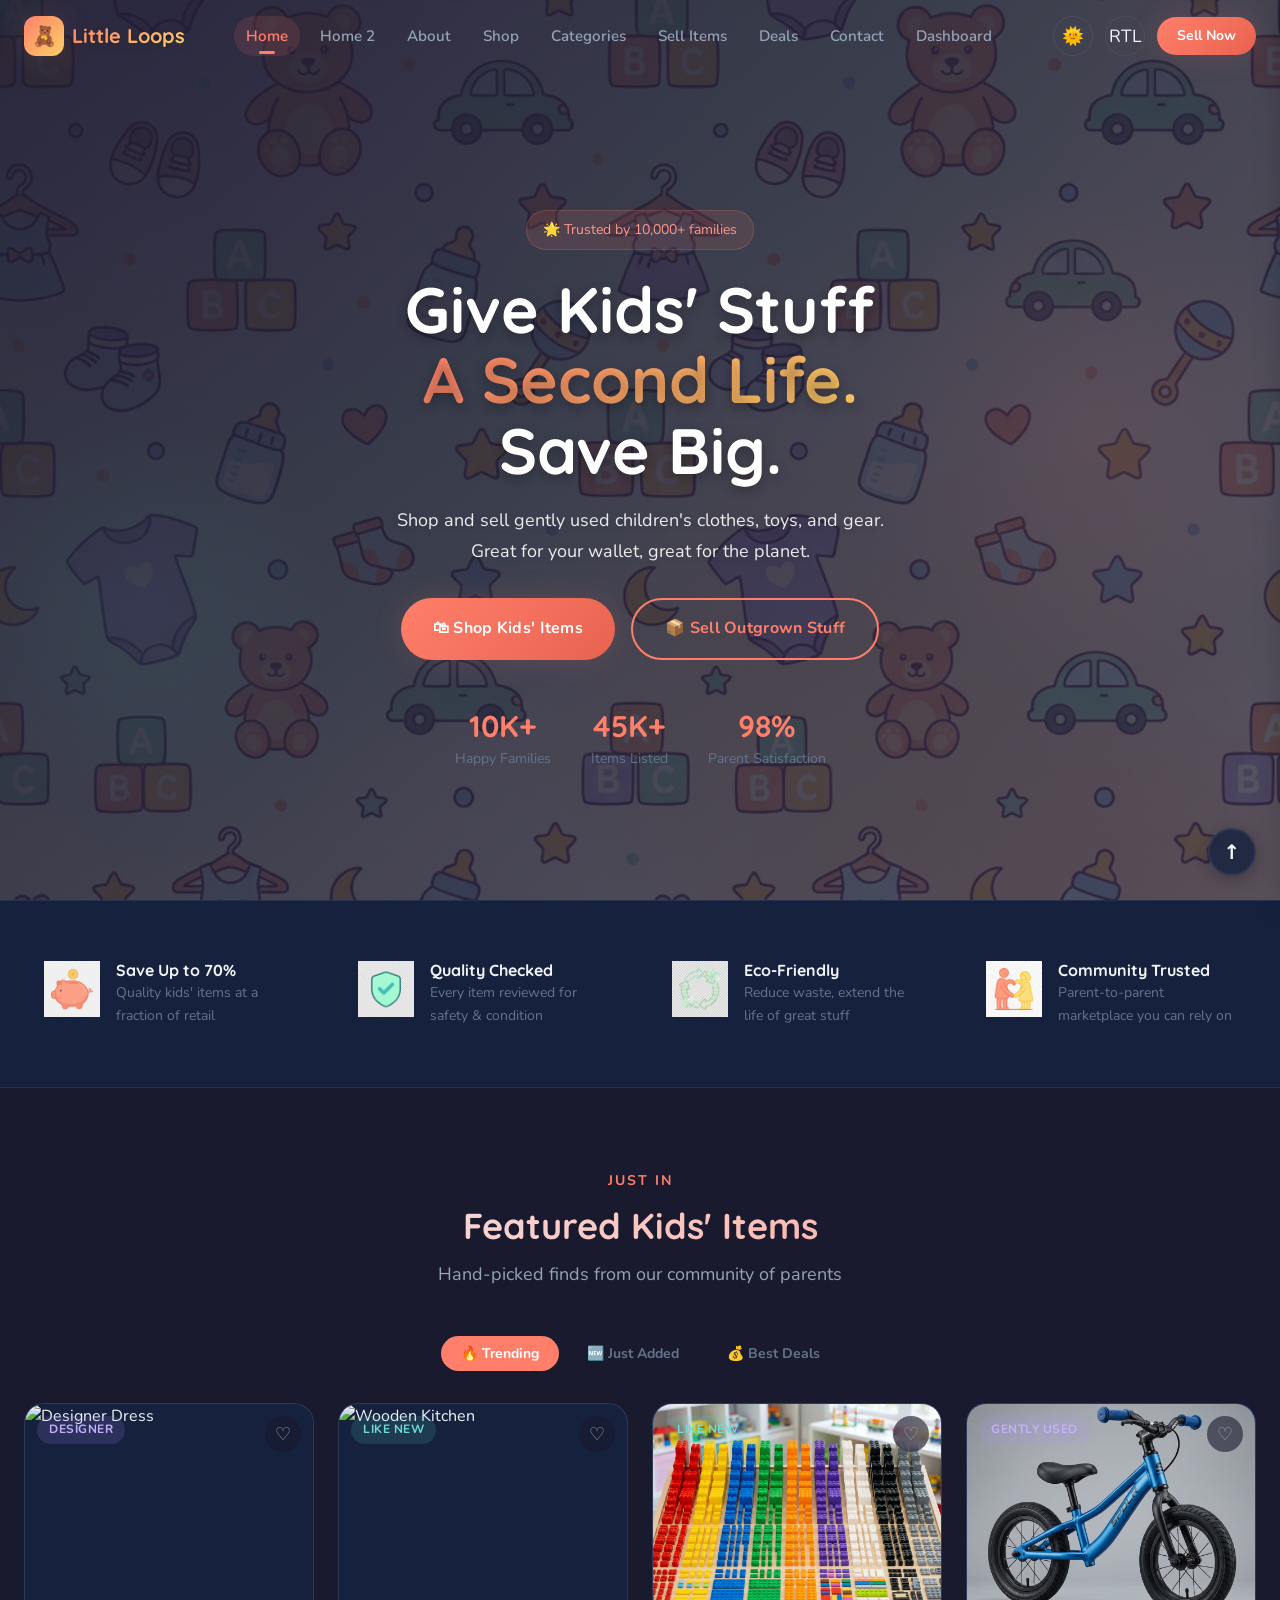
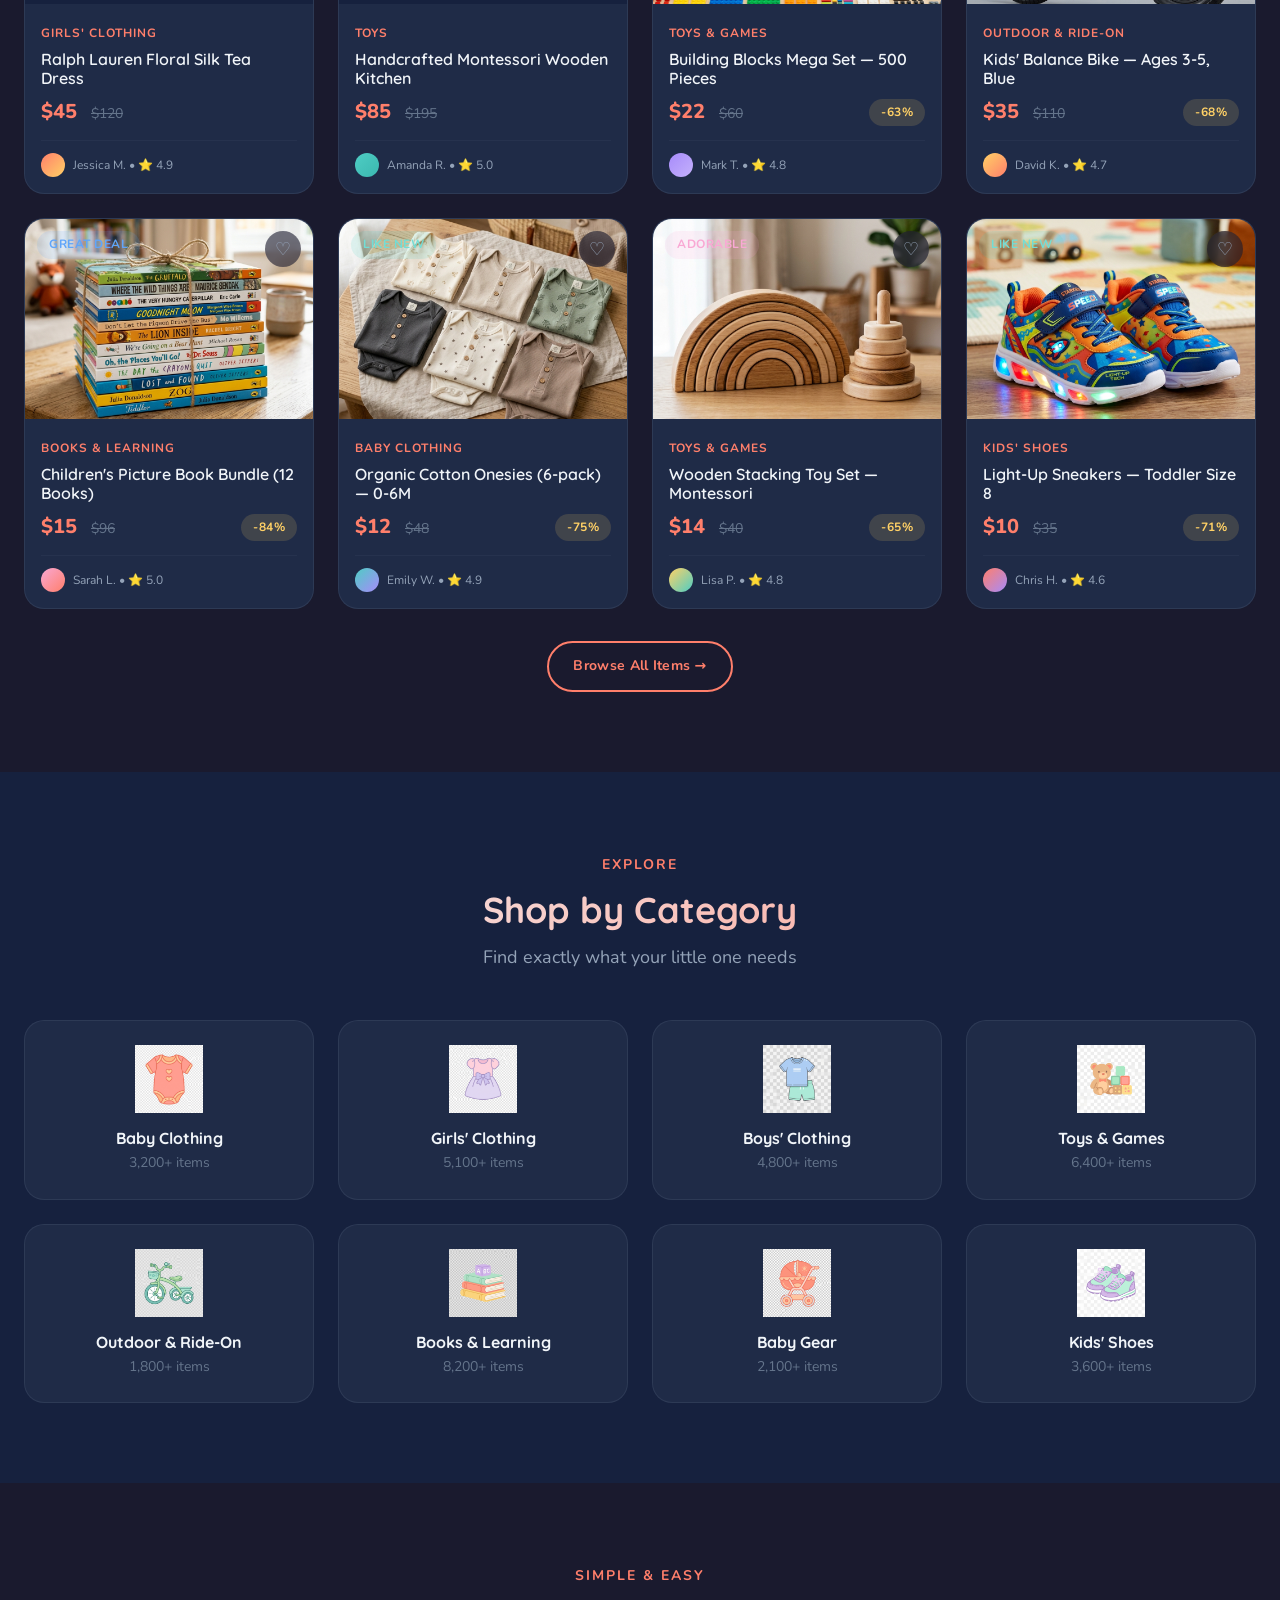
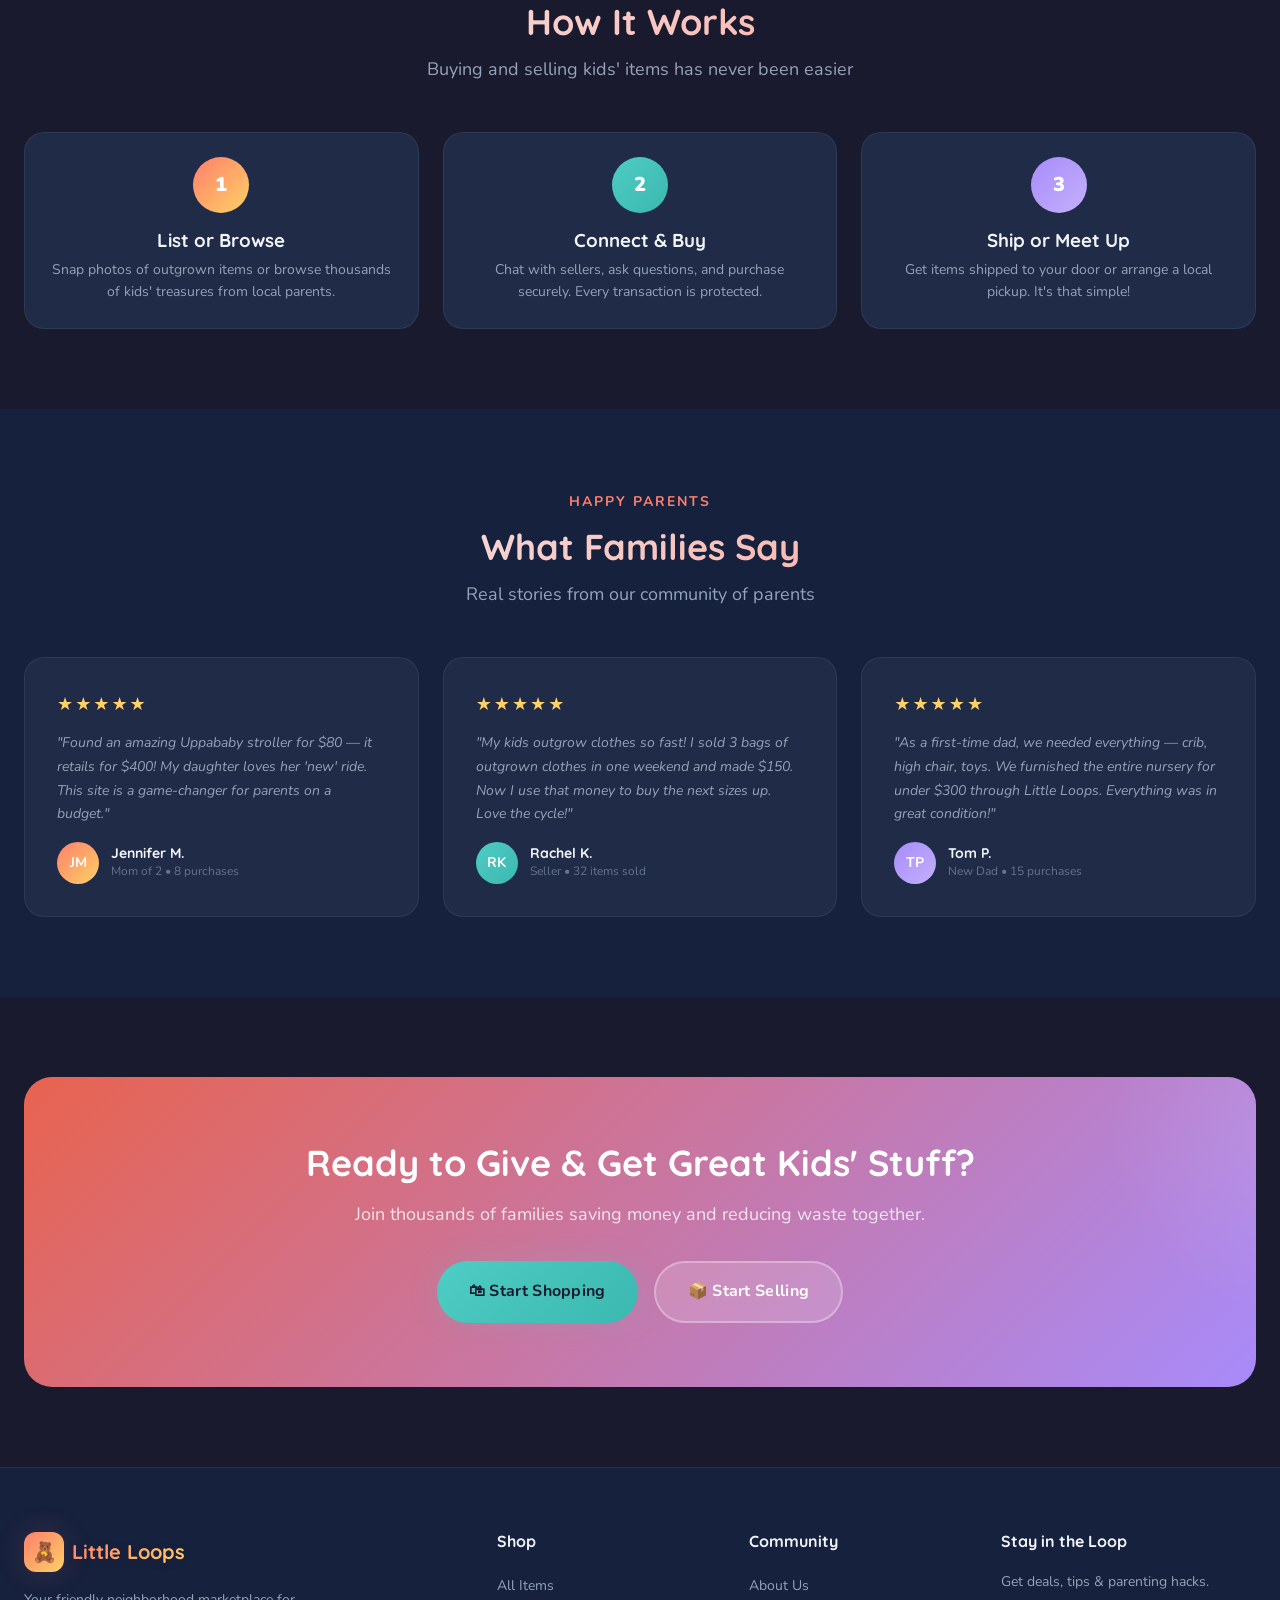
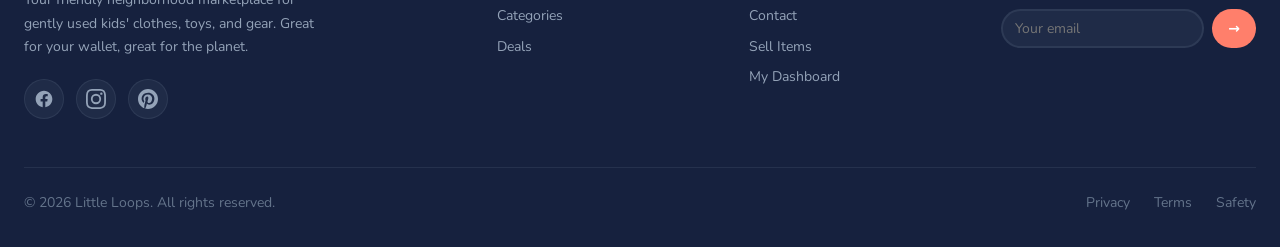
==== commit 492bb8e2: "in shop page that img comes to center" ====
--- a/index.html
+++ b/index.html
@@ -362,7 +362,8 @@
         <a href="dashboard.html" class="nav-link">Dashboard</a>
       </div>
       <div class="nav-actions">
-        <a href="signup.html" class="nav-btn-signup">Sign Up</a>
+        <button id="themeToggleNav" class="nav-icon-btn" title="Toggle Theme">🌞</button>
+        <button id="rtlToggleNav" class="nav-icon-btn" title="Toggle RTL">RTL</button>
         <a href="login.html" class="nav-cta">Sell Now</a>
       </div>
       <div class="hamburger" id="hamburger" aria-label="Menu">
@@ -383,8 +384,6 @@
     <a href="deals.html" class="mobile-nav-link">Deals</a>
     <a href="contact.html" class="mobile-nav-link">Contact</a>
     <a href="dashboard.html" class="mobile-nav-link">Dashboard</a>
-    <a href="login.html" class="mobile-nav-link">Login</a>
-    <a href="signup.html" class="mobile-nav-signup">Sign Up</a>
     <a href="sell.html" class="mobile-nav-cta">🧸 Sell Now</a>
   </div>
 
@@ -425,28 +424,28 @@
     <div class="container">
       <div class="highlights-grid stagger">
         <div class="highlight-item" data-animate="fade-in-up">
-          <div class="highlight-icon coral"><img src="images/icons/save-money.png" alt="Save Money" class="icon-img"></div>
+          <div class="highlight-icon coral" style="display: flex; justify-content: center;"><img src="images/icons/save-money.png" alt="Save Money" class="icon-img"></div>
           <div>
             <h4>Save Up to 70%</h4>
             <p>Quality kids' items at a fraction of retail</p>
           </div>
         </div>
         <div class="highlight-item" data-animate="fade-in-up">
-          <div class="highlight-icon mint"><img src="images/icons/quality-check.png" alt="Quality Checked" class="icon-img"></div>
+          <div class="highlight-icon mint" style="display: flex; justify-content: center;"><img src="images/icons/quality-check.png" alt="Quality Checked" class="icon-img"></div>
           <div>
             <h4>Quality Checked</h4>
             <p>Every item reviewed for safety & condition</p>
           </div>
         </div>
         <div class="highlight-item" data-animate="fade-in-up">
-          <div class="highlight-icon purple"><img src="images/icons/eco-friendly.png" alt="Eco Friendly" class="icon-img"></div>
+          <div class="highlight-icon purple" style="display: flex; justify-content: center;"><img src="images/icons/eco-friendly.png" alt="Eco Friendly" class="icon-img"></div>
           <div>
             <h4>Eco-Friendly</h4>
             <p>Reduce waste, extend the life of great stuff</p>
           </div>
         </div>
         <div class="highlight-item" data-animate="fade-in-up">
-          <div class="highlight-icon warm"><img src="images/icons/community.png" alt="Community" class="icon-img"></div>
+          <div class="highlight-icon warm" style="display: flex; justify-content: center;"><img src="images/icons/community.png" alt="Community" class="icon-img"></div>
           <div>
             <h4>Community Trusted</h4>
             <p>Parent-to-parent marketplace you can rely on</p>
@@ -473,16 +472,15 @@
         <!-- Product 1 -->
         <div class="product-card" data-animate="fade-in-up">
           <div class="product-img">
-            <img src="images/products/stroller.png" alt="Baby Stroller">
-            <span class="badge badge-success product-badge">Like New</span>
+            <img src="https://images.unsplash.com/photo-1539185441755-769473a23570?w=400&h=500&fit=crop" alt="Designer Dress">
+            <span class="badge badge-purple product-badge">Designer</span>
             <div class="product-wishlist">♡</div>
           </div>
           <div class="product-info">
-            <span class="product-category">Baby Gear</span>
-            <h3 class="product-title">Lightweight Baby Stroller — Grey</h3>
+            <span class="product-category">Girls' Clothing</span>
+            <h3 class="product-title">Ralph Lauren Floral Silk Tea Dress</h3>
             <div class="product-meta">
-              <span class="product-price">$65 <span class="old">$249</span></span>
-              <span class="badge badge-warning">-74%</span>
+              <span class="product-price">$45 <span class="old">$120</span></span>
             </div>
             <div class="product-seller">
               <div class="seller-avatar" style="width:24px;height:24px;border-radius:50%;background:linear-gradient(135deg,var(--accent-primary),var(--accent-warm))"></div>
@@ -493,16 +491,15 @@
         <!-- Product 2 -->
         <div class="product-card" data-animate="fade-in-up">
           <div class="product-img">
-            <img src="images/products/dresses.png" alt="Girls' Summer Dresses">
-            <span class="badge badge-coral product-badge">Bundle</span>
+            <img src="https://images.unsplash.com/photo-1622290291468-a28f7a7dc6a8?w=400&h=500&fit=crop" alt="Wooden Kitchen">
+            <span class="badge badge-success product-badge">Like New</span>
             <div class="product-wishlist">♡</div>
           </div>
           <div class="product-info">
-            <span class="product-category">Girls' Clothing</span>
-            <h3 class="product-title">Girls' Summer Dresses (5-pack) — Size 4T</h3>
+            <span class="product-category">Toys</span>
+            <h3 class="product-title">Handcrafted Montessori Wooden Kitchen</h3>
             <div class="product-meta">
-              <span class="product-price">$18 <span class="old">$75</span></span>
-              <span class="badge badge-warning">-76%</span>
+              <span class="product-price">$85 <span class="old">$195</span></span>
             </div>
             <div class="product-seller">
               <div class="seller-avatar" style="width:24px;height:24px;border-radius:50%;background:linear-gradient(135deg,var(--accent-secondary),var(--accent-secondary-dark))"></div>
--- a/styles.css
+++ b/styles.css
@@ -667,6 +667,10 @@
   --text-inverse: #f1f5f9;
   --border-color: rgba(26, 26, 46, 0.1);
   --border-light: rgba(26, 26, 46, 0.05);
+
+  --accent-primary: #E8634F;
+  --accent-primary-light: #FF8575;
+  --accent-warm: #D9A426;
 
   --shadow-sm: 0 1px 3px rgba(0,0,0,0.06);
   --shadow-md: 0 4px 16px rgba(0,0,0,0.08);
--- a/nav.css
+++ b/nav.css
@@ -9,16 +9,18 @@
   left: 0;
   right: 0;
   z-index: 1000;
-  padding: var(--space-3) 0;
+  padding: var(--space-4) 0;
+  background: transparent;
+  border-bottom: 1px solid transparent;
+  transition: all var(--transition-base);
+}
+
+.navbar.scrolled {
   background: var(--bg-glass);
   backdrop-filter: blur(20px);
   -webkit-backdrop-filter: blur(20px);
+  box-shadow: var(--shadow-md);
   border-bottom: 1px solid var(--border-light);
-  transition: all var(--transition-base);
-}
-.navbar.scrolled {
-  background: var(--bg-glass);
-  box-shadow: var(--shadow-md);
   padding: var(--space-2) 0;
 }
 .navbar .container {
@@ -55,6 +57,19 @@
   -webkit-background-clip: text;
   -webkit-text-fill-color: transparent;
   background-clip: text;
+  transition: all var(--transition-base);
+  filter: drop-shadow(0 2px 4px rgba(0,0,0,0.1));
+}
+
+.scrolled .nav-logo span {
+  filter: none;
+}
+
+body.light-theme .scrolled .nav-logo span {
+  background: linear-gradient(135deg, var(--accent-primary-dark), var(--accent-primary));
+  -webkit-background-clip: text;
+  -webkit-text-fill-color: transparent;
+  background-clip: text;
 }
 
 /* Nav Links */
@@ -80,6 +95,12 @@
 .nav-link.active {
   color: var(--accent-primary);
   background: rgba(255,127,107,0.12);
+  text-shadow: 0 0 1px rgba(255,127,107,0.2);
+}
+
+body.light-theme .scrolled .nav-link.active {
+  color: var(--accent-primary-dark);
+  background: rgba(232, 99, 79, 0.1);
 }
 .nav-link.active::after {
   content: '';
@@ -133,6 +154,28 @@
   box-shadow: 0 0 30px rgba(255,127,107,0.3);
 }
 
+.nav-icon-btn {
+  background: transparent;
+  border: 1px solid var(--border-color);
+  color: var(--text-primary);
+  width: 40px;
+  height: 40px;
+  border-radius: var(--radius-full);
+  display: flex;
+  align-items: center;
+  justify-content: center;
+  cursor: pointer;
+  transition: all var(--transition-fast);
+  font-size: 1.1rem;
+}
+
+.nav-icon-btn:hover {
+  background: rgba(255,127,107,0.08);
+  border-color: var(--accent-primary);
+  color: var(--accent-primary);
+  transform: translateY(-2px);
+}
+
 .nav-btn-signup {
   border: 2px solid var(--accent-primary);
   color: var(--accent-primary);
@@ -142,6 +185,16 @@
 .nav-btn-signup:hover {
   background: rgba(255,127,107,0.1);
   transform: translateY(-2px);
+}
+
+/* Auth Page Utilities */
+.auth-nav {
+  position: absolute;
+  top: var(--space-6);
+  right: var(--space-6);
+  display: flex;
+  gap: var(--space-3);
+  z-index: 100;
 }
 
 /* Hamburger */
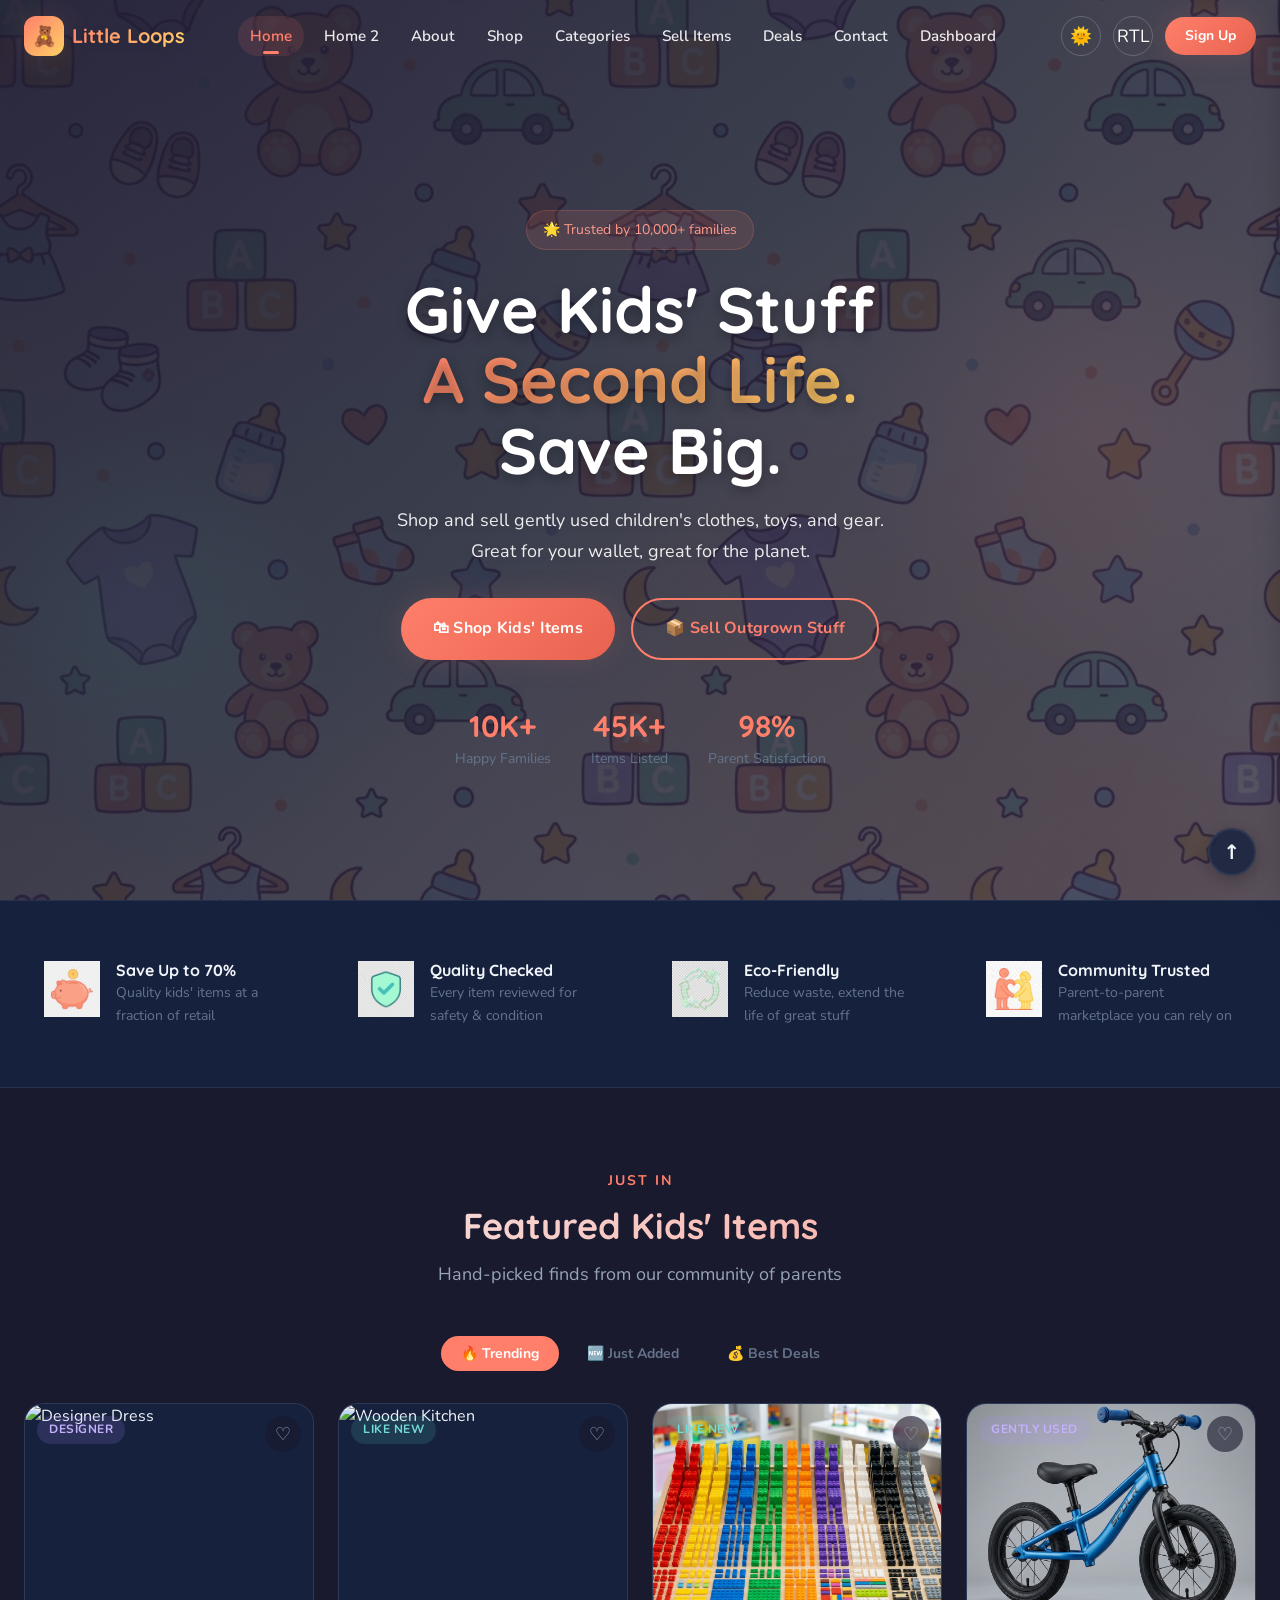
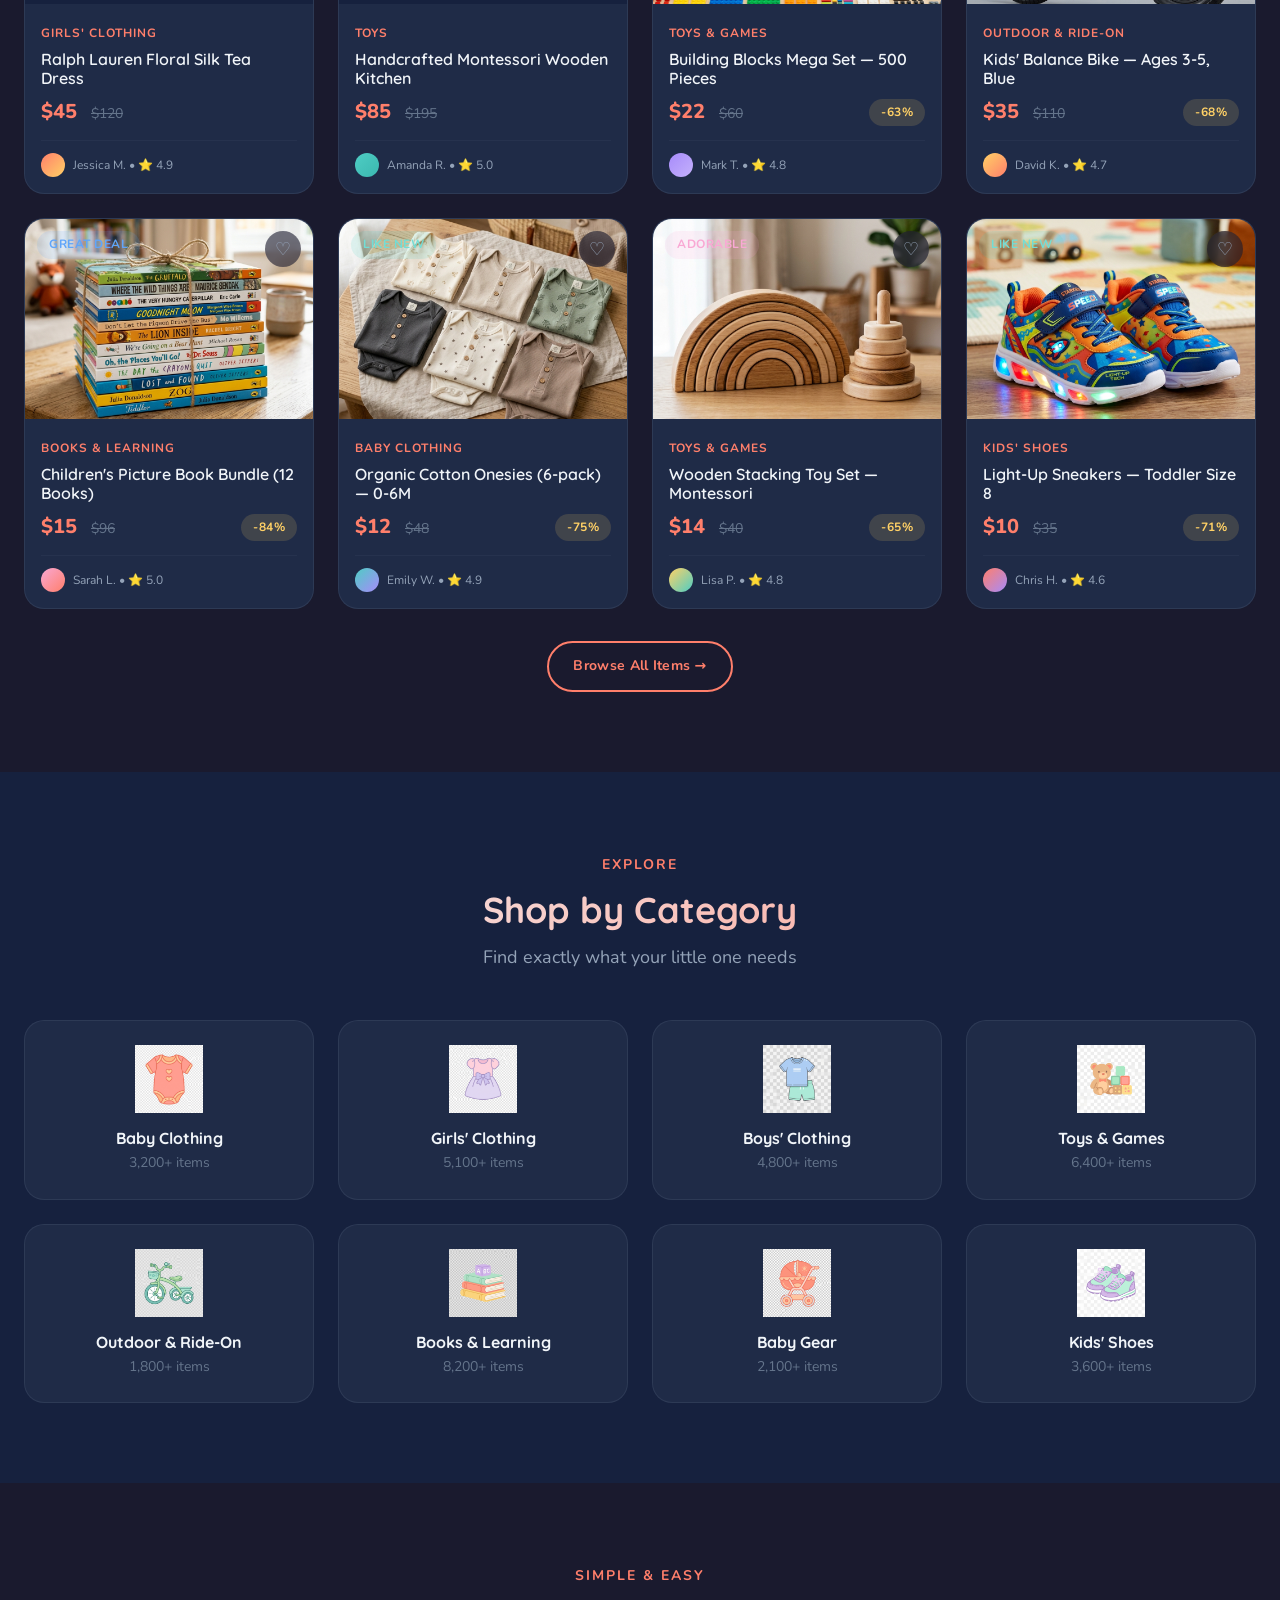
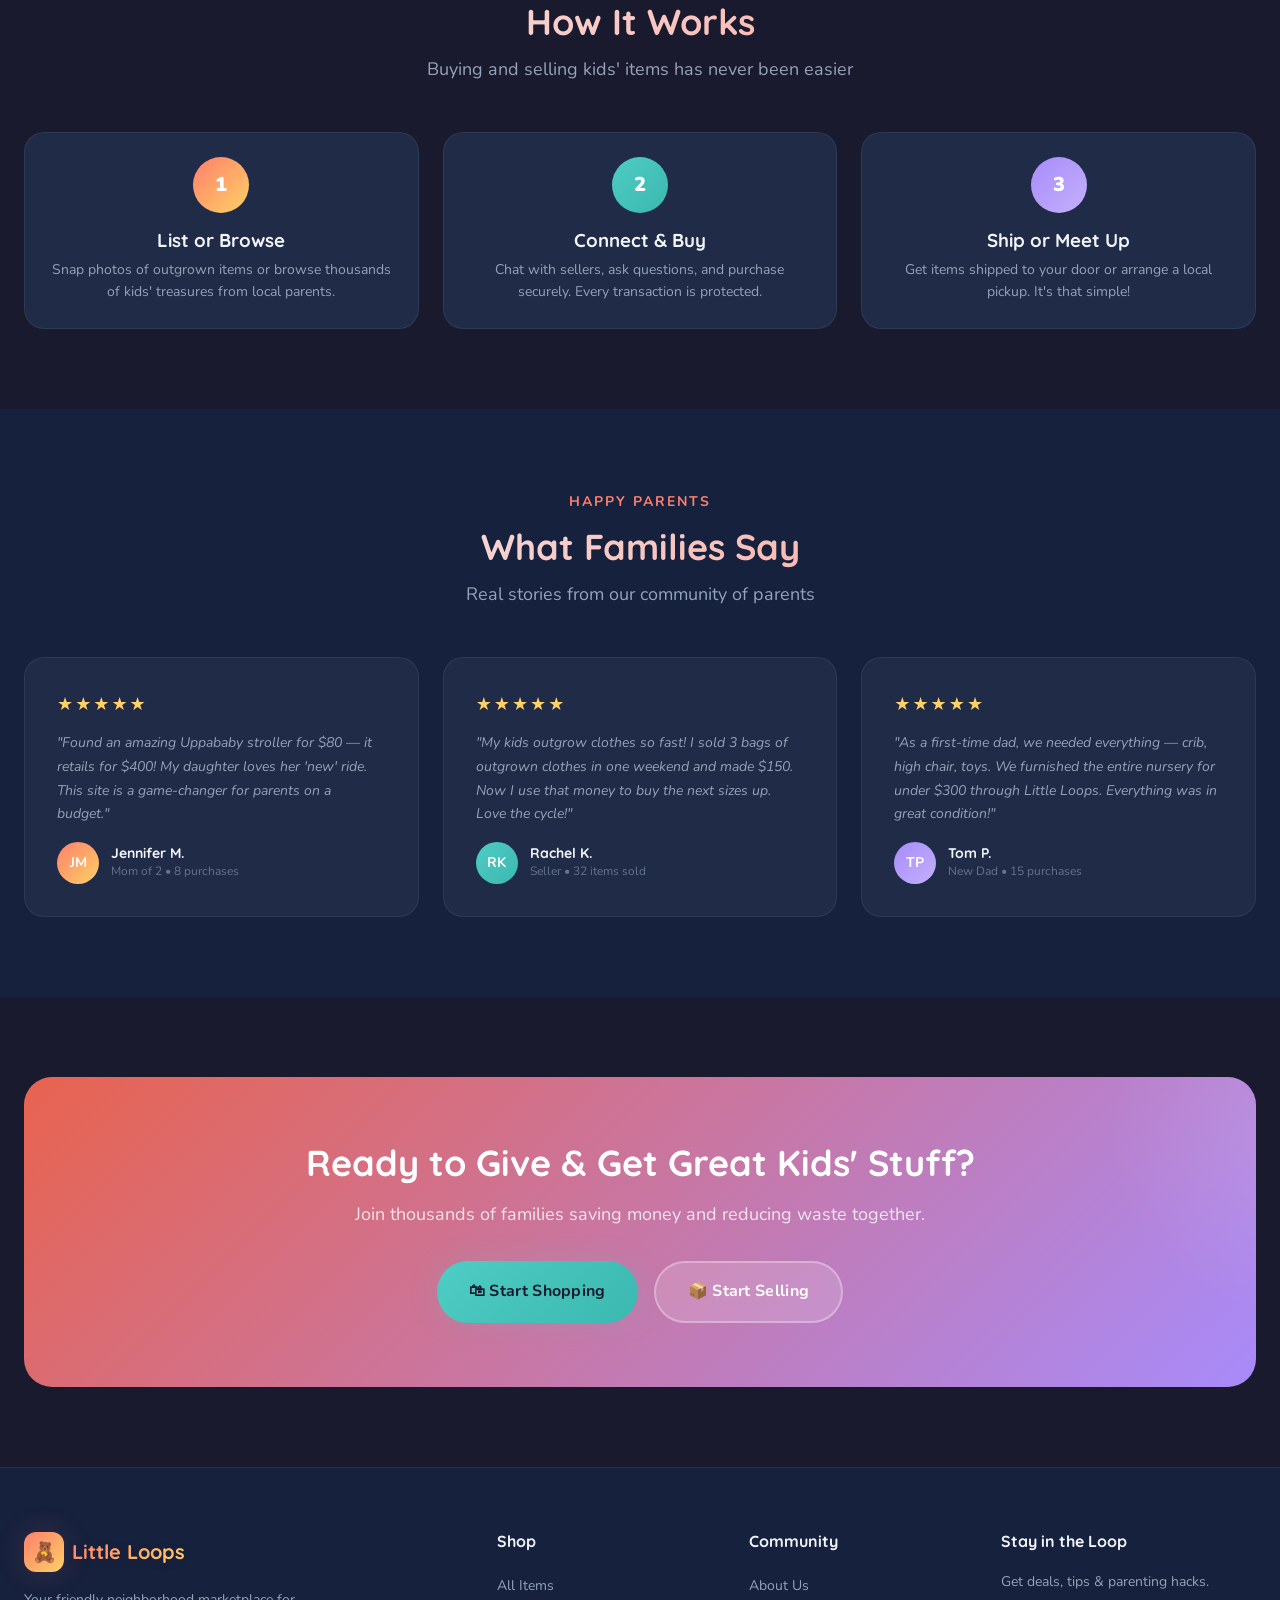
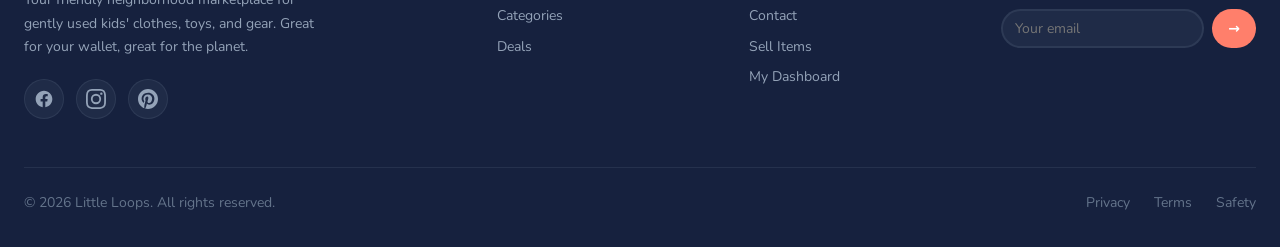
==== commit 829c2b53: "changes the css" ====
--- a/index.html
+++ b/index.html
@@ -364,7 +364,7 @@
       <div class="nav-actions">
         <button id="themeToggleNav" class="nav-icon-btn" title="Toggle Theme">🌞</button>
         <button id="rtlToggleNav" class="nav-icon-btn" title="Toggle RTL">RTL</button>
-        <a href="login.html" class="nav-cta">Sell Now</a>
+        <a href="signup.html" class="nav-cta">Sign Up</a>
       </div>
       <div class="hamburger" id="hamburger" aria-label="Menu">
         <span></span><span></span><span></span>
@@ -384,7 +384,7 @@
     <a href="deals.html" class="mobile-nav-link">Deals</a>
     <a href="contact.html" class="mobile-nav-link">Contact</a>
     <a href="dashboard.html" class="mobile-nav-link">Dashboard</a>
-    <a href="sell.html" class="mobile-nav-cta">🧸 Sell Now</a>
+    <a href="signup.html" class="mobile-nav-link mobile-nav-cta">🧸 Sign Up</a>
   </div>
 
   <!-- Hero -->
--- a/nav.css
+++ b/nav.css
@@ -82,15 +82,24 @@
   padding: var(--space-2) var(--space-3);
   font-size: 0.95rem;
   font-weight: 600;
-  color: var(--text-secondary);
+  color: rgba(255, 255, 255, 0.9);
   border-radius: var(--radius-full);
   transition: all var(--transition-fast);
   white-space: nowrap;
   position: relative;
 }
 .nav-link:hover {
-  color: var(--text-primary);
-  background: rgba(255,127,107,0.08);
+  color: #fff;
+  background: rgba(255, 255, 255, 0.1);
+}
+
+/* In light theme, links should only be dark when the navbar is scrolled (over light background) */
+body.light-theme .navbar.scrolled .nav-link {
+  color: var(--text-secondary);
+}
+body.light-theme .navbar.scrolled .nav-link:hover {
+  color: var(--text-primary);
+  background: rgba(0, 0, 0, 0.05);
 }
 .nav-link.active {
   color: var(--accent-primary);
@@ -176,6 +185,21 @@
   transform: translateY(-2px);
 }
 
+/* On dark backgrounds (like hero section at top of page) */
+.navbar:not(.scrolled) .nav-icon-btn,
+body:not(.light-theme) .nav-icon-btn {
+  color: #fff;
+  border-color: rgba(255, 255, 255, 0.2);
+}
+
+/* In light theme, icons should be dark when on light backgrounds */
+body.light-theme .navbar.scrolled .nav-icon-btn,
+body.light-theme .dash-minimal-header .nav-icon-btn,
+body.light-theme .auth-nav .nav-icon-btn {
+  color: var(--text-primary);
+  border-color: var(--border-color);
+}
+
 .nav-btn-signup {
   border: 2px solid var(--accent-primary);
   color: var(--accent-primary);
@@ -214,6 +238,16 @@
   background: var(--text-primary);
   border-radius: var(--radius-full);
   transition: all var(--transition-base);
+}
+
+/* Ensure visibility on dark hero section when navbar is transparent */
+.navbar:not(.scrolled) .hamburger span {
+  background: #fff;
+}
+
+/* When menu is open, it sits over the mobile nav panel which is light in light-theme */
+.navbar:not(.scrolled) .hamburger.open span {
+  background: var(--text-primary);
 }
 .hamburger.open span:nth-child(1) { transform: rotate(45deg) translate(5px, 5px); }
 .hamburger.open span:nth-child(2) { opacity: 0; transform: translateX(-10px); }
@@ -253,15 +287,28 @@
 }
 .mobile-nav.open { transform: translateX(0); }
 
+.mobile-nav-utils {
+  display: flex;
+  align-items: center;
+  gap: var(--space-3);
+  margin-bottom: var(--space-8);
+  padding: 0 var(--space-2);
+  border-bottom: 1px solid var(--border-color);
+  padding-bottom: var(--space-6);
+}
+
 .mobile-nav-link {
   display: block;
   padding: var(--space-3) var(--space-4);
   font-size: var(--text-base);
   font-weight: 600;
-  color: var(--text-secondary);
+  color: rgba(255, 255, 255, 0.85);
   border-radius: var(--radius-md);
   transition: all var(--transition-fast);
   margin-bottom: var(--space-1);
+}
+body.light-theme .mobile-nav-link {
+  color: var(--text-secondary);
 }
 .mobile-nav-link:hover,
 .mobile-nav-link.active {
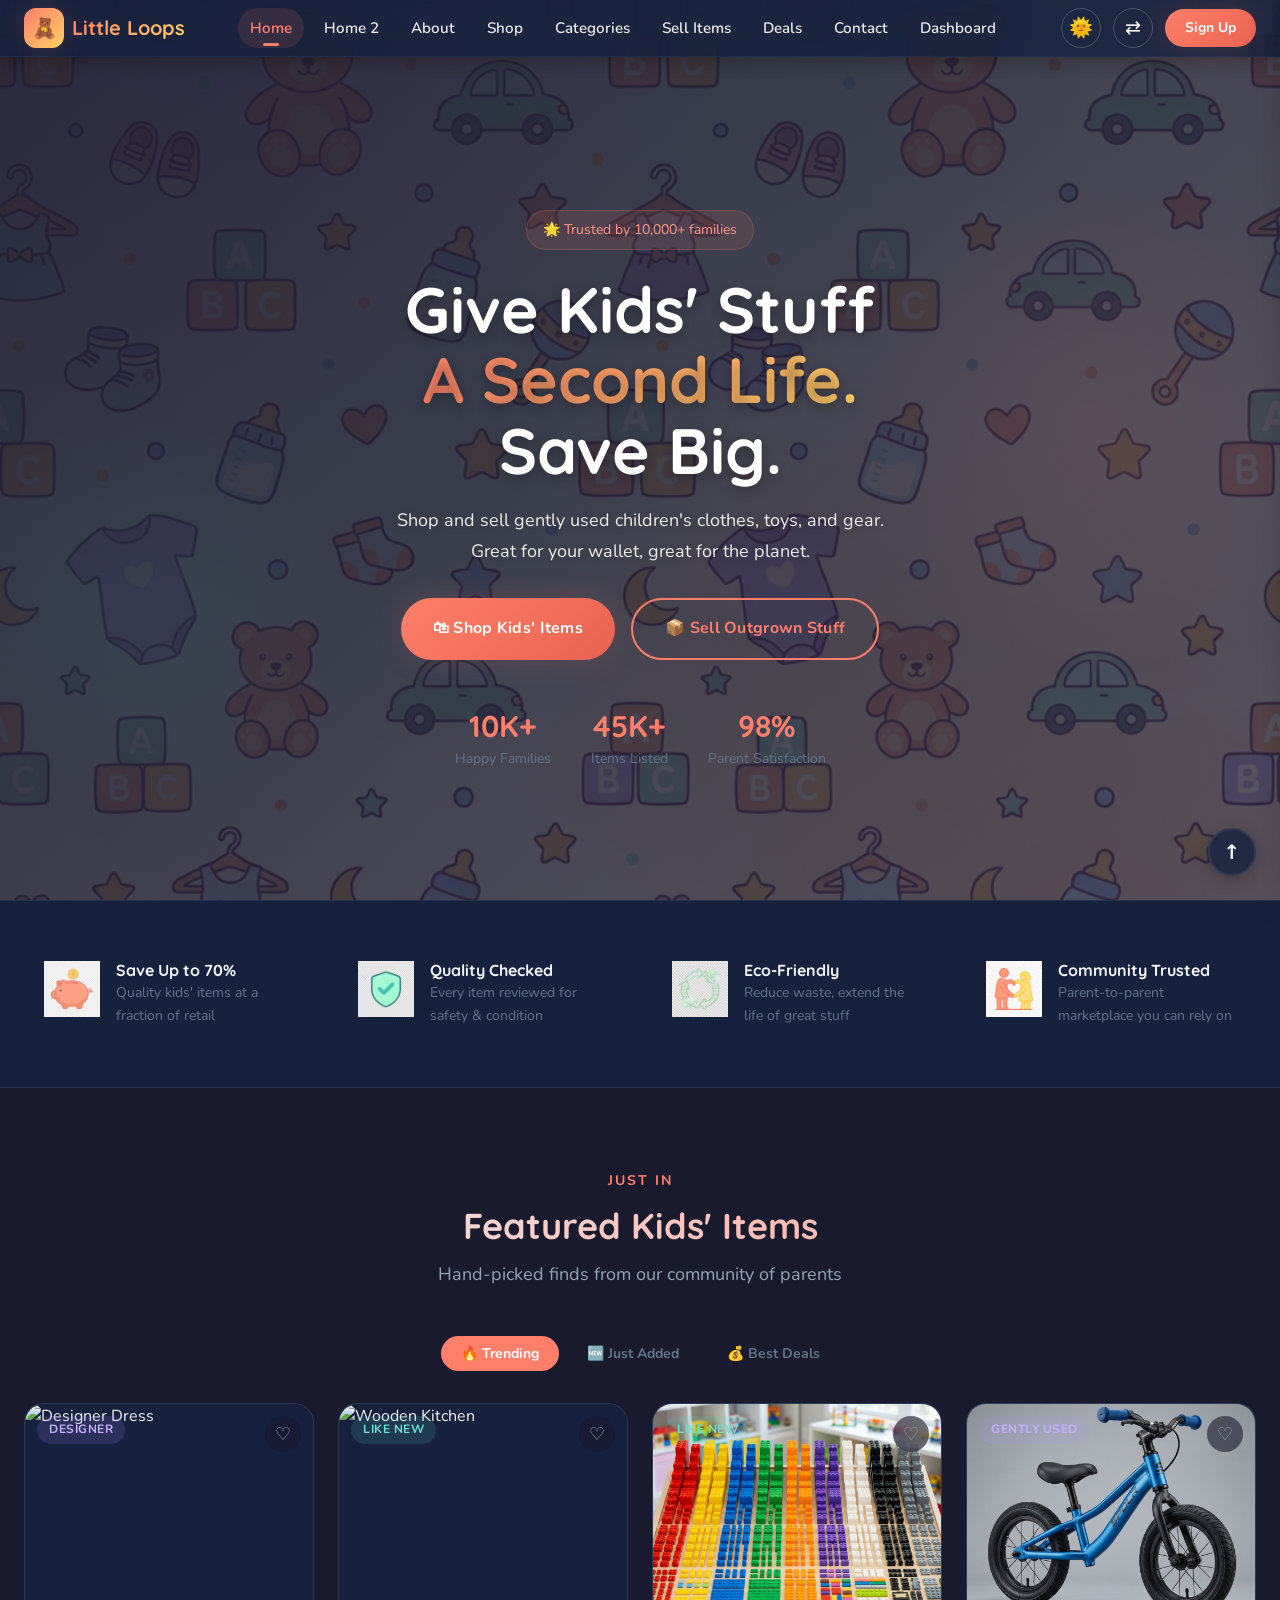
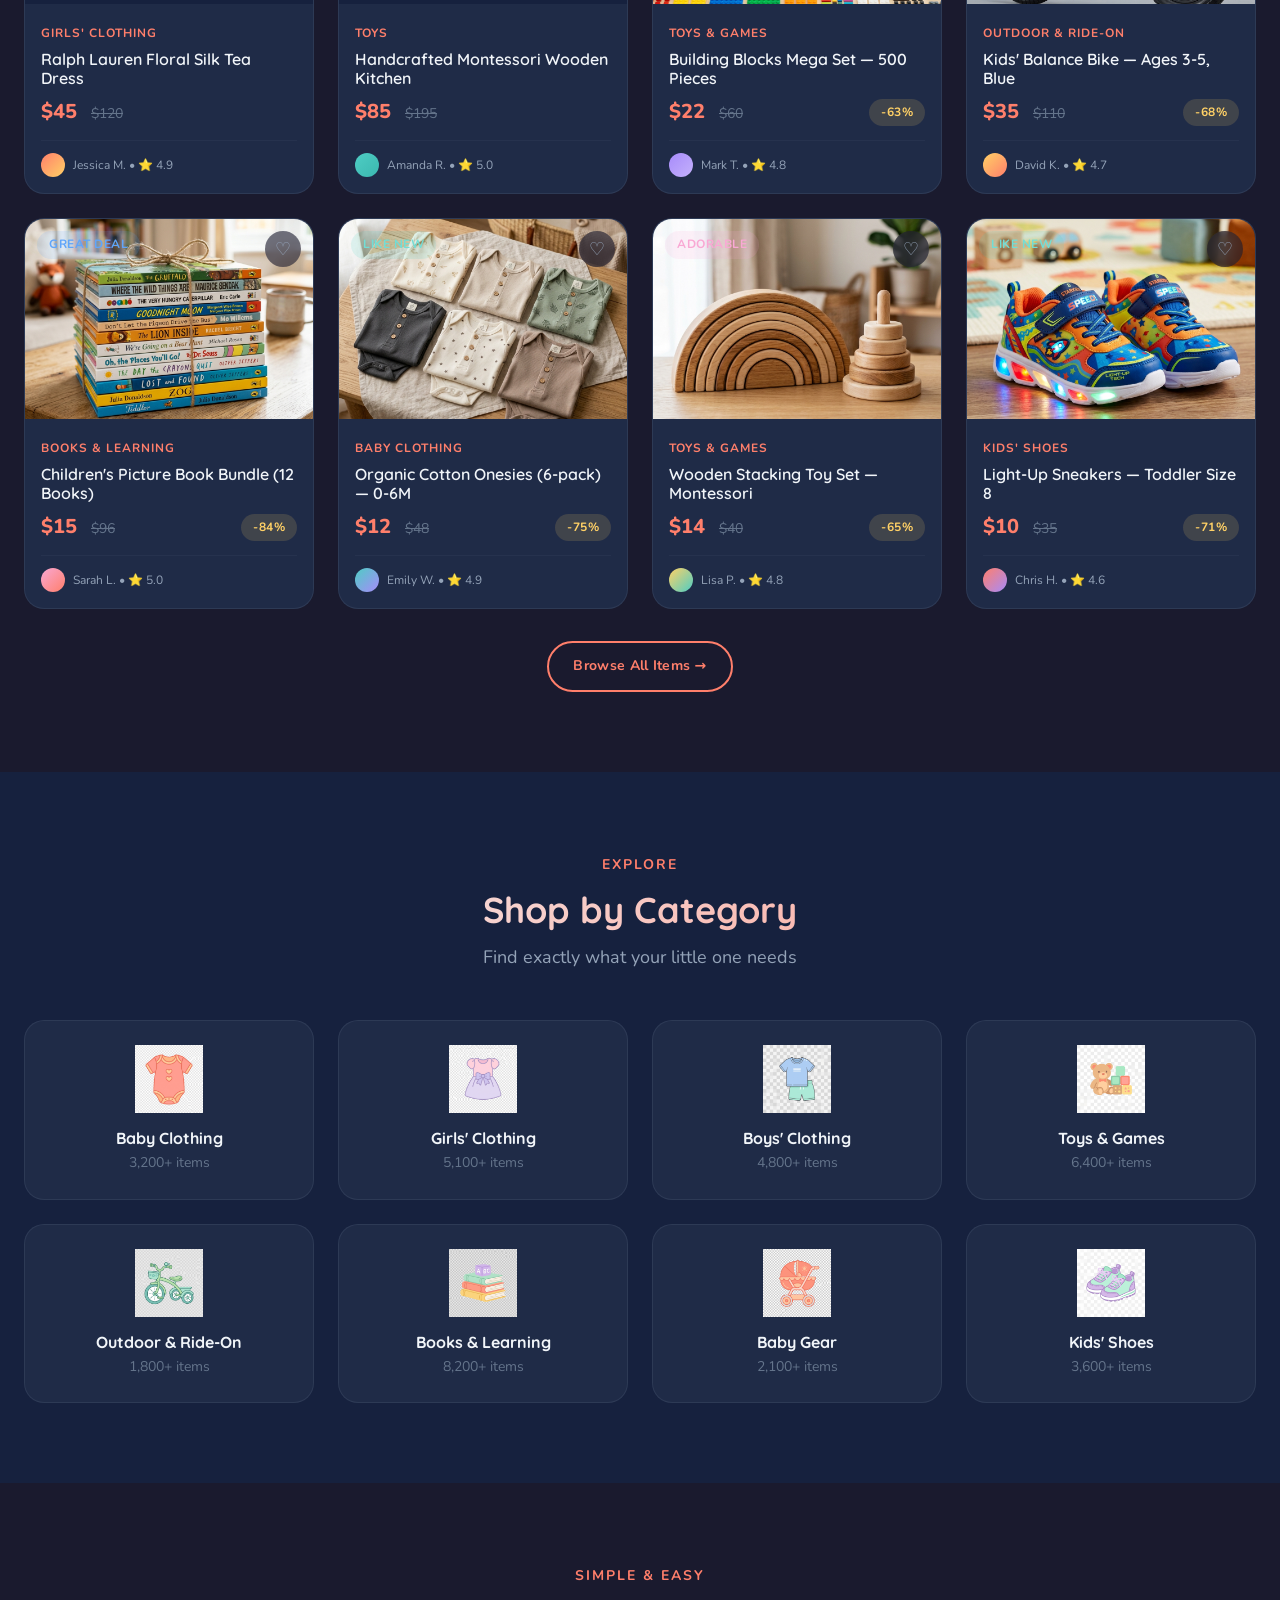
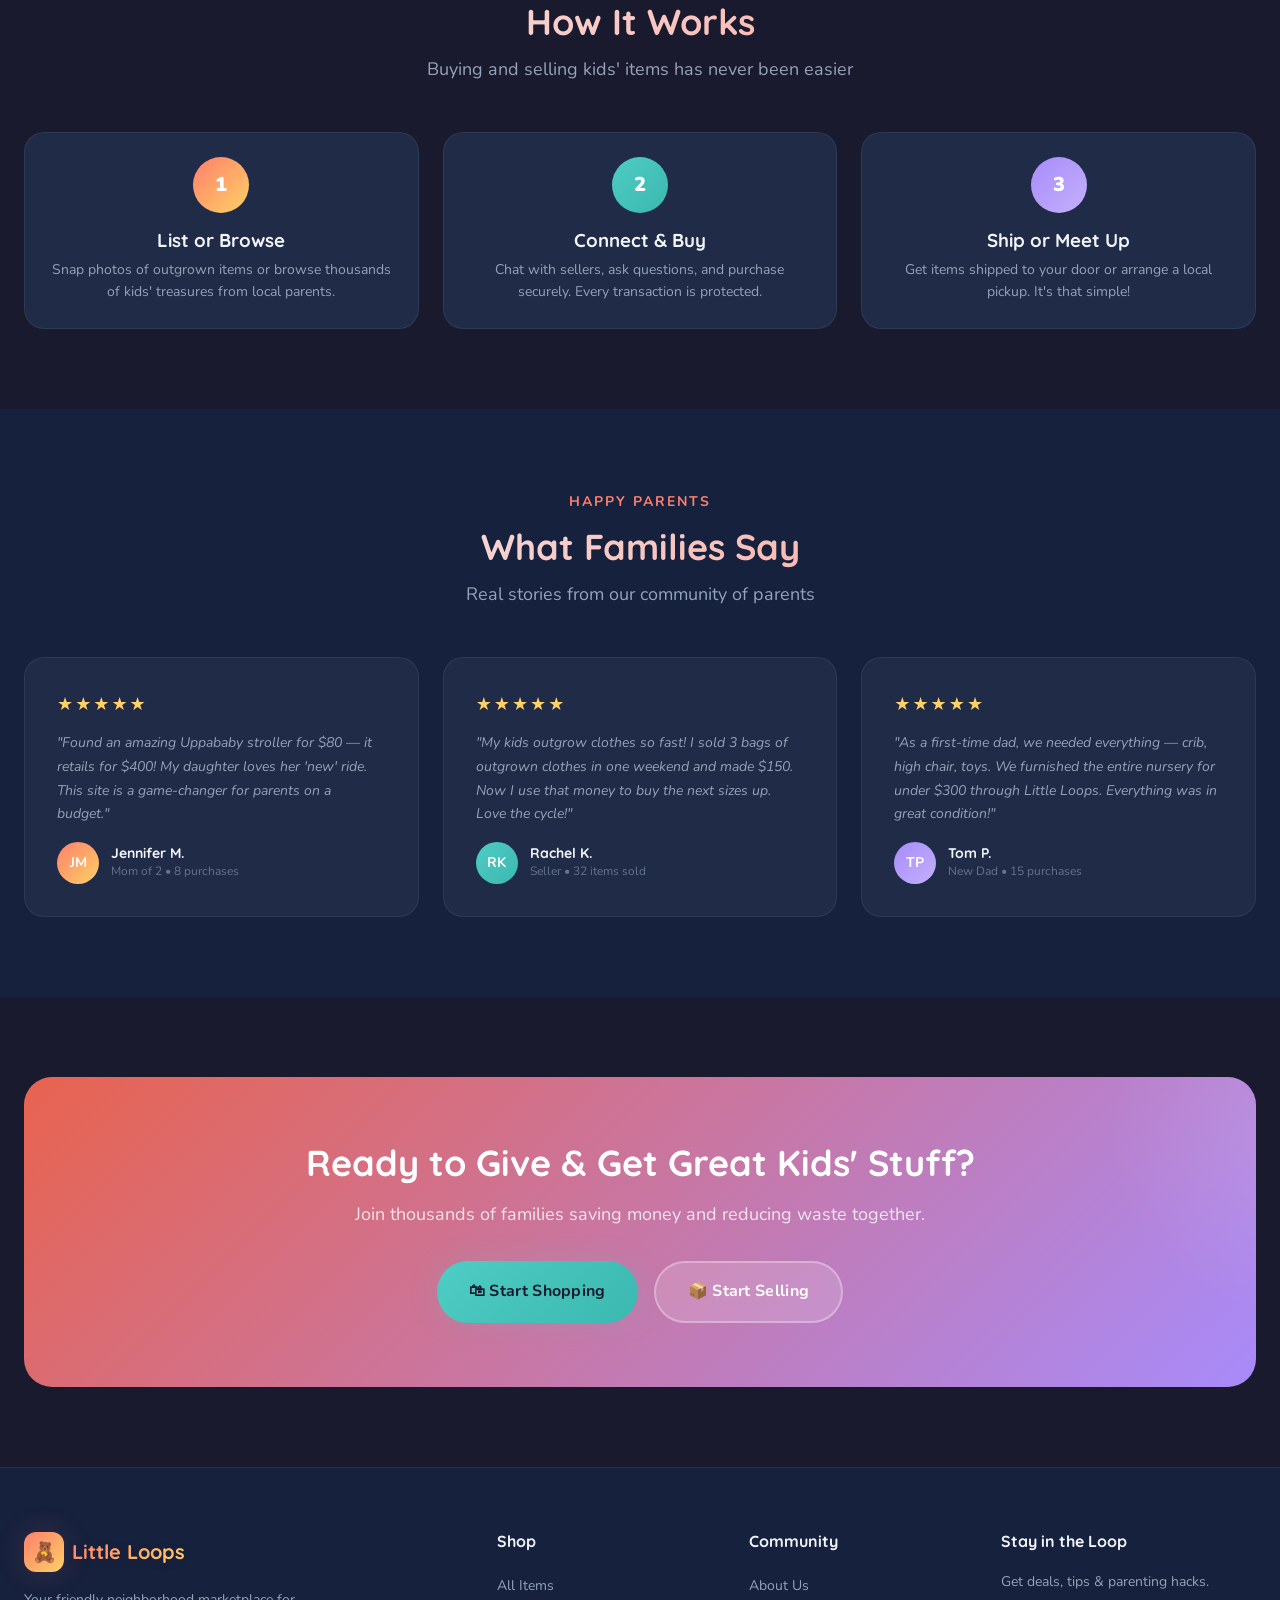
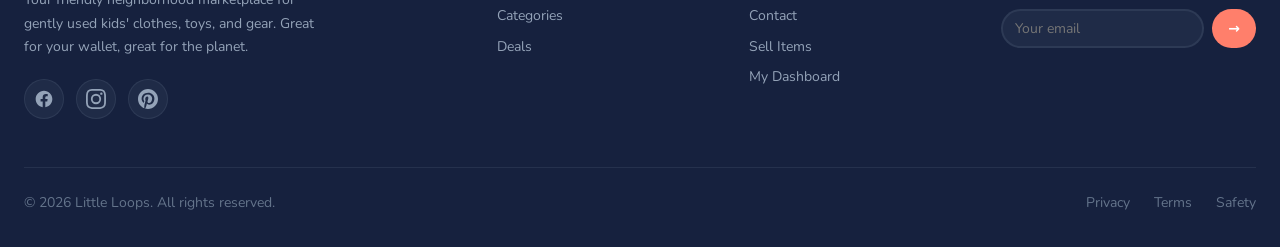
==== commit fda26167: "pls check" ====
--- a/index.html
+++ b/index.html
@@ -344,7 +344,7 @@
 </head>
 <body>
   <!-- Navbar -->
-  <nav class="navbar" id="navbar">
+  <nav class="navbar scrolled" id="navbar">
     <div class="container">
       <a href="index.html" class="nav-logo">
         <div class="nav-logo-icon">🧸</div>
--- a/nav.css
+++ b/nav.css
@@ -95,11 +95,11 @@
 
 /* In light theme, links should only be dark when the navbar is scrolled (over light background) */
 body.light-theme .navbar.scrolled .nav-link {
-  color: var(--text-secondary);
+  color: var(--text-primary);
 }
 body.light-theme .navbar.scrolled .nav-link:hover {
-  color: var(--text-primary);
-  background: rgba(0, 0, 0, 0.05);
+  color: var(--accent-primary);
+  background: rgba(255, 127, 107, 0.05);
 }
 .nav-link.active {
   color: var(--accent-primary);
@@ -175,7 +175,8 @@
   justify-content: center;
   cursor: pointer;
   transition: all var(--transition-fast);
-  font-size: 1.1rem;
+  font-size: 1.2rem;
+  line-height: 1;
 }
 
 .nav-icon-btn:hover {
